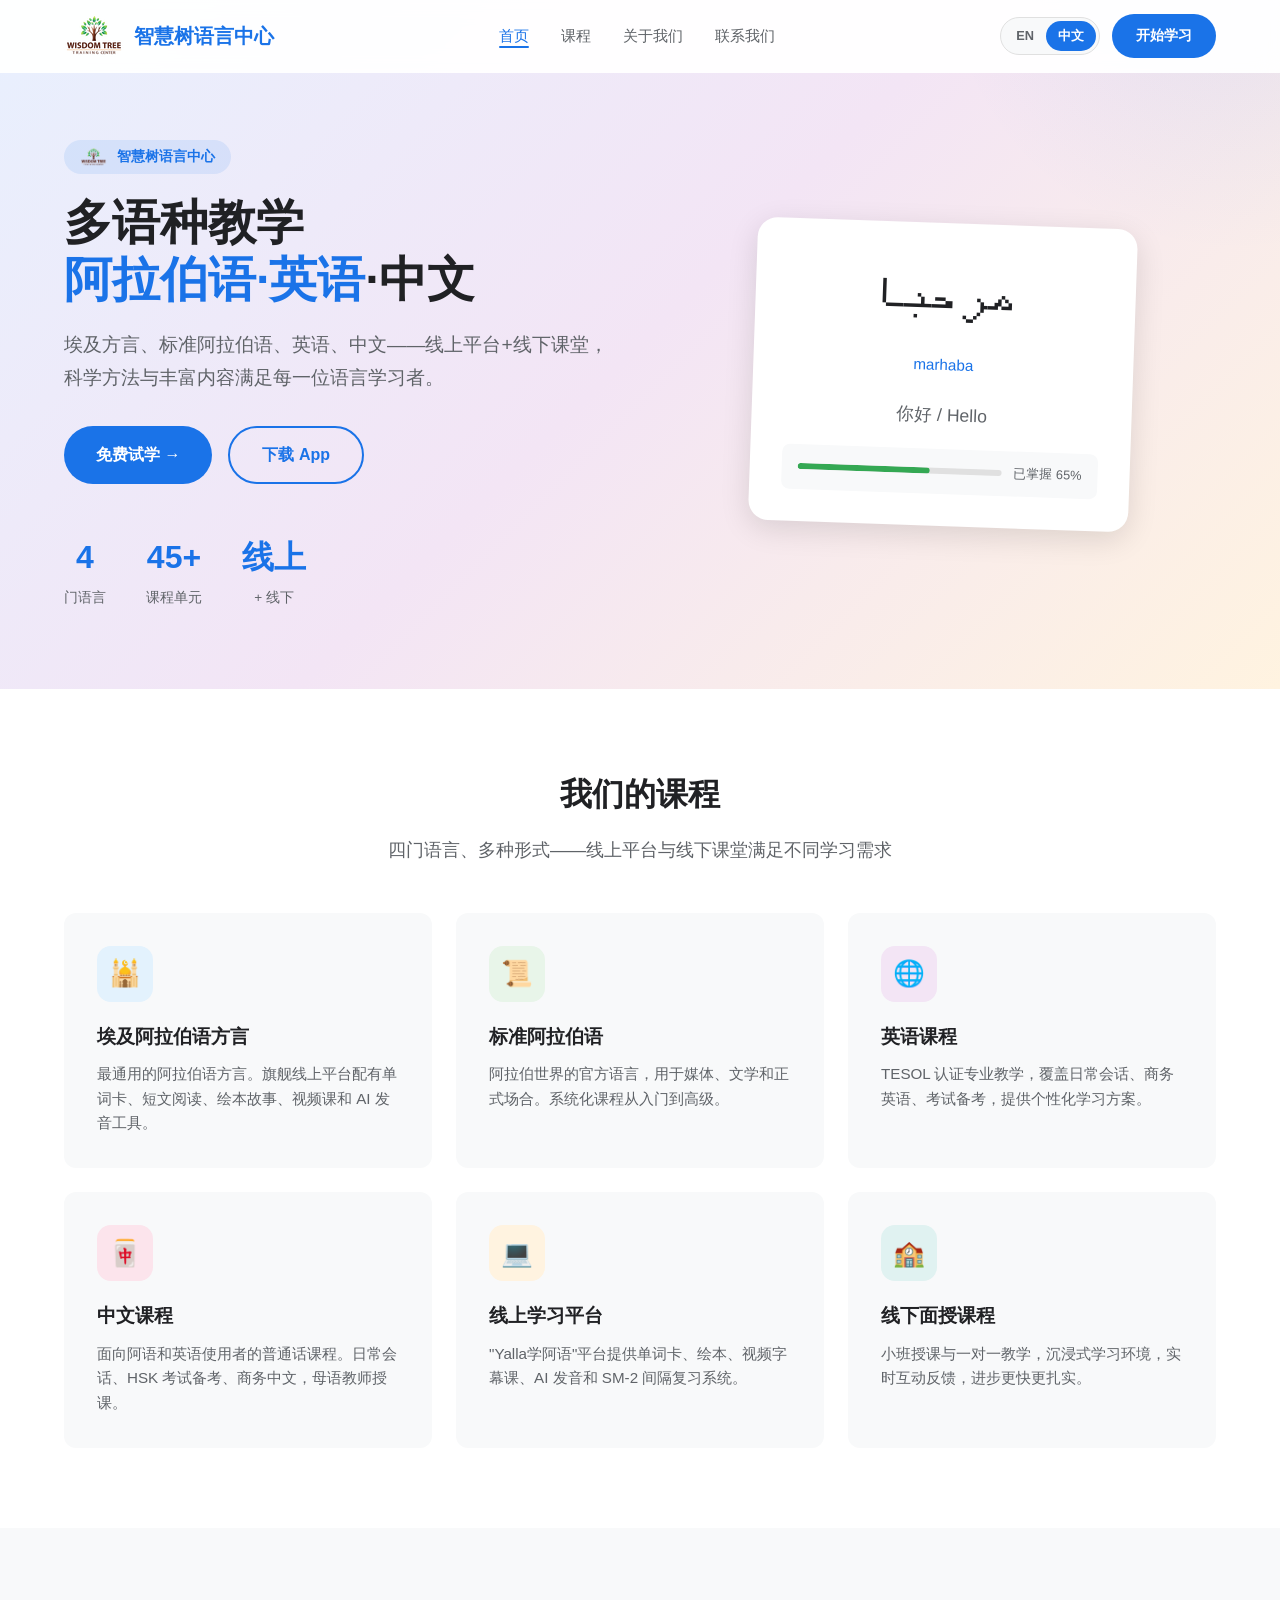
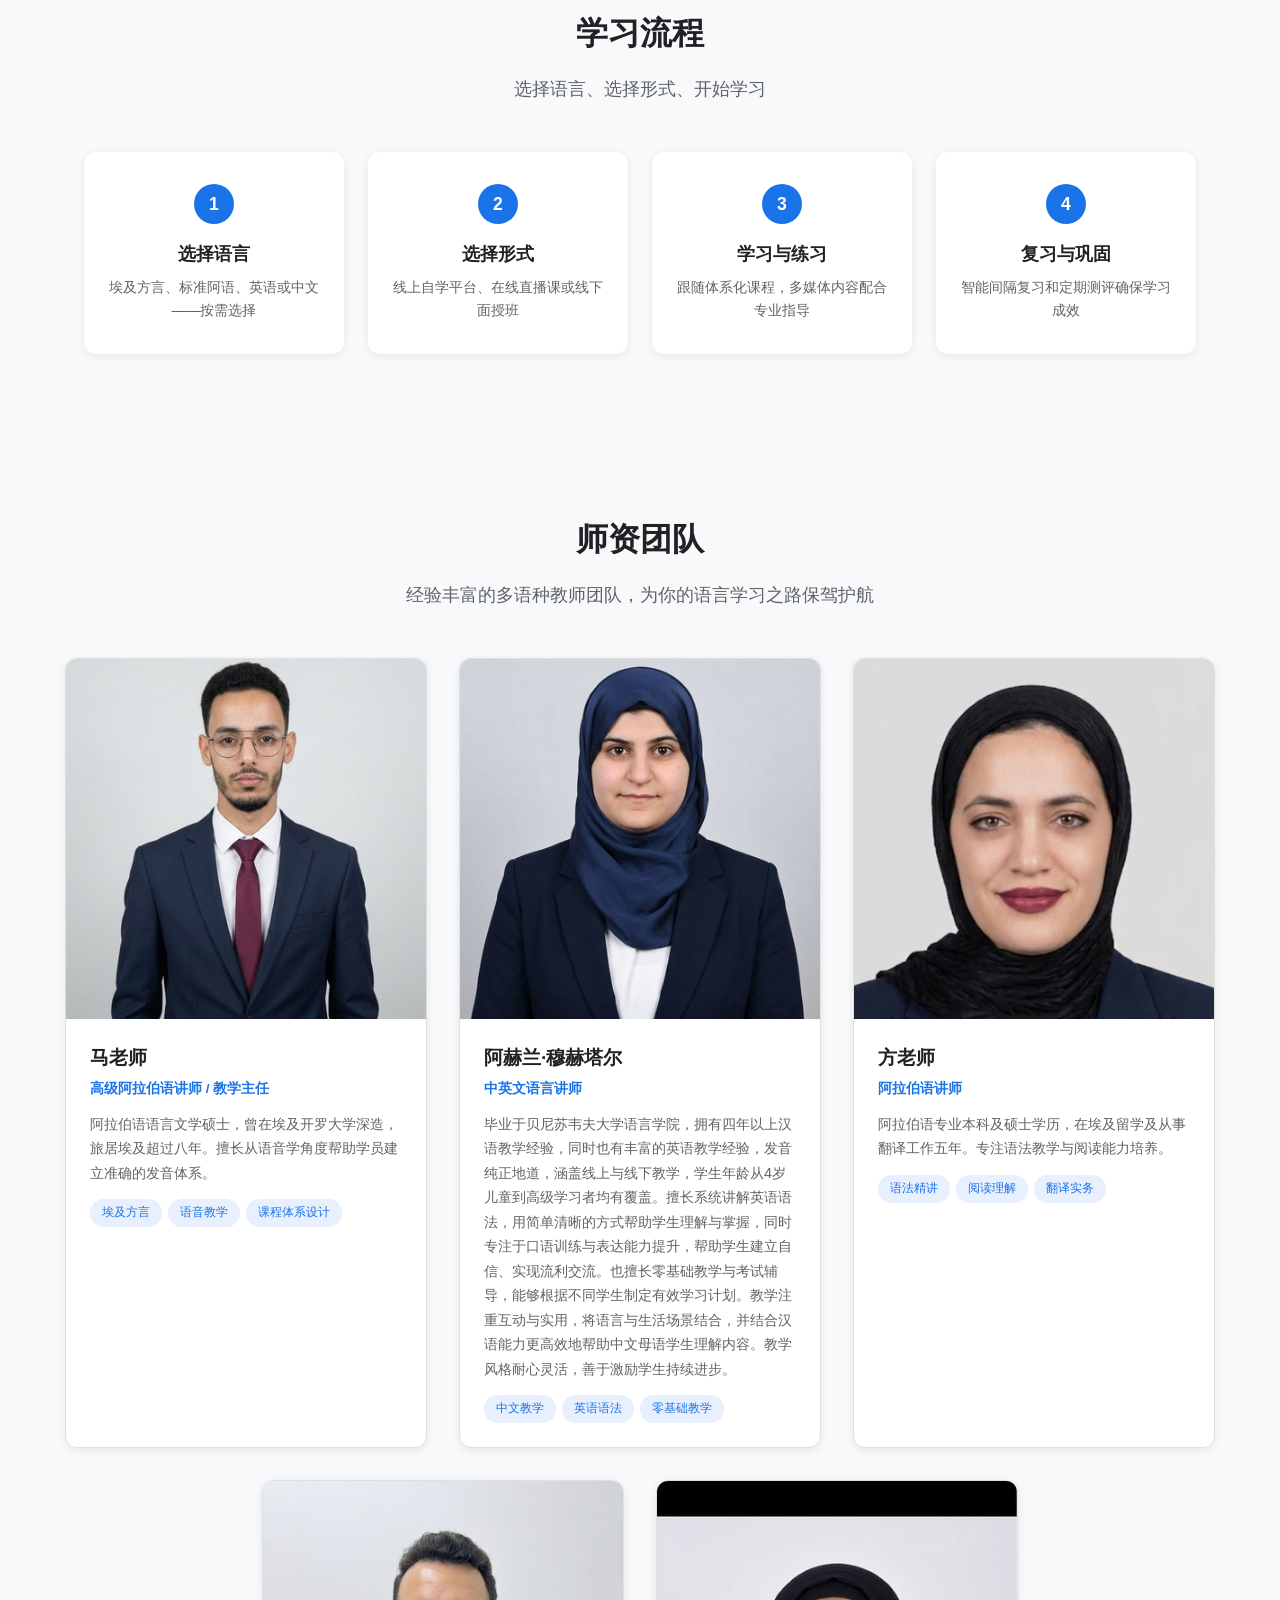
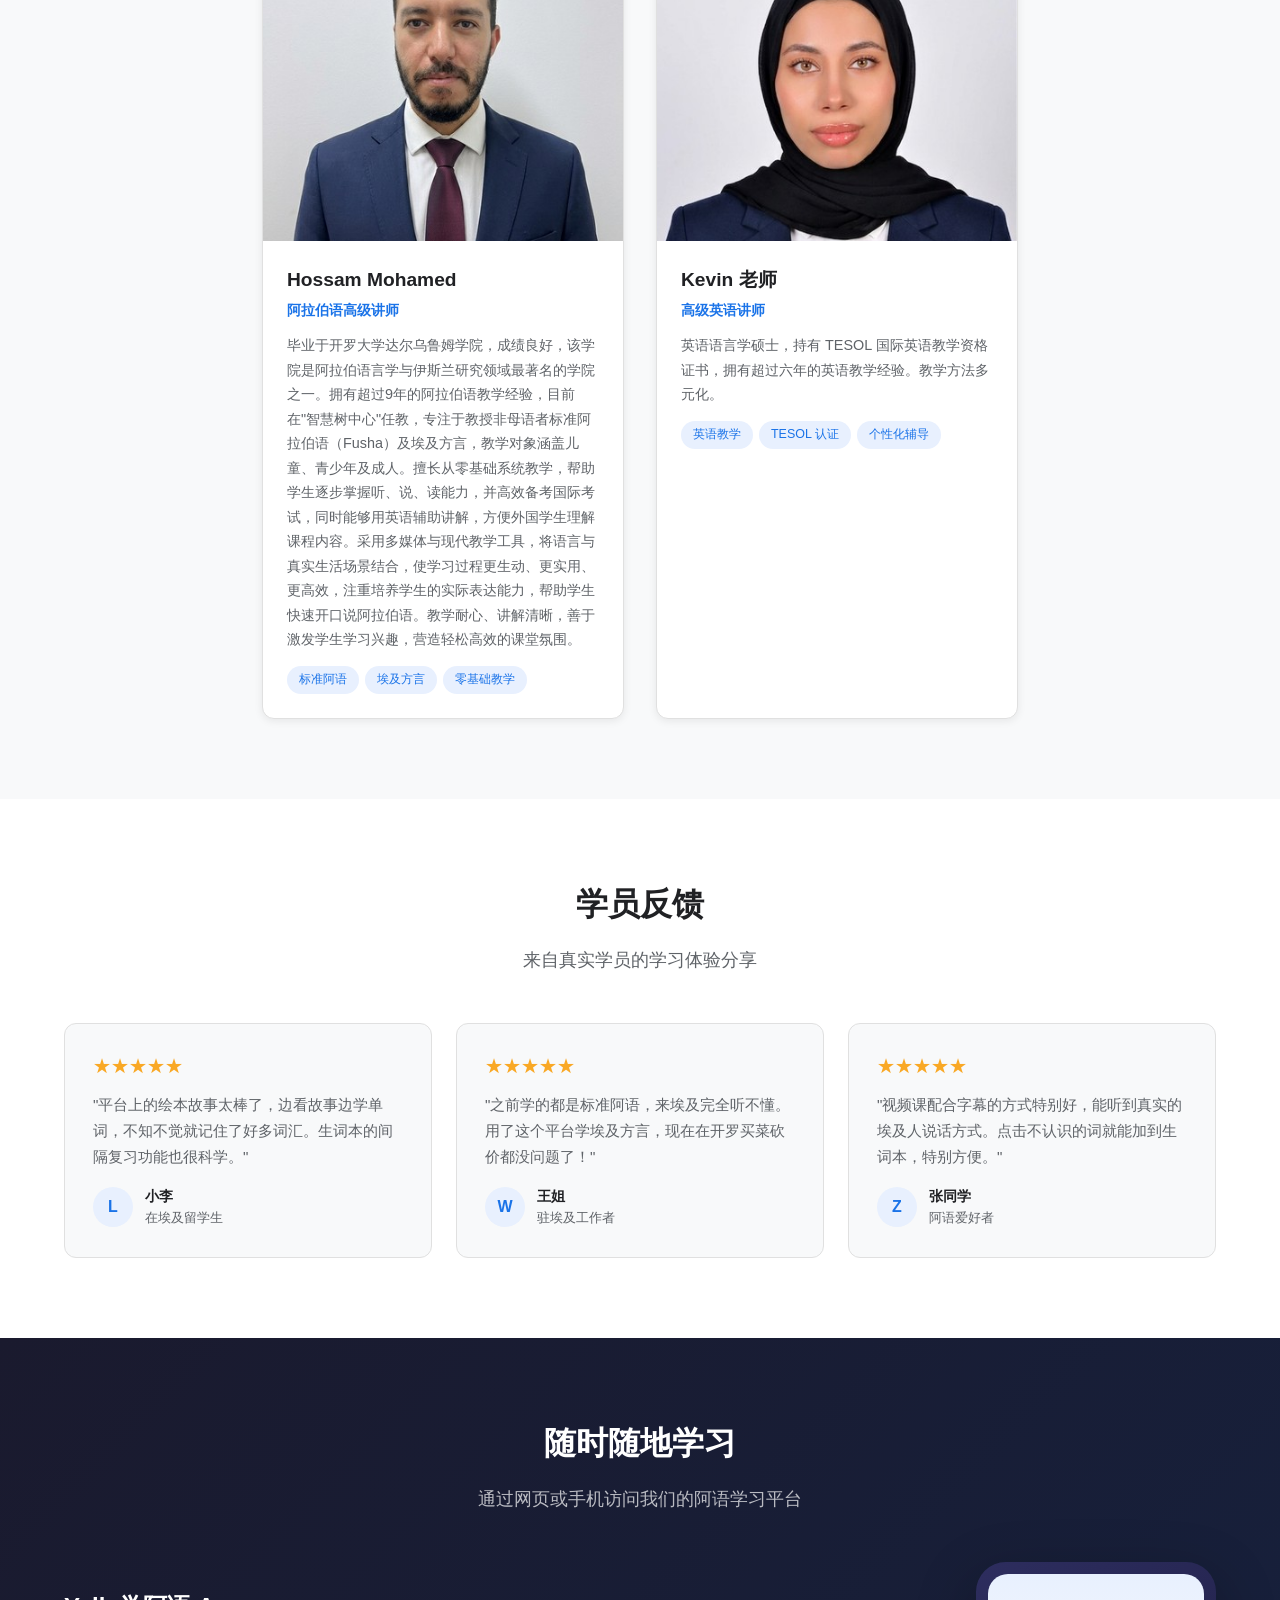
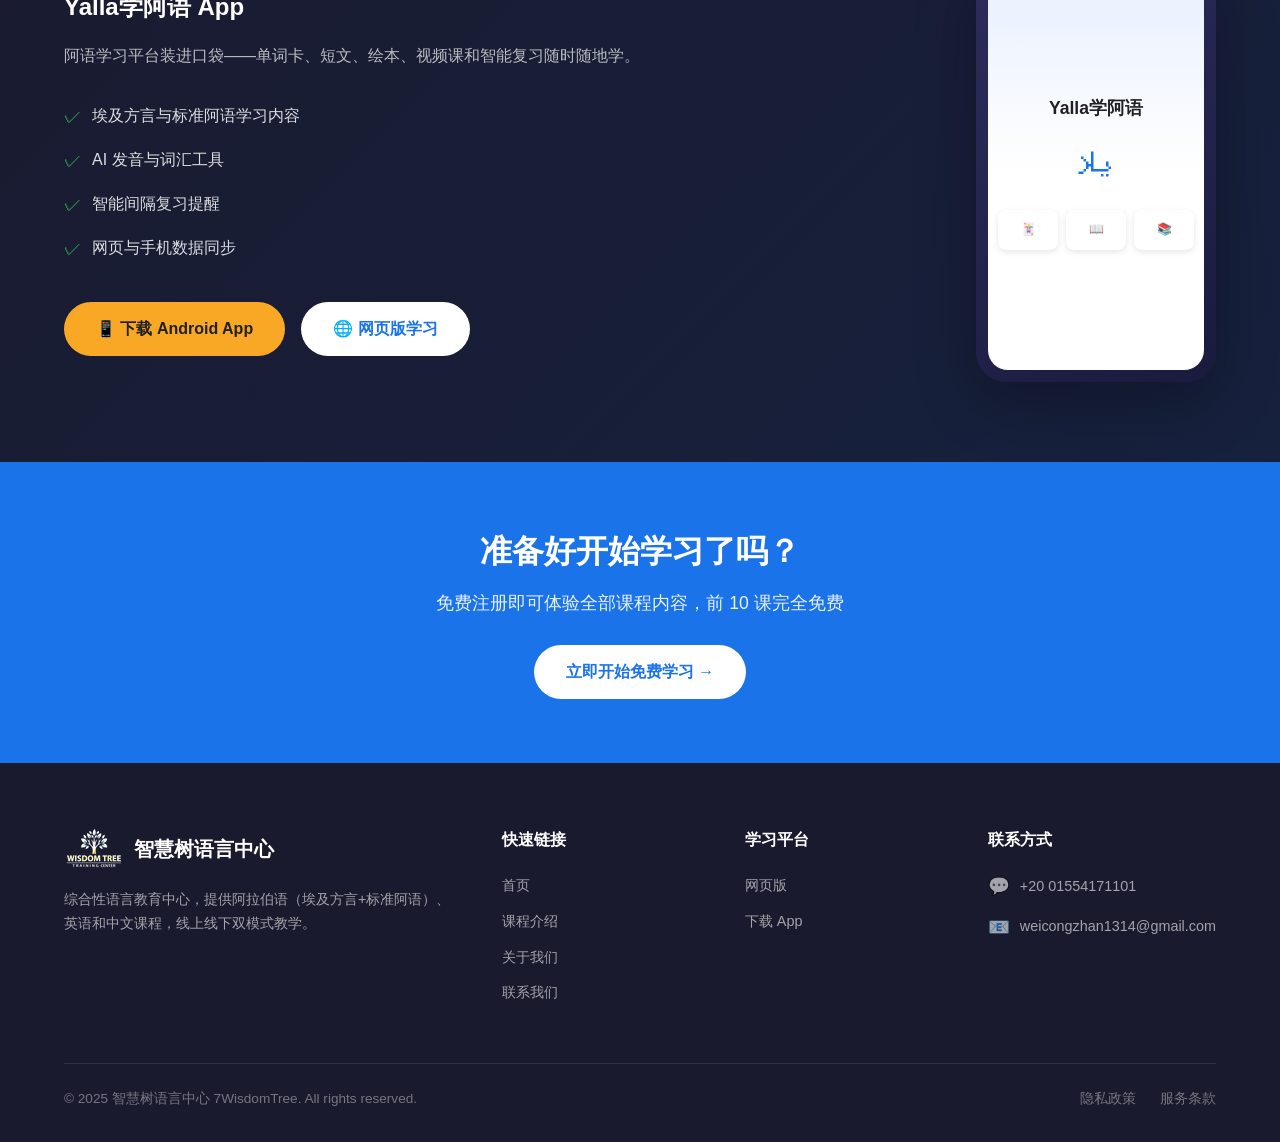
==== zh/index.html @ ce5a6f1a "更新全站联系方式：WhatsApp、微信、邮箱 Made-with: Cursor" ====
<!DOCTYPE html>
<html lang="zh-CN">
<head>
  <meta charset="UTF-8">
  <meta name="viewport" content="width=device-width, initial-scale=1.0">
  <title>智慧树语言中心 - 阿拉伯语·英语·中文 线上线下教学</title>
  <meta name="description" content="智慧树语言中心提供埃及阿拉伯语方言、标准阿拉伯语、英语、中文课程，线上平台+线下课堂，科学高效的语言学习解决方案。">
  <link rel="stylesheet" href="../css/style.css">
</head>
<body>

  <header class="header">
    <nav class="nav container">
      <a href="index.html" class="nav-logo">
        <img src="../images/logo-nav.png" alt="智慧树" class="logo-img">
        <span>智慧树语言中心</span>
      </a>
      <ul class="nav-links">
        <li><a href="index.html" class="active">首页</a></li>
        <li><a href="courses.html">课程</a></li>
        <li><a href="about.html">关于我们</a></li>
        <li><a href="contact.html">联系我们</a></li>
      </ul>
      <div class="nav-right">
        <div class="lang-switch">
          <a href="../index.html">EN</a>
          <a href="index.html" class="active">中文</a>
        </div>
        <a href="https://www.7wisdomtree.com" class="btn btn-primary nav-cta">开始学习</a>
      </div>
      <div class="nav-toggle"><span></span><span></span><span></span></div>
    </nav>
    <div class="mobile-menu">
      <a href="index.html" class="active">首页</a>
      <a href="courses.html">课程</a>
      <a href="about.html">关于我们</a>
      <a href="contact.html">联系我们</a>
      <a href="../index.html">English</a>
      <a href="https://www.7wisdomtree.com">开始学习 →</a>
    </div>
  </header>

  <section class="hero">
    <div class="container">
      <div class="hero-content">
        <div class="hero-badge"><img src="../images/logo-nav.png" alt="" style="height: 20px; width: auto; vertical-align: middle; margin-right: 4px;"> 智慧树语言中心</div>
        <h1 class="hero-title">
          多语种教学<br><span class="highlight">阿拉伯语·英语</span>·中文
        </h1>
        <p class="hero-desc">
          埃及方言、标准阿拉伯语、英语、中文——线上平台+线下课堂，科学方法与丰富内容满足每一位语言学习者。
        </p>
        <div class="hero-actions">
          <a href="https://www.7wisdomtree.com" class="btn btn-primary">免费试学 →</a>
          <a href="https://www.7wisdomtree.com/download" class="btn btn-outline">下载 App</a>
        </div>
        <div class="hero-stats">
          <div class="hero-stat"><div class="number">4</div><div class="label">门语言</div></div>
          <div class="hero-stat"><div class="number">45+</div><div class="label">课程单元</div></div>
          <div class="hero-stat"><div class="number">线上</div><div class="label">+ 线下</div></div>
        </div>
      </div>
      <div class="hero-visual">
        <div class="hero-card">
          <div class="arabic-word">مرحبا</div>
          <div class="word-phonetic">marhaba</div>
          <div class="word-meaning">你好 / Hello</div>
          <div class="card-progress">
            <div class="progress-bar"><div class="progress-fill"></div></div>
            <span class="progress-text">已掌握 65%</span>
          </div>
        </div>
      </div>
    </div>
  </section>

  <section class="features section" id="features">
    <div class="container">
      <h2 class="section-title">我们的课程</h2>
      <p class="section-subtitle">四门语言、多种形式——线上平台与线下课堂满足不同学习需求</p>
      <div class="features-grid">
        <div class="feature-card"><div class="feature-icon blue">🕌</div><h3>埃及阿拉伯语方言</h3><p>最通用的阿拉伯语方言。旗舰线上平台配有单词卡、短文阅读、绘本故事、视频课和 AI 发音工具。</p></div>
        <div class="feature-card"><div class="feature-icon green">📜</div><h3>标准阿拉伯语</h3><p>阿拉伯世界的官方语言，用于媒体、文学和正式场合。系统化课程从入门到高级。</p></div>
        <div class="feature-card"><div class="feature-icon purple">🌐</div><h3>英语课程</h3><p>TESOL 认证专业教学，覆盖日常会话、商务英语、考试备考，提供个性化学习方案。</p></div>
        <div class="feature-card"><div class="feature-icon red">🀄</div><h3>中文课程</h3><p>面向阿语和英语使用者的普通话课程。日常会话、HSK 考试备考、商务中文，母语教师授课。</p></div>
        <div class="feature-card"><div class="feature-icon orange">💻</div><h3>线上学习平台</h3><p>"Yalla学阿语"平台提供单词卡、绘本、视频字幕课、AI 发音和 SM-2 间隔复习系统。</p></div>
        <div class="feature-card"><div class="feature-icon teal">🏫</div><h3>线下面授课程</h3><p>小班授课与一对一教学，沉浸式学习环境，实时互动反馈，进步更快更扎实。</p></div>
      </div>
    </div>
  </section>

  <section class="learning-path section">
    <div class="container">
      <h2 class="section-title">学习流程</h2>
      <p class="section-subtitle">选择语言、选择形式、开始学习</p>
      <div class="path-steps">
        <div class="path-step"><div class="step-number">1</div><h3>选择语言</h3><p>埃及方言、标准阿语、英语或中文——按需选择</p></div>
        <div class="path-step"><div class="step-number">2</div><h3>选择形式</h3><p>线上自学平台、在线直播课或线下面授班</p></div>
        <div class="path-step"><div class="step-number">3</div><h3>学习与练习</h3><p>跟随体系化课程，多媒体内容配合专业指导</p></div>
        <div class="path-step"><div class="step-number">4</div><h3>复习与巩固</h3><p>智能间隔复习和定期测评确保学习成效</p></div>
      </div>
    </div>
  </section>

  <section class="section" style="background: var(--bg-alt);">
    <div class="container">
      <h2 class="section-title">师资团队</h2>
      <p class="section-subtitle">经验丰富的多语种教师团队，为你的语言学习之路保驾护航</p>
      <div class="teachers-grid">
        <div class="teacher-card"><div class="teacher-photo"><img src="../images/teacher-1.jpg" alt="马老师"></div><div class="teacher-info"><h3>马老师</h3><div class="teacher-title">高级阿拉伯语讲师 / 教学主任</div><p>阿拉伯语语言文学硕士，曾在埃及开罗大学深造，旅居埃及超过八年。擅长从语音学角度帮助学员建立准确的发音体系。</p><div class="teacher-tags"><span class="teacher-tag">埃及方言</span><span class="teacher-tag">语音教学</span><span class="teacher-tag">课程体系设计</span></div></div></div>
        <div class="teacher-card"><div class="teacher-photo"><img src="../images/teacher-2.jpg" alt="阿赫兰·穆赫塔尔老师"></div><div class="teacher-info"><h3>阿赫兰·穆赫塔尔</h3><div class="teacher-title">中英文语言讲师</div><p>毕业于贝尼苏韦夫大学语言学院，拥有四年以上汉语教学经验，同时也有丰富的英语教学经验，发音纯正地道，涵盖线上与线下教学，学生年龄从4岁儿童到高级学习者均有覆盖。擅长系统讲解英语语法，用简单清晰的方式帮助学生理解与掌握，同时专注于口语训练与表达能力提升，帮助学生建立自信、实现流利交流。也擅长零基础教学与考试辅导，能够根据不同学生制定有效学习计划。教学注重互动与实用，将语言与生活场景结合，并结合汉语能力更高效地帮助中文母语学生理解内容。教学风格耐心灵活，善于激励学生持续进步。</p><div class="teacher-tags"><span class="teacher-tag">中文教学</span><span class="teacher-tag">英语语法</span><span class="teacher-tag">零基础教学</span></div></div></div>
        <div class="teacher-card"><div class="teacher-photo"><img src="../images/teacher-3.jpg" alt="方老师"></div><div class="teacher-info"><h3>方老师</h3><div class="teacher-title">阿拉伯语讲师</div><p>阿拉伯语专业本科及硕士学历，在埃及留学及从事翻译工作五年。专注语法教学与阅读能力培养。</p><div class="teacher-tags"><span class="teacher-tag">语法精讲</span><span class="teacher-tag">阅读理解</span><span class="teacher-tag">翻译实务</span></div></div></div>
        <div class="teacher-card"><div class="teacher-photo"><img src="../images/teacher-4.jpg" alt="Hossam Mohamed 老师"></div><div class="teacher-info"><h3>Hossam Mohamed</h3><div class="teacher-title">阿拉伯语高级讲师</div><p>毕业于开罗大学达尔乌鲁姆学院，成绩良好，该学院是阿拉伯语言学与伊斯兰研究领域最著名的学院之一。拥有超过9年的阿拉伯语教学经验，目前在"智慧树中心"任教，专注于教授非母语者标准阿拉伯语（Fusha）及埃及方言，教学对象涵盖儿童、青少年及成人。擅长从零基础系统教学，帮助学生逐步掌握听、说、读能力，并高效备考国际考试，同时能够用英语辅助讲解，方便外国学生理解课程内容。采用多媒体与现代教学工具，将语言与真实生活场景结合，使学习过程更生动、更实用、更高效，注重培养学生的实际表达能力，帮助学生快速开口说阿拉伯语。教学耐心、讲解清晰，善于激发学生学习兴趣，营造轻松高效的课堂氛围。</p><div class="teacher-tags"><span class="teacher-tag">标准阿语</span><span class="teacher-tag">埃及方言</span><span class="teacher-tag">零基础教学</span></div></div></div>
        <div class="teacher-card"><div class="teacher-photo"><img src="../images/teacher-5.jpg" alt="Kevin 老师"></div><div class="teacher-info"><h3>Kevin 老师</h3><div class="teacher-title">高级英语讲师</div><p>英语语言学硕士，持有 TESOL 国际英语教学资格证书，拥有超过六年的英语教学经验。教学方法多元化。</p><div class="teacher-tags"><span class="teacher-tag">英语教学</span><span class="teacher-tag">TESOL 认证</span><span class="teacher-tag">个性化辅导</span></div></div></div>
      </div>
    </div>
  </section>

  <section class="testimonials section">
    <div class="container">
      <h2 class="section-title">学员反馈</h2>
      <p class="section-subtitle">来自真实学员的学习体验分享</p>
      <div class="testimonial-grid">
        <div class="testimonial-card"><div class="stars">★★★★★</div><p class="quote">"平台上的绘本故事太棒了，边看故事边学单词，不知不觉就记住了好多词汇。生词本的间隔复习功能也很科学。"</p><div class="author"><div class="avatar">L</div><div><div class="author-name">小李</div><div class="author-desc">在埃及留学生</div></div></div></div>
        <div class="testimonial-card"><div class="stars">★★★★★</div><p class="quote">"之前学的都是标准阿语，来埃及完全听不懂。用了这个平台学埃及方言，现在在开罗买菜砍价都没问题了！"</p><div class="author"><div class="avatar">W</div><div><div class="author-name">王姐</div><div class="author-desc">驻埃及工作者</div></div></div></div>
        <div class="testimonial-card"><div class="stars">★★★★★</div><p class="quote">"视频课配合字幕的方式特别好，能听到真实的埃及人说话方式。点击不认识的词就能加到生词本，特别方便。"</p><div class="author"><div class="avatar">Z</div><div><div class="author-name">张同学</div><div class="author-desc">阿语爱好者</div></div></div></div>
      </div>
    </div>
  </section>

  <section class="download section" id="download">
    <div class="container">
      <h2 class="section-title">随时随地学习</h2>
      <p class="section-subtitle">通过网页或手机访问我们的阿语学习平台</p>
      <div class="download-content">
        <div class="download-info">
          <h3>Yalla学阿语 App</h3>
          <p>阿语学习平台装进口袋——单词卡、短文、绘本、视频课和智能复习随时随地学。</p>
          <ul class="download-features">
            <li><span class="check">✓</span> 埃及方言与标准阿语学习内容</li>
            <li><span class="check">✓</span> AI 发音与词汇工具</li>
            <li><span class="check">✓</span> 智能间隔复习提醒</li>
            <li><span class="check">✓</span> 网页与手机数据同步</li>
          </ul>
          <div class="download-buttons">
            <a href="https://www.7wisdomtree.com/download" class="btn btn-accent">📱 下载 Android App</a>
            <a href="https://www.7wisdomtree.com" class="btn btn-white">🌐 网页版学习</a>
          </div>
        </div>
        <div class="download-phone">
          <div class="download-phone-inner">
            <div class="phone-title">Yalla学阿语</div>
            <div class="phone-arabic">يلا</div>
            <div class="phone-cards"><div class="mini-card">🃏</div><div class="mini-card">📖</div><div class="mini-card">📚</div></div>
          </div>
        </div>
      </div>
    </div>
  </section>

  <section class="cta-section">
    <div class="container">
      <h2>准备好开始学习了吗？</h2>
      <p>免费注册即可体验全部课程内容，前 10 课完全免费</p>
      <a href="https://www.7wisdomtree.com" class="btn btn-white">立即开始免费学习 →</a>
    </div>
  </section>

  <footer class="footer">
    <div class="container">
      <div class="footer-grid">
        <div class="footer-brand">
          <a href="index.html" class="nav-logo" style="color: #fff;">
            <img src="../images/logo-nav.png" alt="智慧树" class="logo-img" style="filter: brightness(10);">
            <span>智慧树语言中心</span>
          </a>
          <p>综合性语言教育中心，提供阿拉伯语（埃及方言+标准阿语）、英语和中文课程，线上线下双模式教学。</p>
        </div>
        <div>
          <h4>快速链接</h4>
          <ul class="footer-links">
            <li><a href="index.html">首页</a></li>
            <li><a href="courses.html">课程介绍</a></li>
            <li><a href="about.html">关于我们</a></li>
            <li><a href="contact.html">联系我们</a></li>
          </ul>
        </div>
        <div>
          <h4>学习平台</h4>
          <ul class="footer-links">
            <li><a href="https://www.7wisdomtree.com">网页版</a></li>
            <li><a href="https://www.7wisdomtree.com/download">下载 App</a></li>
          </ul>
        </div>
        <div>
          <h4>联系方式</h4>
          <div class="footer-contact-item"><span class="icon">💬</span><span>+20 01554171101</span></div>
          <div class="footer-contact-item"><span class="icon">📧</span><span>weicongzhan1314@gmail.com</span></div>
        </div>
      </div>
      <div class="footer-bottom">
        <span>&copy; 2025 智慧树语言中心 7WisdomTree. All rights reserved.</span>
        <div class="footer-bottom-links">
          <a href="https://www.7wisdomtree.com/privacy.html">隐私政策</a>
          <a href="https://www.7wisdomtree.com/terms.html">服务条款</a>
        </div>
      </div>
    </div>
  </footer>

  <script src="../js/main.js"></script>
</body>
</html>
---- css/style.css ----
/* ========== Reset & Base ========== */
*, *::before, *::after {
  margin: 0;
  padding: 0;
  box-sizing: border-box;
}

:root {
  --primary: #1a73e8;
  --primary-dark: #1557b0;
  --primary-light: #e8f0fe;
  --accent: #f9a825;
  --accent-dark: #f57f17;
  --text: #202124;
  --text-secondary: #5f6368;
  --bg: #ffffff;
  --bg-alt: #f8f9fa;
  --bg-dark: #1a1a2e;
  --border: #e0e0e0;
  --success: #34a853;
  --radius: 12px;
  --shadow: 0 2px 8px rgba(0,0,0,0.08);
  --shadow-lg: 0 8px 30px rgba(0,0,0,0.12);
  --transition: 0.3s ease;
  --max-width: 1200px;
}

html {
  scroll-behavior: smooth;
  font-size: 16px;
}

body {
  font-family: -apple-system, BlinkMacSystemFont, 'Segoe UI', Roboto, 'Helvetica Neue', Arial, 'Noto Sans SC', sans-serif;
  color: var(--text);
  background: var(--bg);
  line-height: 1.6;
  -webkit-font-smoothing: antialiased;
}

a {
  text-decoration: none;
  color: inherit;
}

img {
  max-width: 100%;
  height: auto;
}

/* ========== Utility ========== */
.container {
  max-width: var(--max-width);
  margin: 0 auto;
  padding: 0 24px;
}

.section {
  padding: 80px 0;
}

.section-title {
  font-size: 2rem;
  font-weight: 700;
  text-align: center;
  margin-bottom: 16px;
  color: var(--text);
}

.section-subtitle {
  font-size: 1.125rem;
  text-align: center;
  color: var(--text-secondary);
  margin-bottom: 48px;
  max-width: 640px;
  margin-left: auto;
  margin-right: auto;
}

.btn {
  display: inline-flex;
  align-items: center;
  gap: 8px;
  padding: 14px 32px;
  border-radius: 50px;
  font-size: 1rem;
  font-weight: 600;
  cursor: pointer;
  border: none;
  transition: var(--transition);
  white-space: nowrap;
}

.btn-primary {
  background: var(--primary);
  color: #fff;
}
.btn-primary:hover {
  background: var(--primary-dark);
  transform: translateY(-2px);
  box-shadow: 0 4px 16px rgba(26,115,232,0.4);
}

.btn-accent {
  background: var(--accent);
  color: var(--text);
}
.btn-accent:hover {
  background: var(--accent-dark);
  transform: translateY(-2px);
  box-shadow: 0 4px 16px rgba(249,168,37,0.4);
}

.btn-outline {
  background: transparent;
  color: var(--primary);
  border: 2px solid var(--primary);
}
.btn-outline:hover {
  background: var(--primary);
  color: #fff;
  transform: translateY(-2px);
}

.btn-white {
  background: #fff;
  color: var(--primary);
}
.btn-white:hover {
  background: var(--primary-light);
  transform: translateY(-2px);
}

/* ========== Header / Nav ========== */
.header {
  position: fixed;
  top: 0;
  left: 0;
  right: 0;
  z-index: 1000;
  background: rgba(255,255,255,0.95);
  backdrop-filter: blur(10px);
  border-bottom: 1px solid transparent;
  transition: var(--transition);
}

.header.scrolled {
  border-bottom-color: var(--border);
  box-shadow: 0 1px 4px rgba(0,0,0,0.06);
}

.nav {
  display: flex;
  align-items: center;
  justify-content: space-between;
  height: 72px;
}

.nav-logo {
  display: flex;
  align-items: center;
  gap: 10px;
  font-size: 1.25rem;
  font-weight: 700;
  color: var(--primary);
}

.nav-logo .logo-icon {
  width: 40px;
  height: 40px;
  border-radius: 10px;
  display: flex;
  align-items: center;
  justify-content: center;
  font-size: 1.4rem;
}

.nav-logo .logo-img {
  height: 44px;
  width: auto;
  object-fit: contain;
}

.nav-links {
  display: flex;
  align-items: center;
  gap: 32px;
  list-style: none;
}

.nav-links a {
  font-size: 0.95rem;
  font-weight: 500;
  color: var(--text-secondary);
  transition: var(--transition);
  position: relative;
}

.nav-links a:hover,
.nav-links a.active {
  color: var(--primary);
}

.nav-links a.active::after {
  content: '';
  position: absolute;
  bottom: -4px;
  left: 0;
  right: 0;
  height: 2px;
  background: var(--primary);
  border-radius: 1px;
}

.nav-right {
  display: flex;
  align-items: center;
  gap: 12px;
}

.lang-switch {
  display: flex;
  align-items: center;
  background: var(--bg-alt);
  border-radius: 50px;
  padding: 3px;
  border: 1px solid var(--border);
}

.lang-switch a {
  padding: 5px 12px;
  font-size: 0.8rem;
  font-weight: 600;
  border-radius: 50px;
  color: var(--text-secondary);
  transition: var(--transition);
}

.lang-switch a.active {
  background: var(--primary);
  color: #fff;
}

.lang-switch a:hover:not(.active) {
  color: var(--primary);
}

.nav-cta {
  padding: 10px 24px;
  font-size: 0.9rem;
}

.nav-toggle {
  display: none;
  flex-direction: column;
  gap: 5px;
  cursor: pointer;
  padding: 4px;
}

.nav-toggle span {
  width: 24px;
  height: 2px;
  background: var(--text);
  border-radius: 2px;
  transition: var(--transition);
}

/* ========== Hero ========== */
.hero {
  padding: 140px 0 80px;
  background: linear-gradient(135deg, #e8f0fe 0%, #f3e5f5 50%, #fff3e0 100%);
  position: relative;
  overflow: hidden;
}

.hero::before {
  content: '';
  position: absolute;
  top: -50%;
  right: -20%;
  width: 600px;
  height: 600px;
  background: radial-gradient(circle, rgba(26,115,232,0.08) 0%, transparent 70%);
  border-radius: 50%;
}

.hero .container {
  display: flex;
  align-items: center;
  gap: 60px;
}

.hero-content {
  flex: 1;
  max-width: 580px;
}

.hero-badge {
  display: inline-flex;
  align-items: center;
  gap: 6px;
  padding: 6px 16px;
  background: rgba(26,115,232,0.1);
  color: var(--primary);
  border-radius: 50px;
  font-size: 0.85rem;
  font-weight: 600;
  margin-bottom: 20px;
}

.hero-title {
  font-size: 3rem;
  font-weight: 800;
  line-height: 1.2;
  margin-bottom: 20px;
  color: var(--text);
}

.hero-title .highlight {
  color: var(--primary);
}

.hero-desc {
  font-size: 1.2rem;
  color: var(--text-secondary);
  margin-bottom: 32px;
  line-height: 1.7;
}

.hero-actions {
  display: flex;
  gap: 16px;
  flex-wrap: wrap;
}

.hero-stats {
  display: flex;
  gap: 40px;
  margin-top: 48px;
}

.hero-stat {
  text-align: center;
}

.hero-stat .number {
  font-size: 2rem;
  font-weight: 800;
  color: var(--primary);
}

.hero-stat .label {
  font-size: 0.85rem;
  color: var(--text-secondary);
  margin-top: 4px;
}

.hero-visual {
  flex: 1;
  display: flex;
  justify-content: center;
  align-items: center;
}

.hero-card {
  background: #fff;
  border-radius: 20px;
  padding: 32px;
  box-shadow: var(--shadow-lg);
  max-width: 380px;
  width: 100%;
  transform: rotate(2deg);
}

.hero-card .arabic-word {
  font-size: 3.5rem;
  text-align: center;
  font-family: 'Noto Naskh Arabic', 'Traditional Arabic', serif;
  color: var(--text);
  margin-bottom: 8px;
  direction: rtl;
}

.hero-card .word-meaning {
  text-align: center;
  font-size: 1.1rem;
  color: var(--text-secondary);
  margin-bottom: 20px;
}

.hero-card .word-phonetic {
  text-align: center;
  font-size: 0.95rem;
  color: var(--primary);
  margin-bottom: 24px;
  font-weight: 500;
}

.hero-card .card-progress {
  background: var(--bg-alt);
  border-radius: 8px;
  padding: 12px 16px;
  display: flex;
  align-items: center;
  gap: 12px;
}

.hero-card .progress-bar {
  flex: 1;
  height: 6px;
  background: var(--border);
  border-radius: 3px;
  overflow: hidden;
}

.hero-card .progress-fill {
  height: 100%;
  width: 65%;
  background: var(--success);
  border-radius: 3px;
}

.hero-card .progress-text {
  font-size: 0.8rem;
  color: var(--text-secondary);
  white-space: nowrap;
}

/* ========== Features ========== */
.features {
  background: var(--bg);
}

.features-grid {
  display: grid;
  grid-template-columns: repeat(3, 1fr);
  gap: 24px;
}

.feature-card {
  background: var(--bg-alt);
  border-radius: var(--radius);
  padding: 32px;
  transition: var(--transition);
  border: 1px solid transparent;
}

.feature-card:hover {
  transform: translateY(-4px);
  box-shadow: var(--shadow-lg);
  border-color: var(--primary-light);
}

.feature-icon {
  width: 56px;
  height: 56px;
  border-radius: 14px;
  display: flex;
  align-items: center;
  justify-content: center;
  font-size: 1.6rem;
  margin-bottom: 20px;
}

.feature-icon.blue { background: #e3f2fd; }
.feature-icon.green { background: #e8f5e9; }
.feature-icon.orange { background: #fff3e0; }
.feature-icon.purple { background: #f3e5f5; }
.feature-icon.red { background: #fce4ec; }
.feature-icon.teal { background: #e0f2f1; }

.feature-card h3 {
  font-size: 1.2rem;
  font-weight: 700;
  margin-bottom: 10px;
}

.feature-card p {
  font-size: 0.95rem;
  color: var(--text-secondary);
  line-height: 1.6;
}

/* ========== Learning Path ========== */
.learning-path {
  background: var(--bg-alt);
}

.path-steps {
  display: flex;
  gap: 24px;
  justify-content: center;
  flex-wrap: wrap;
}

.path-step {
  flex: 1;
  min-width: 220px;
  max-width: 260px;
  text-align: center;
  padding: 32px 24px;
  background: #fff;
  border-radius: var(--radius);
  position: relative;
  box-shadow: var(--shadow);
}

.path-step .step-number {
  width: 40px;
  height: 40px;
  border-radius: 50%;
  background: var(--primary);
  color: #fff;
  display: flex;
  align-items: center;
  justify-content: center;
  font-size: 1.1rem;
  font-weight: 700;
  margin: 0 auto 16px;
}

.path-step h3 {
  font-size: 1.1rem;
  font-weight: 700;
  margin-bottom: 8px;
}

.path-step p {
  font-size: 0.9rem;
  color: var(--text-secondary);
}

/* ========== Download / CTA ========== */
.download {
  background: linear-gradient(135deg, var(--bg-dark) 0%, #16213e 100%);
  color: #fff;
}

.download .section-title {
  color: #fff;
}

.download .section-subtitle {
  color: rgba(255,255,255,0.7);
}

.download-content {
  display: flex;
  align-items: center;
  justify-content: center;
  gap: 48px;
  flex-wrap: wrap;
}

.download-info {
  flex: 1;
  min-width: 300px;
}

.download-info h3 {
  font-size: 1.5rem;
  margin-bottom: 16px;
}

.download-info p {
  color: rgba(255,255,255,0.7);
  margin-bottom: 24px;
  line-height: 1.7;
}

.download-features {
  list-style: none;
  margin-bottom: 32px;
}

.download-features li {
  padding: 8px 0;
  display: flex;
  align-items: center;
  gap: 10px;
  color: rgba(255,255,255,0.85);
}

.download-features li .check {
  color: var(--success);
  font-size: 1.1rem;
}

.download-buttons {
  display: flex;
  gap: 16px;
  flex-wrap: wrap;
}

.download-phone {
  flex-shrink: 0;
  width: 240px;
  height: 420px;
  background: linear-gradient(145deg, #2d2d5e, #1a1a3e);
  border-radius: 30px;
  padding: 12px;
  box-shadow: 0 20px 60px rgba(0,0,0,0.3);
}

.download-phone-inner {
  width: 100%;
  height: 100%;
  background: linear-gradient(180deg, #e8f0fe 0%, #fff 50%);
  border-radius: 20px;
  display: flex;
  flex-direction: column;
  align-items: center;
  justify-content: center;
  gap: 12px;
  padding: 24px;
}

.download-phone-inner .phone-title {
  color: var(--text);
  font-size: 1.1rem;
  font-weight: 700;
}

.download-phone-inner .phone-arabic {
  font-size: 2.5rem;
  font-family: 'Noto Naskh Arabic', serif;
  color: var(--primary);
  direction: rtl;
}

.download-phone-inner .phone-cards {
  display: flex;
  gap: 8px;
}

.download-phone-inner .mini-card {
  width: 60px;
  height: 40px;
  background: #fff;
  border-radius: 8px;
  box-shadow: 0 2px 6px rgba(0,0,0,0.1);
  display: flex;
  align-items: center;
  justify-content: center;
  font-size: 0.75rem;
}

/* ========== Testimonials ========== */
.testimonials {
  background: var(--bg);
}

.testimonial-grid {
  display: grid;
  grid-template-columns: repeat(3, 1fr);
  gap: 24px;
}

.testimonial-card {
  background: var(--bg-alt);
  border-radius: var(--radius);
  padding: 28px;
  border: 1px solid var(--border);
}

.testimonial-card .stars {
  color: var(--accent);
  margin-bottom: 12px;
  font-size: 1.1rem;
}

.testimonial-card .quote {
  font-size: 0.95rem;
  color: var(--text-secondary);
  line-height: 1.7;
  margin-bottom: 16px;
}

.testimonial-card .author {
  display: flex;
  align-items: center;
  gap: 12px;
}

.testimonial-card .avatar {
  width: 40px;
  height: 40px;
  border-radius: 50%;
  background: var(--primary-light);
  color: var(--primary);
  display: flex;
  align-items: center;
  justify-content: center;
  font-weight: 700;
}

.testimonial-card .author-name {
  font-weight: 600;
  font-size: 0.9rem;
}

.testimonial-card .author-desc {
  font-size: 0.8rem;
  color: var(--text-secondary);
}

/* ========== Footer ========== */
.footer {
  background: var(--bg-dark);
  color: rgba(255,255,255,0.85);
  padding: 64px 0 32px;
}

.footer-grid {
  display: grid;
  grid-template-columns: 2fr 1fr 1fr 1fr;
  gap: 48px;
  margin-bottom: 48px;
}

.footer-brand p {
  color: rgba(255,255,255,0.6);
  font-size: 0.9rem;
  line-height: 1.7;
  margin-top: 16px;
}

.footer h4 {
  font-size: 1rem;
  font-weight: 600;
  margin-bottom: 20px;
  color: #fff;
}

.footer-links {
  list-style: none;
}

.footer-links li {
  margin-bottom: 10px;
}

.footer-links a {
  color: rgba(255,255,255,0.6);
  font-size: 0.9rem;
  transition: var(--transition);
}

.footer-links a:hover {
  color: #fff;
}

.footer-contact-item {
  display: flex;
  align-items: center;
  gap: 10px;
  margin-bottom: 12px;
  color: rgba(255,255,255,0.6);
  font-size: 0.9rem;
}

.footer-contact-item .icon {
  font-size: 1.1rem;
}

.footer-bottom {
  border-top: 1px solid rgba(255,255,255,0.1);
  padding-top: 24px;
  display: flex;
  justify-content: space-between;
  align-items: center;
  font-size: 0.85rem;
  color: rgba(255,255,255,0.4);
}

.footer-bottom-links {
  display: flex;
  gap: 24px;
}

.footer-bottom-links a {
  color: rgba(255,255,255,0.4);
  transition: var(--transition);
}

.footer-bottom-links a:hover {
  color: rgba(255,255,255,0.8);
}

/* ========== Page Hero (sub pages) ========== */
.page-hero {
  padding: 140px 0 60px;
  background: linear-gradient(135deg, #e8f0fe 0%, #f3e5f5 100%);
  text-align: center;
}

.page-hero h1 {
  font-size: 2.5rem;
  font-weight: 800;
  margin-bottom: 12px;
}

.page-hero p {
  font-size: 1.1rem;
  color: var(--text-secondary);
}

/* ========== Courses Page ========== */
.course-categories {
  display: grid;
  grid-template-columns: repeat(2, 1fr);
  gap: 32px;
}

.course-category {
  background: var(--bg-alt);
  border-radius: var(--radius);
  overflow: hidden;
  border: 1px solid var(--border);
  transition: var(--transition);
}

.course-category:hover {
  box-shadow: var(--shadow-lg);
  transform: translateY(-4px);
}

.course-category-header {
  padding: 24px 28px;
  background: #fff;
  border-bottom: 1px solid var(--border);
}

.course-category-header h3 {
  font-size: 1.3rem;
  font-weight: 700;
  margin-bottom: 6px;
}

.course-category-header p {
  font-size: 0.9rem;
  color: var(--text-secondary);
}

.course-category-body {
  padding: 24px 28px;
}

.course-category-body ul {
  list-style: none;
}

.course-category-body li {
  padding: 10px 0;
  border-bottom: 1px solid var(--border);
  display: flex;
  align-items: center;
  gap: 10px;
  font-size: 0.95rem;
  color: var(--text-secondary);
}

.course-category-body li:last-child {
  border-bottom: none;
}

.course-category-body li .icon {
  color: var(--success);
}

/* ========== About Page ========== */
.about-content {
  display: grid;
  grid-template-columns: 1fr 1fr;
  gap: 60px;
  align-items: center;
}

.about-text h2 {
  font-size: 1.8rem;
  font-weight: 700;
  margin-bottom: 16px;
}

.about-text p {
  color: var(--text-secondary);
  line-height: 1.8;
  margin-bottom: 16px;
}

.about-image {
  background: linear-gradient(135deg, #e8f0fe, #f3e5f5);
  border-radius: var(--radius);
  height: 360px;
  display: flex;
  align-items: center;
  justify-content: center;
  font-size: 5rem;
}

.values-grid {
  display: grid;
  grid-template-columns: repeat(3, 1fr);
  gap: 24px;
}

.value-card {
  text-align: center;
  padding: 32px 24px;
  background: var(--bg-alt);
  border-radius: var(--radius);
}

.value-card .value-icon {
  font-size: 2.5rem;
  margin-bottom: 16px;
}

.value-card h3 {
  font-size: 1.1rem;
  font-weight: 700;
  margin-bottom: 8px;
}

.value-card p {
  font-size: 0.9rem;
  color: var(--text-secondary);
}

/* ========== Teachers ========== */
.teachers-grid {
  display: flex;
  flex-wrap: wrap;
  gap: 32px;
  justify-content: center;
}

.teacher-card {
  width: calc(33.333% - 22px);
  min-width: 280px;
}

.teacher-card {
  background: #fff;
  border-radius: var(--radius);
  overflow: hidden;
  box-shadow: var(--shadow);
  transition: var(--transition);
  border: 1px solid var(--border);
  /* width already set above */
}

.teacher-card:hover {
  transform: translateY(-6px);
  box-shadow: var(--shadow-lg);
}

.teacher-photo {
  width: 100%;
  aspect-ratio: 1;
  overflow: hidden;
  background: linear-gradient(135deg, #e8f0fe 0%, #f3e5f5 100%);
  display: flex;
  align-items: center;
  justify-content: center;
}

.teacher-photo img {
  width: 100%;
  height: 100%;
  object-fit: cover;
}

.teacher-photo .photo-placeholder {
  font-size: 5rem;
  color: var(--primary);
  opacity: 0.5;
}

.teacher-info {
  padding: 24px;
}

.teacher-info h3 {
  font-size: 1.2rem;
  font-weight: 700;
  margin-bottom: 4px;
}

.teacher-info .teacher-title {
  font-size: 0.85rem;
  color: var(--primary);
  font-weight: 600;
  margin-bottom: 12px;
}

.teacher-info p {
  font-size: 0.9rem;
  color: var(--text-secondary);
  line-height: 1.7;
}

.teacher-tags {
  display: flex;
  flex-wrap: wrap;
  gap: 6px;
  margin-top: 14px;
}

.teacher-tag {
  display: inline-block;
  padding: 4px 12px;
  background: var(--primary-light);
  color: var(--primary);
  border-radius: 50px;
  font-size: 0.78rem;
  font-weight: 500;
}

@media (max-width: 960px) {
  .teacher-card {
    width: calc(50% - 16px);
    min-width: 240px;
  }
}

@media (max-width: 640px) {
  .teacher-card {
    width: 100%;
    max-width: 400px;
    min-width: unset;
  }
}

/* ========== Contact Page ========== */
.contact-grid {
  display: grid;
  grid-template-columns: 1fr 1fr;
  gap: 48px;
}

.contact-methods {
  display: flex;
  flex-direction: column;
  gap: 20px;
}

.contact-method {
  display: flex;
  align-items: flex-start;
  gap: 16px;
  padding: 24px;
  background: var(--bg-alt);
  border-radius: var(--radius);
  border: 1px solid var(--border);
  transition: var(--transition);
}

.contact-method:hover {
  border-color: var(--primary);
  box-shadow: var(--shadow);
}

.contact-method .method-icon {
  width: 48px;
  height: 48px;
  border-radius: 12px;
  display: flex;
  align-items: center;
  justify-content: center;
  font-size: 1.4rem;
  flex-shrink: 0;
}

.contact-method .method-icon.whatsapp { background: #e8f5e9; }
.contact-method .method-icon.wechat { background: #e8f5e9; }
.contact-method .method-icon.email { background: #e3f2fd; }
.contact-method .method-icon.location { background: #fff3e0; }

.contact-method h3 {
  font-size: 1.05rem;
  font-weight: 600;
  margin-bottom: 4px;
}

.contact-method p {
  font-size: 0.9rem;
  color: var(--text-secondary);
}

.contact-method a {
  color: var(--primary);
  font-weight: 500;
}

.contact-map {
  background: var(--bg-alt);
  border-radius: var(--radius);
  height: 100%;
  min-height: 400px;
  display: flex;
  flex-direction: column;
  align-items: center;
  justify-content: center;
  border: 1px solid var(--border);
  gap: 16px;
}

.contact-map .map-icon {
  font-size: 4rem;
}

.contact-map p {
  color: var(--text-secondary);
  text-align: center;
  font-size: 0.95rem;
}

/* ========== CTA Section ========== */
.cta-section {
  background: var(--primary);
  color: #fff;
  text-align: center;
  padding: 64px 0;
}

.cta-section h2 {
  font-size: 2rem;
  font-weight: 700;
  margin-bottom: 12px;
}

.cta-section p {
  font-size: 1.1rem;
  opacity: 0.9;
  margin-bottom: 28px;
}

/* ========== Mobile Nav ========== */
.mobile-menu {
  display: none;
  position: fixed;
  top: 72px;
  left: 0;
  right: 0;
  background: #fff;
  border-bottom: 1px solid var(--border);
  padding: 16px 24px;
  box-shadow: var(--shadow-lg);
  z-index: 999;
}

.mobile-menu.show {
  display: block;
}

.mobile-menu a {
  display: block;
  padding: 12px 0;
  font-size: 1rem;
  font-weight: 500;
  color: var(--text-secondary);
  border-bottom: 1px solid var(--border);
}

.mobile-menu a:last-child {
  border-bottom: none;
}

.mobile-menu a:hover,
.mobile-menu a.active {
  color: var(--primary);
}

/* ========== Responsive ========== */
@media (max-width: 960px) {
  .hero .container {
    flex-direction: column;
    text-align: center;
  }

  .hero-content {
    max-width: 100%;
  }

  .hero-title {
    font-size: 2.2rem;
  }

  .hero-actions {
    justify-content: center;
  }

  .hero-stats {
    justify-content: center;
  }

  .hero-visual {
    display: none;
  }

  .features-grid {
    grid-template-columns: repeat(2, 1fr);
  }

  .testimonial-grid {
    grid-template-columns: 1fr;
  }

  .footer-grid {
    grid-template-columns: 1fr 1fr;
    gap: 32px;
  }

  .about-content {
    grid-template-columns: 1fr;
  }

  .course-categories {
    grid-template-columns: 1fr;
  }

  .contact-grid {
    grid-template-columns: 1fr;
  }
}

@media (max-width: 640px) {
  .nav-links {
    display: none;
  }

  .nav-right {
    display: none;
  }

  .nav-toggle {
    display: flex;
  }

  .hero {
    padding: 120px 0 60px;
  }

  .hero-title {
    font-size: 1.8rem;
  }

  .hero-desc {
    font-size: 1rem;
  }

  .hero-stats {
    gap: 24px;
  }

  .hero-stat .number {
    font-size: 1.5rem;
  }

  .features-grid {
    grid-template-columns: 1fr;
  }

  .path-steps {
    flex-direction: column;
    align-items: center;
  }

  .section {
    padding: 60px 0;
  }

  .section-title {
    font-size: 1.6rem;
  }

  .footer-grid {
    grid-template-columns: 1fr;
    gap: 24px;
  }

  .footer-bottom {
    flex-direction: column;
    gap: 12px;
    text-align: center;
  }

  .download-content {
    flex-direction: column;
    text-align: center;
  }

  .download-phone {
    width: 200px;
    height: 350px;
  }

  .values-grid {
    grid-template-columns: 1fr;
  }

  .page-hero h1 {
    font-size: 1.8rem;
  }

  .btn {
    padding: 12px 24px;
    font-size: 0.9rem;
  }
}
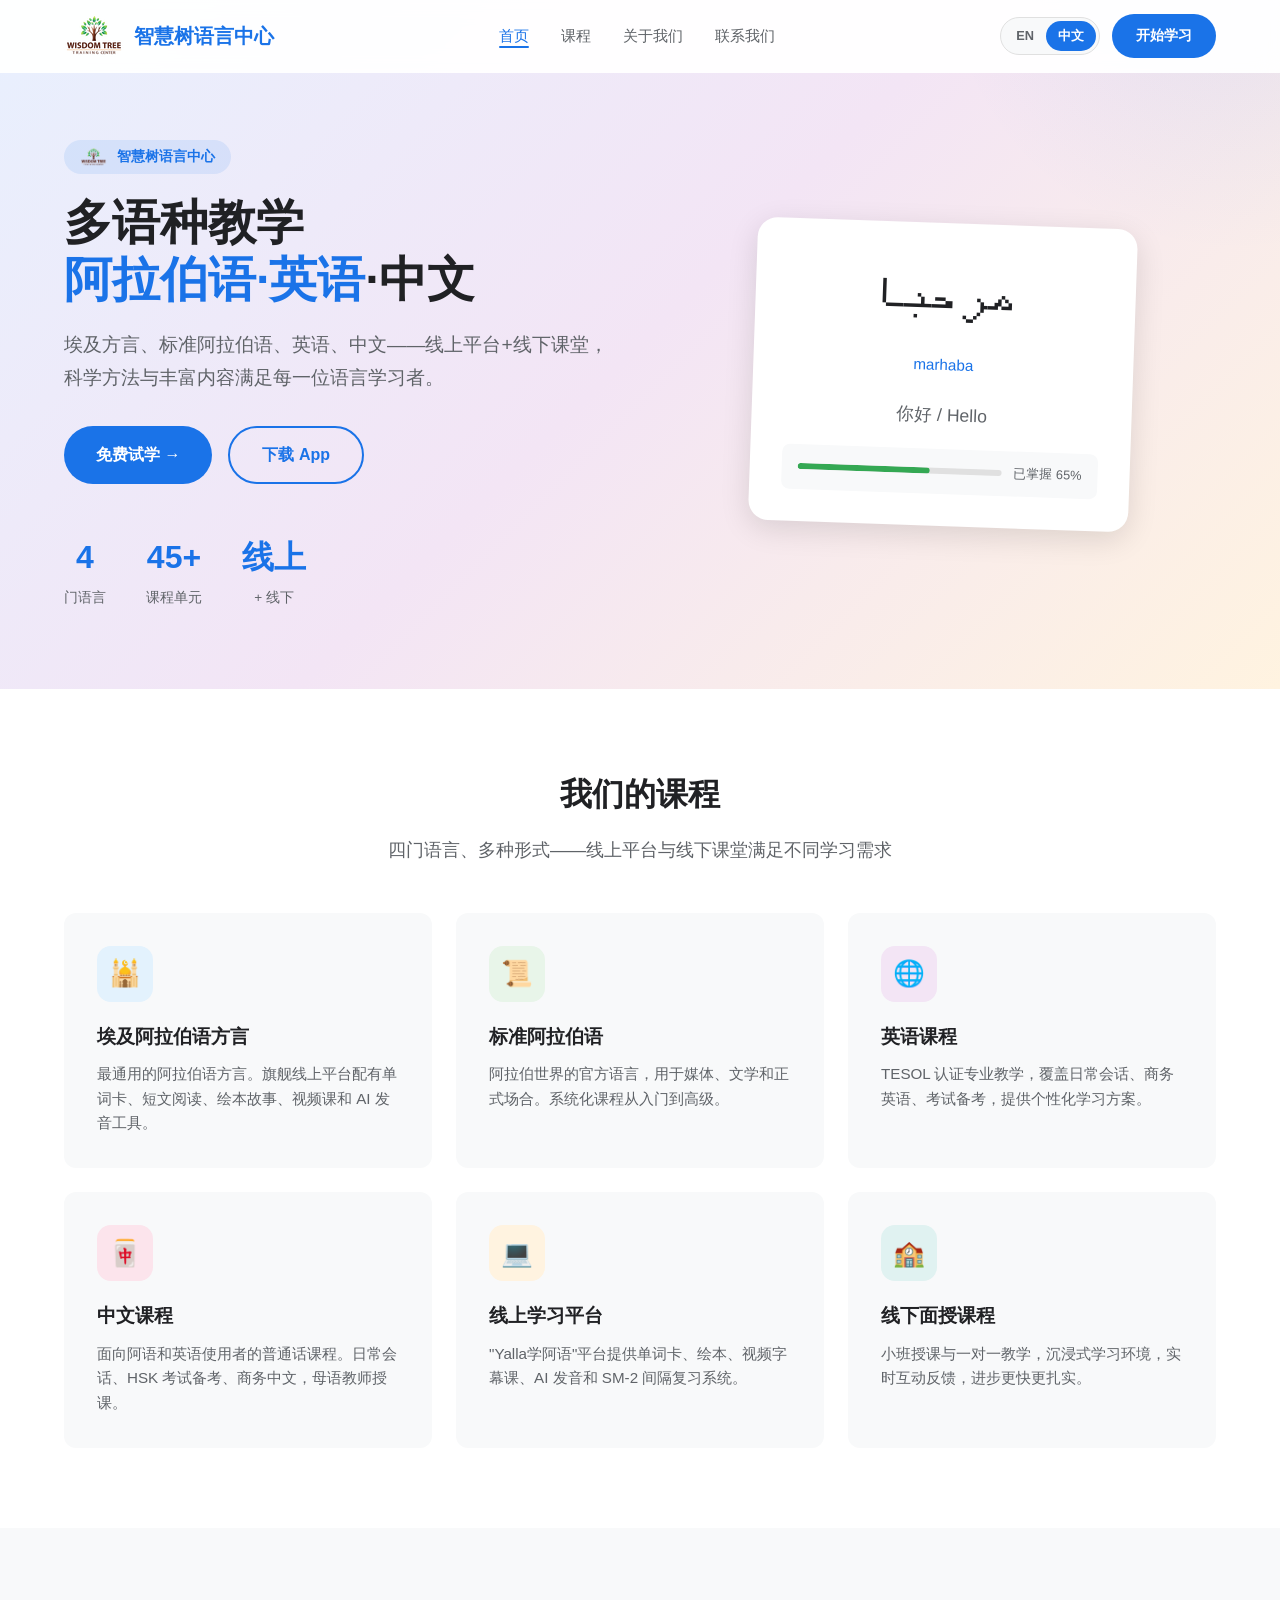
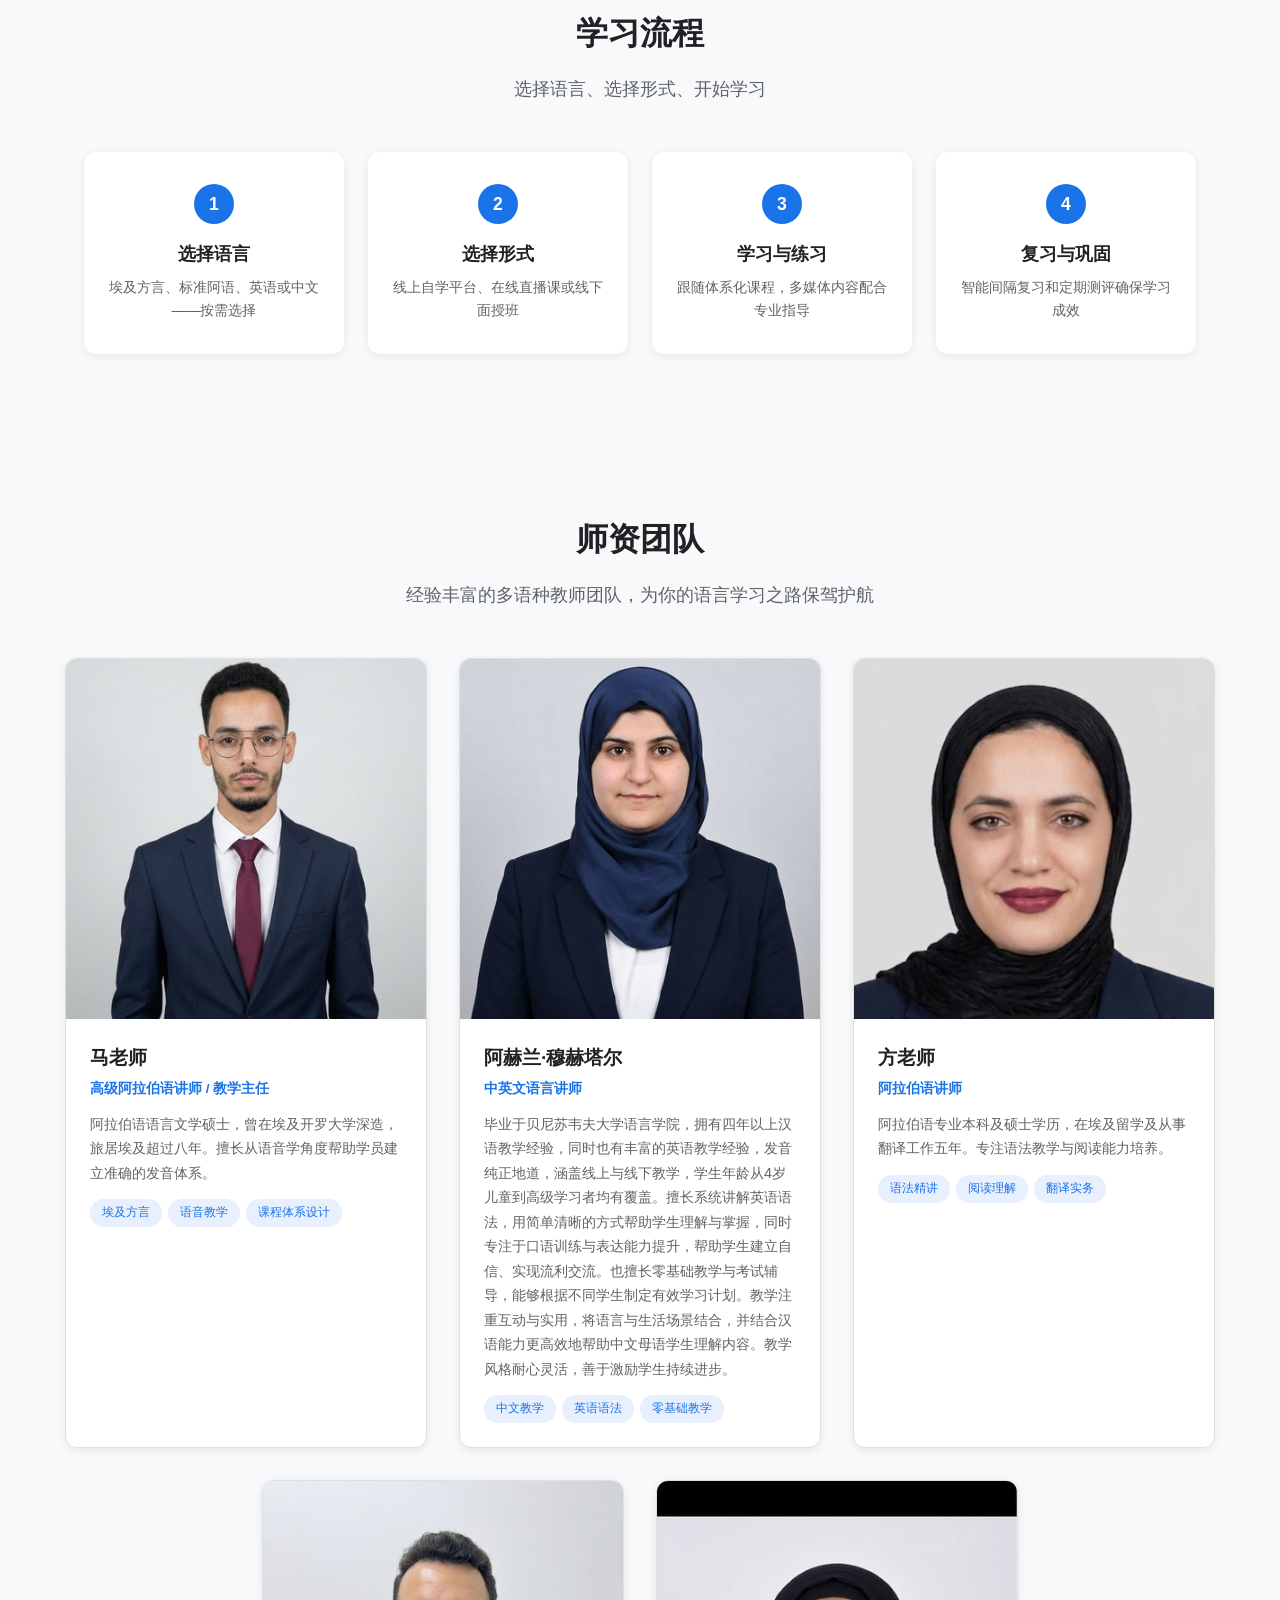
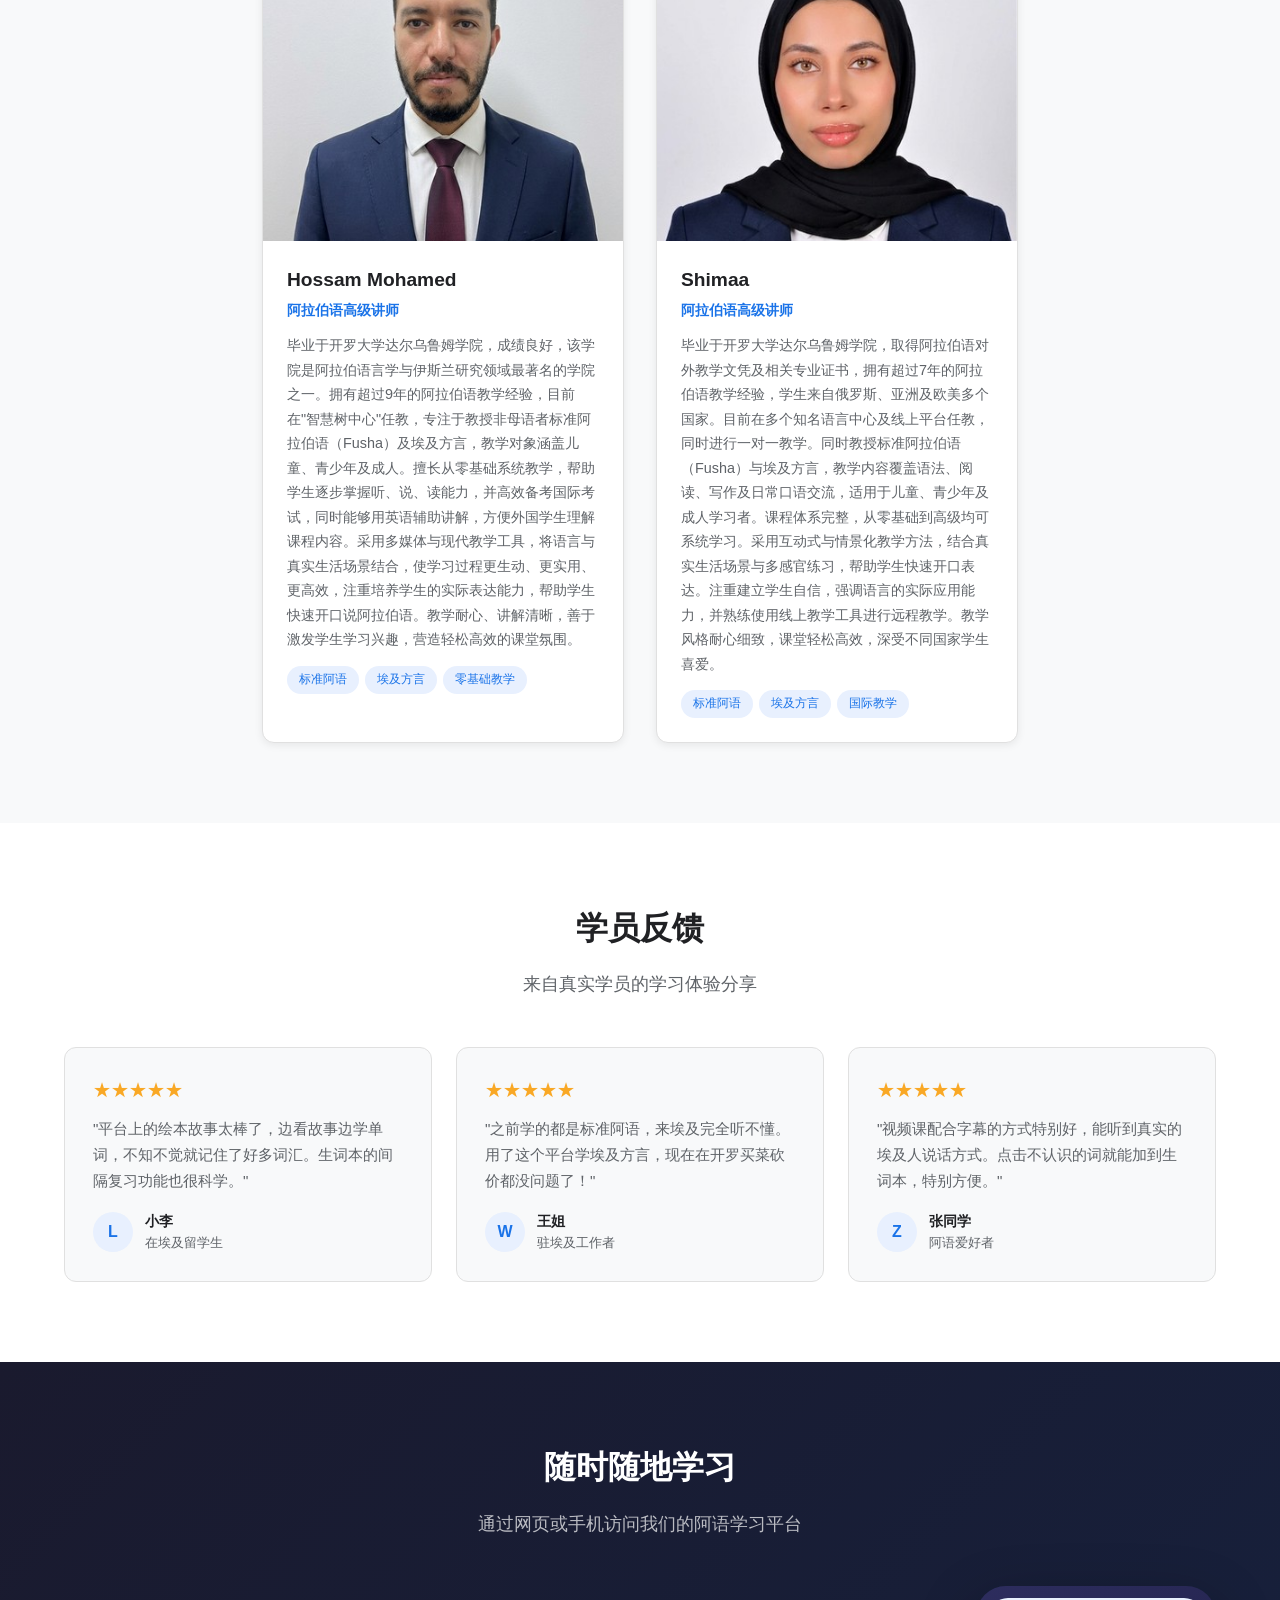
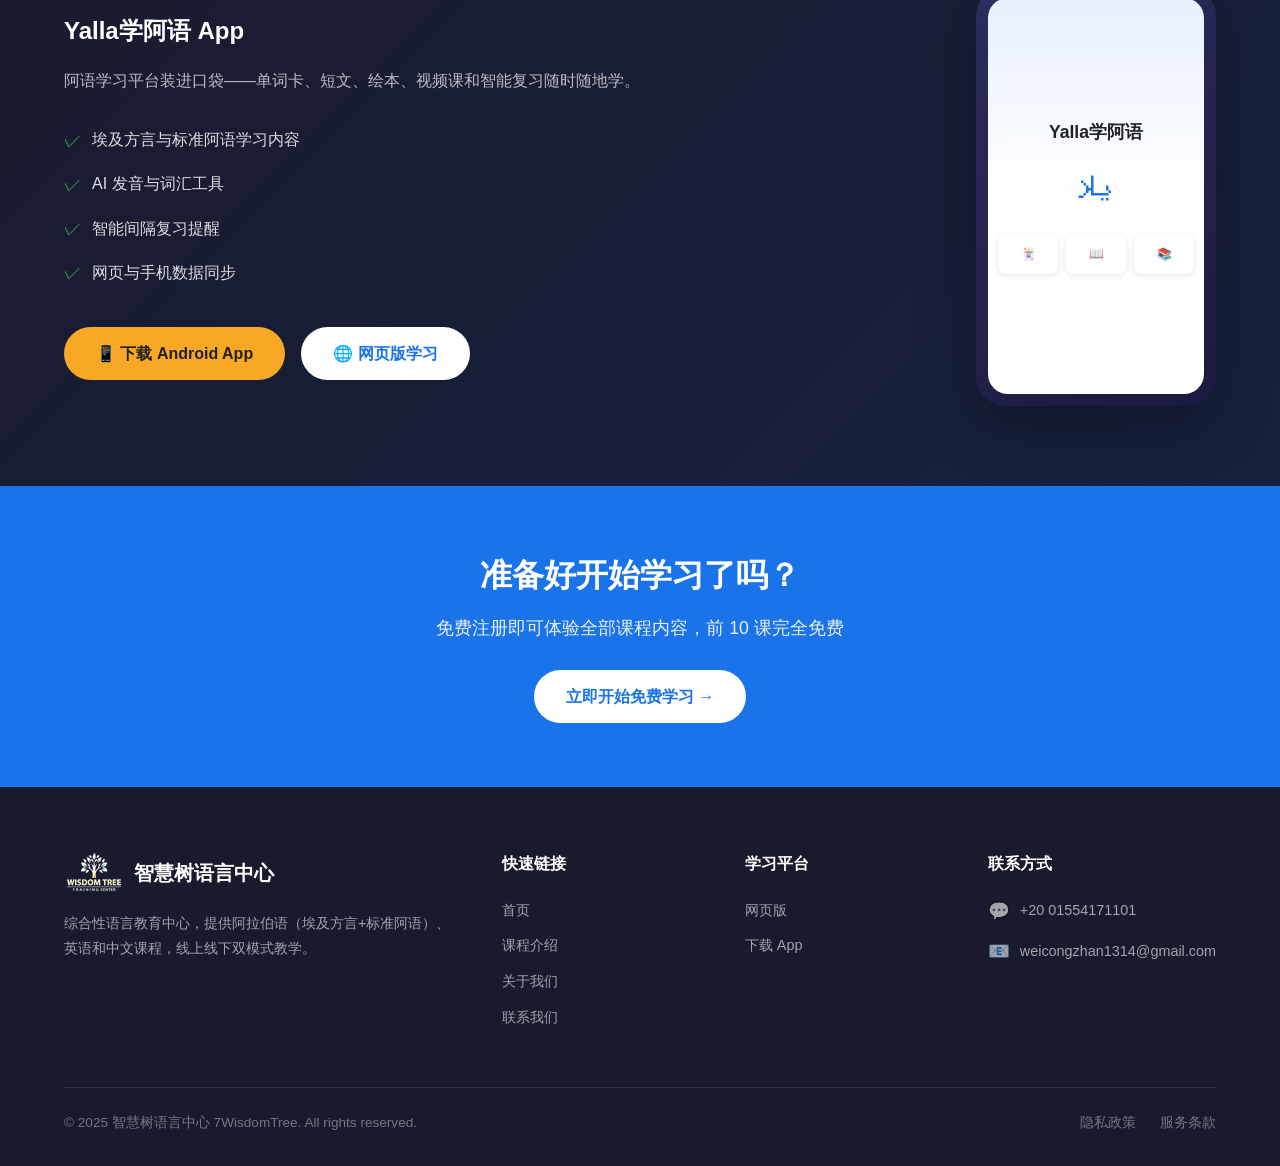
==== commit cfea89a7: "更新 Shimaa 老师介绍（中英文） Made-with: Cursor" ====
--- a/zh/index.html
+++ b/zh/index.html
@@ -111,7 +111,7 @@
         <div class="teacher-card"><div class="teacher-photo"><img src="../images/teacher-2.jpg" alt="阿赫兰·穆赫塔尔老师"></div><div class="teacher-info"><h3>阿赫兰·穆赫塔尔</h3><div class="teacher-title">中英文语言讲师</div><p>毕业于贝尼苏韦夫大学语言学院，拥有四年以上汉语教学经验，同时也有丰富的英语教学经验，发音纯正地道，涵盖线上与线下教学，学生年龄从4岁儿童到高级学习者均有覆盖。擅长系统讲解英语语法，用简单清晰的方式帮助学生理解与掌握，同时专注于口语训练与表达能力提升，帮助学生建立自信、实现流利交流。也擅长零基础教学与考试辅导，能够根据不同学生制定有效学习计划。教学注重互动与实用，将语言与生活场景结合，并结合汉语能力更高效地帮助中文母语学生理解内容。教学风格耐心灵活，善于激励学生持续进步。</p><div class="teacher-tags"><span class="teacher-tag">中文教学</span><span class="teacher-tag">英语语法</span><span class="teacher-tag">零基础教学</span></div></div></div>
         <div class="teacher-card"><div class="teacher-photo"><img src="../images/teacher-3.jpg" alt="方老师"></div><div class="teacher-info"><h3>方老师</h3><div class="teacher-title">阿拉伯语讲师</div><p>阿拉伯语专业本科及硕士学历，在埃及留学及从事翻译工作五年。专注语法教学与阅读能力培养。</p><div class="teacher-tags"><span class="teacher-tag">语法精讲</span><span class="teacher-tag">阅读理解</span><span class="teacher-tag">翻译实务</span></div></div></div>
         <div class="teacher-card"><div class="teacher-photo"><img src="../images/teacher-4.jpg" alt="Hossam Mohamed 老师"></div><div class="teacher-info"><h3>Hossam Mohamed</h3><div class="teacher-title">阿拉伯语高级讲师</div><p>毕业于开罗大学达尔乌鲁姆学院，成绩良好，该学院是阿拉伯语言学与伊斯兰研究领域最著名的学院之一。拥有超过9年的阿拉伯语教学经验，目前在"智慧树中心"任教，专注于教授非母语者标准阿拉伯语（Fusha）及埃及方言，教学对象涵盖儿童、青少年及成人。擅长从零基础系统教学，帮助学生逐步掌握听、说、读能力，并高效备考国际考试，同时能够用英语辅助讲解，方便外国学生理解课程内容。采用多媒体与现代教学工具，将语言与真实生活场景结合，使学习过程更生动、更实用、更高效，注重培养学生的实际表达能力，帮助学生快速开口说阿拉伯语。教学耐心、讲解清晰，善于激发学生学习兴趣，营造轻松高效的课堂氛围。</p><div class="teacher-tags"><span class="teacher-tag">标准阿语</span><span class="teacher-tag">埃及方言</span><span class="teacher-tag">零基础教学</span></div></div></div>
-        <div class="teacher-card"><div class="teacher-photo"><img src="../images/teacher-5.jpg" alt="Kevin 老师"></div><div class="teacher-info"><h3>Kevin 老师</h3><div class="teacher-title">高级英语讲师</div><p>英语语言学硕士，持有 TESOL 国际英语教学资格证书，拥有超过六年的英语教学经验。教学方法多元化。</p><div class="teacher-tags"><span class="teacher-tag">英语教学</span><span class="teacher-tag">TESOL 认证</span><span class="teacher-tag">个性化辅导</span></div></div></div>
+        <div class="teacher-card"><div class="teacher-photo"><img src="../images/teacher-5.jpg" alt="Shimaa 老师"></div><div class="teacher-info"><h3>Shimaa</h3><div class="teacher-title">阿拉伯语高级讲师</div><p>毕业于开罗大学达尔乌鲁姆学院，取得阿拉伯语对外教学文凭及相关专业证书，拥有超过7年的阿拉伯语教学经验，学生来自俄罗斯、亚洲及欧美多个国家。目前在多个知名语言中心及线上平台任教，同时进行一对一教学。同时教授标准阿拉伯语（Fusha）与埃及方言，教学内容覆盖语法、阅读、写作及日常口语交流，适用于儿童、青少年及成人学习者。课程体系完整，从零基础到高级均可系统学习。采用互动式与情景化教学方法，结合真实生活场景与多感官练习，帮助学生快速开口表达。注重建立学生自信，强调语言的实际应用能力，并熟练使用线上教学工具进行远程教学。教学风格耐心细致，课堂轻松高效，深受不同国家学生喜爱。</p><div class="teacher-tags"><span class="teacher-tag">标准阿语</span><span class="teacher-tag">埃及方言</span><span class="teacher-tag">国际教学</span></div></div></div>
       </div>
     </div>
   </section>
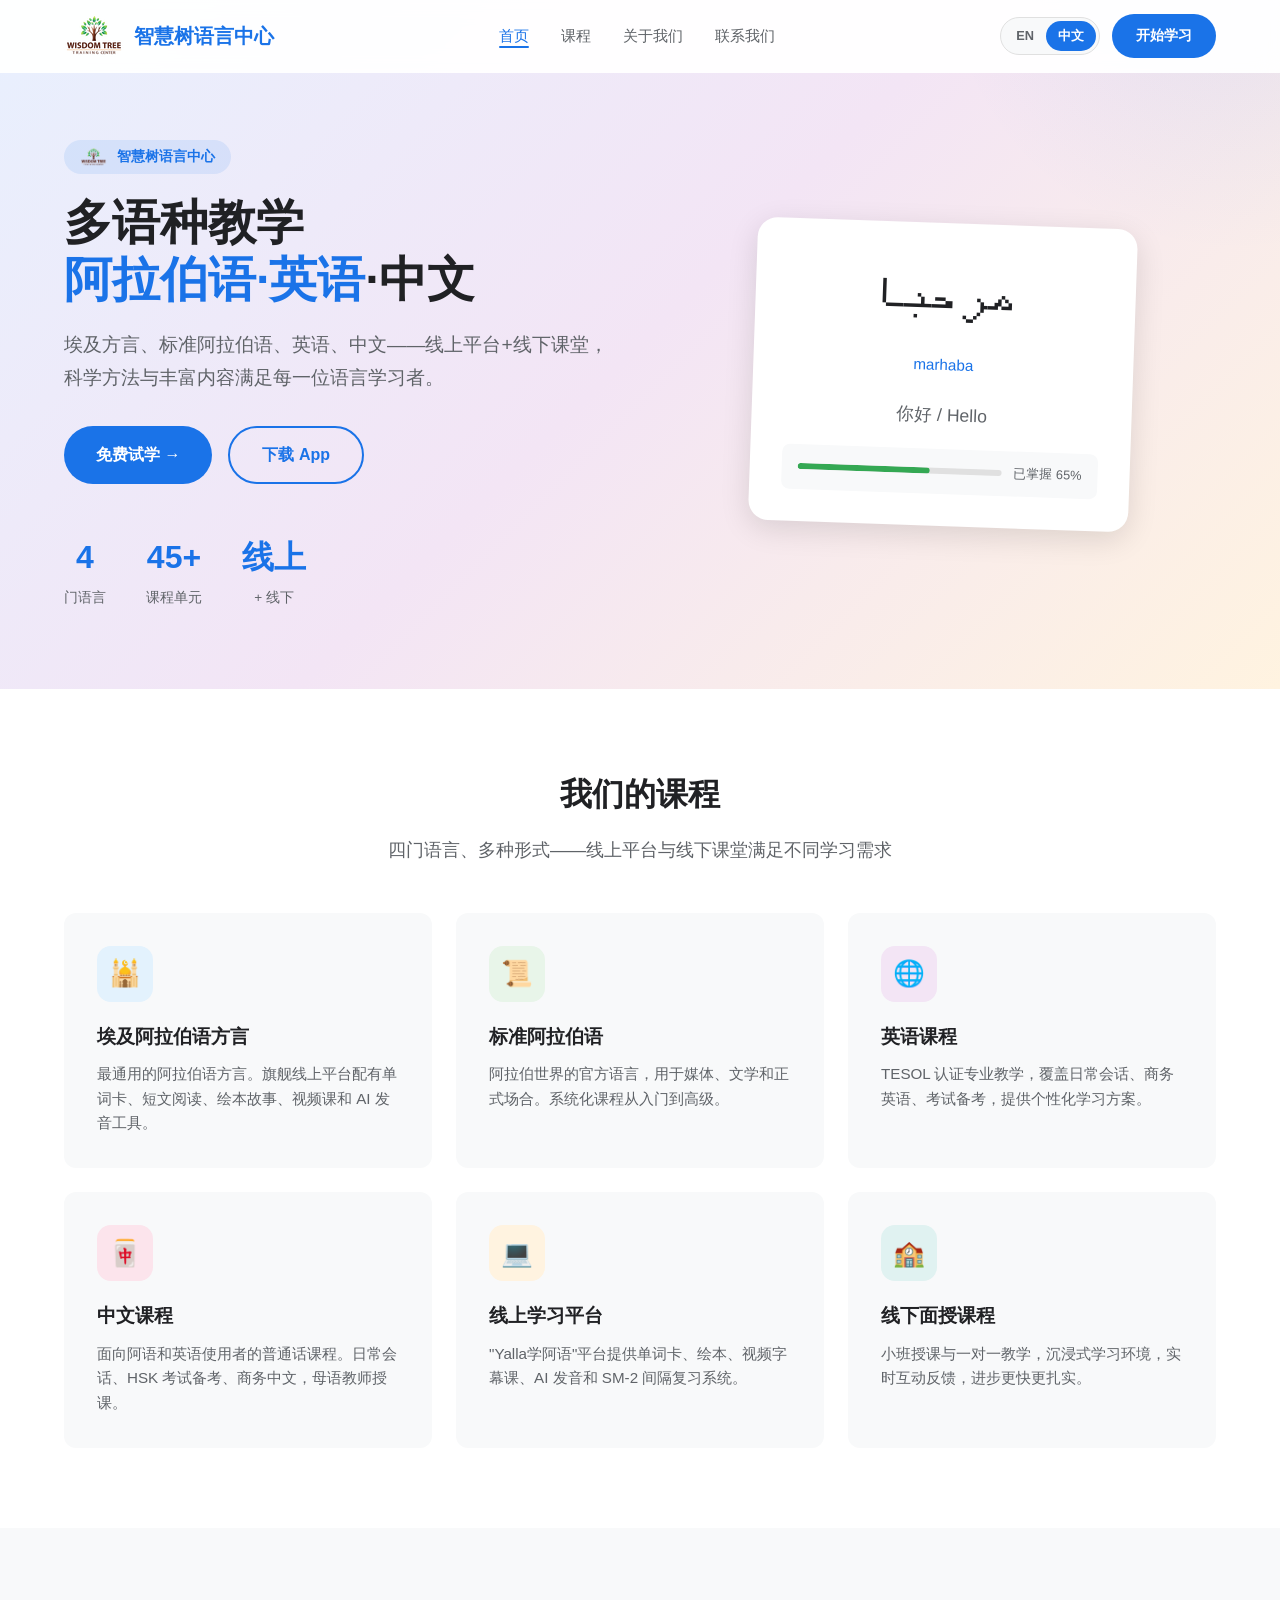
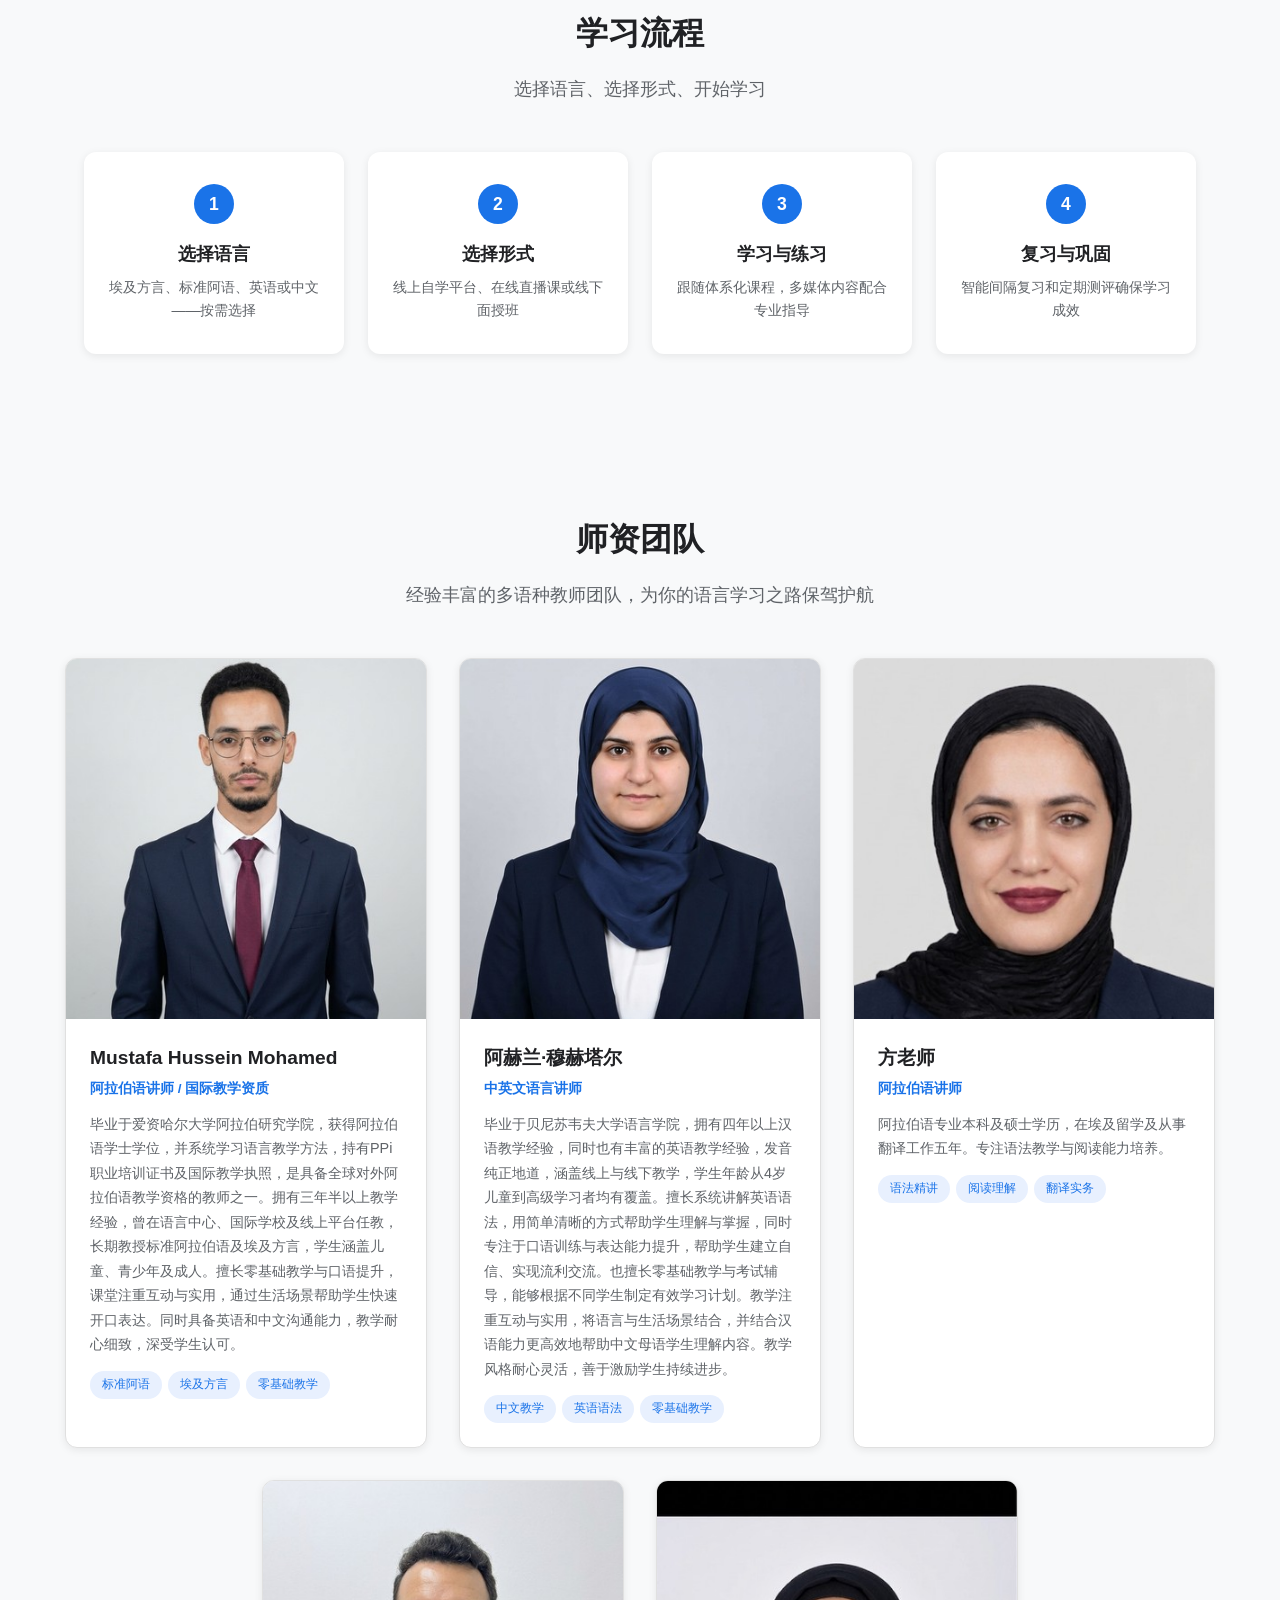
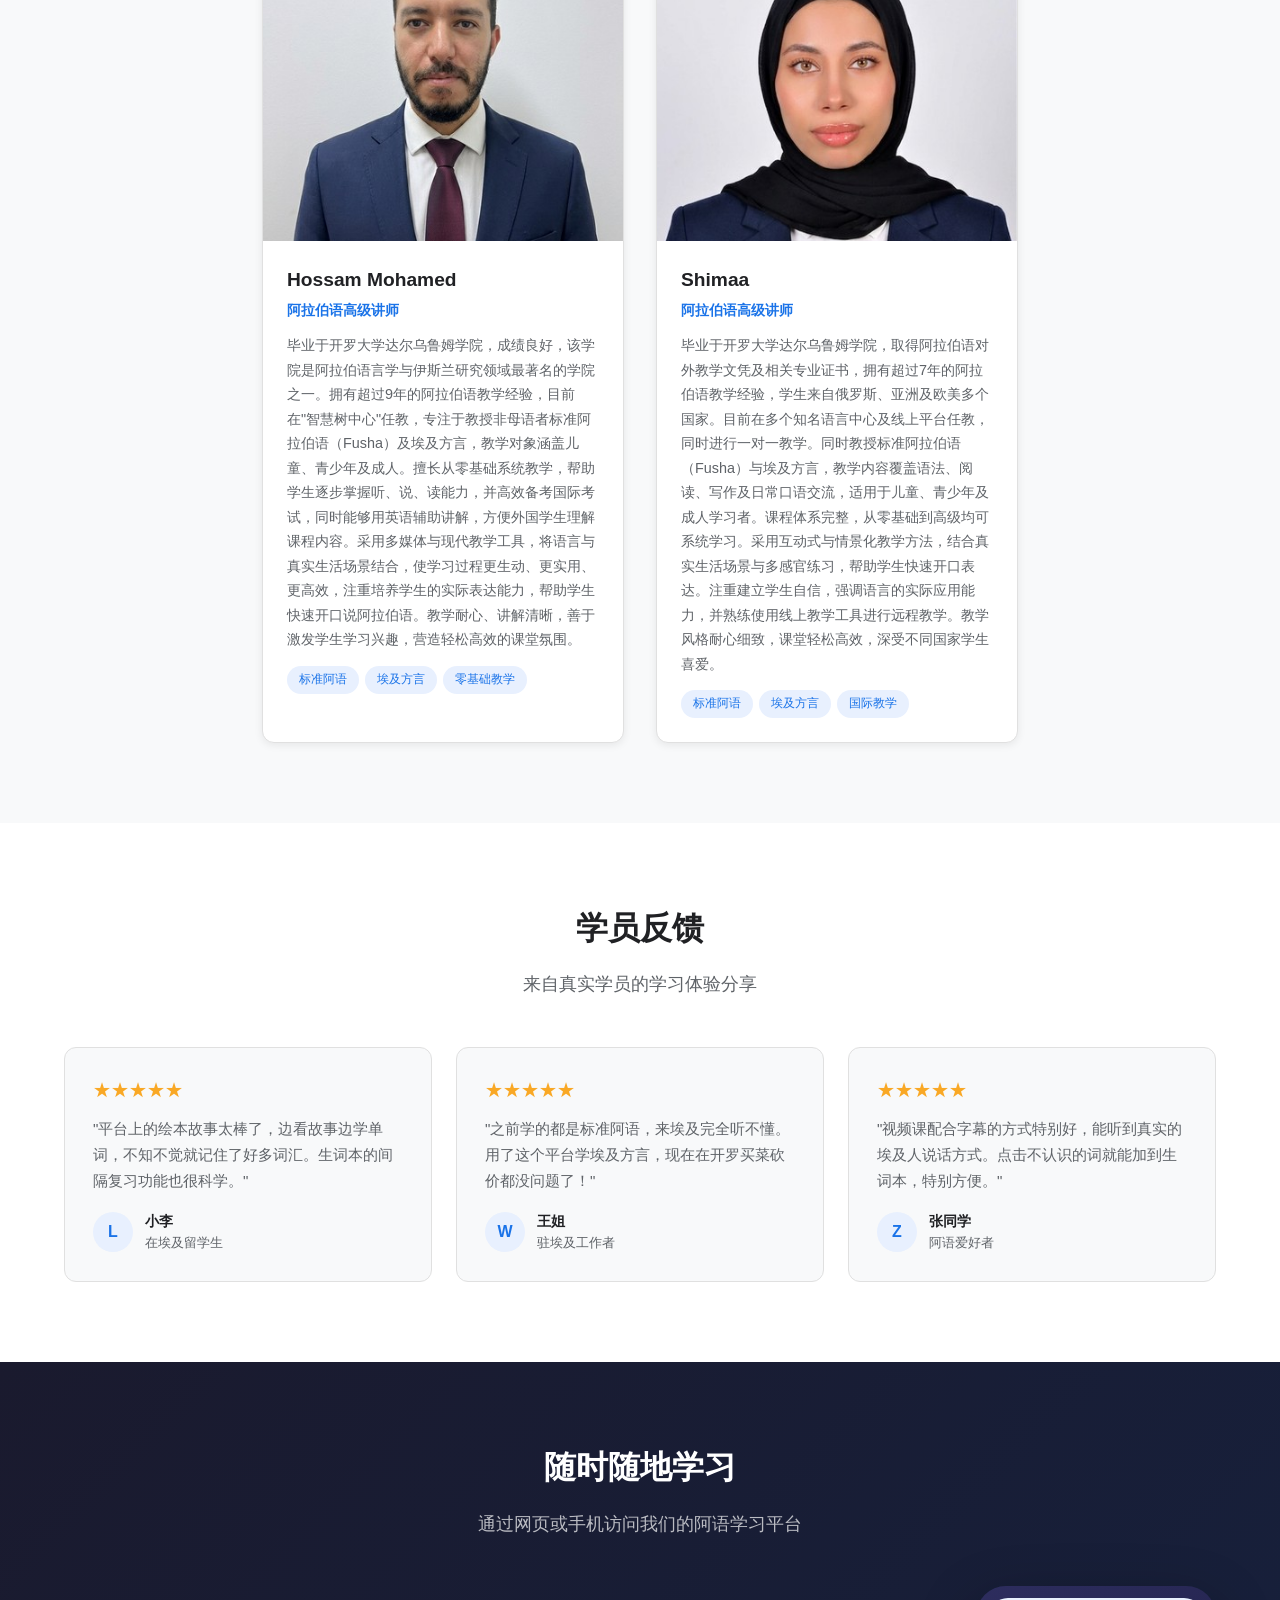
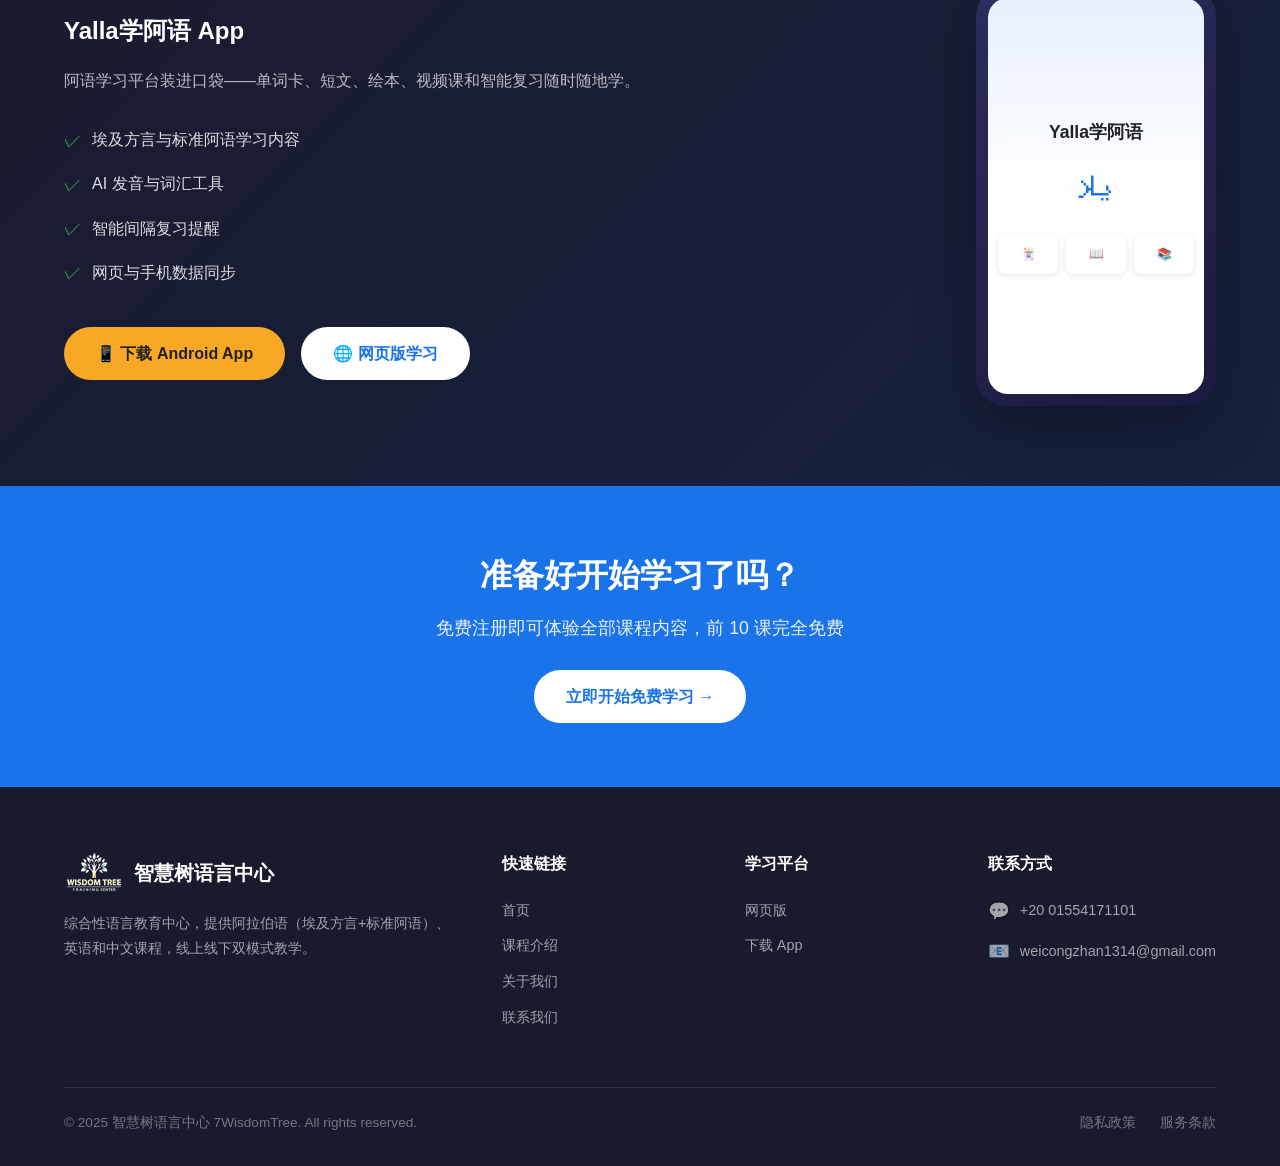
==== commit de5a0c82: "更新 Mustafa Hussein Mohamed 老师介绍（中英文） Made-with: Cursor" ====
--- a/zh/index.html
+++ b/zh/index.html
@@ -107,7 +107,7 @@
       <h2 class="section-title">师资团队</h2>
       <p class="section-subtitle">经验丰富的多语种教师团队，为你的语言学习之路保驾护航</p>
       <div class="teachers-grid">
-        <div class="teacher-card"><div class="teacher-photo"><img src="../images/teacher-1.jpg" alt="马老师"></div><div class="teacher-info"><h3>马老师</h3><div class="teacher-title">高级阿拉伯语讲师 / 教学主任</div><p>阿拉伯语语言文学硕士，曾在埃及开罗大学深造，旅居埃及超过八年。擅长从语音学角度帮助学员建立准确的发音体系。</p><div class="teacher-tags"><span class="teacher-tag">埃及方言</span><span class="teacher-tag">语音教学</span><span class="teacher-tag">课程体系设计</span></div></div></div>
+        <div class="teacher-card"><div class="teacher-photo"><img src="../images/teacher-1.jpg" alt="Mustafa Hussein Mohamed 老师"></div><div class="teacher-info"><h3>Mustafa Hussein Mohamed</h3><div class="teacher-title">阿拉伯语讲师 / 国际教学资质</div><p>毕业于爱资哈尔大学阿拉伯研究学院，获得阿拉伯语学士学位，并系统学习语言教学方法，持有PPi职业培训证书及国际教学执照，是具备全球对外阿拉伯语教学资格的教师之一。拥有三年半以上教学经验，曾在语言中心、国际学校及线上平台任教，长期教授标准阿拉伯语及埃及方言，学生涵盖儿童、青少年及成人。擅长零基础教学与口语提升，课堂注重互动与实用，通过生活场景帮助学生快速开口表达。同时具备英语和中文沟通能力，教学耐心细致，深受学生认可。</p><div class="teacher-tags"><span class="teacher-tag">标准阿语</span><span class="teacher-tag">埃及方言</span><span class="teacher-tag">零基础教学</span></div></div></div>
         <div class="teacher-card"><div class="teacher-photo"><img src="../images/teacher-2.jpg" alt="阿赫兰·穆赫塔尔老师"></div><div class="teacher-info"><h3>阿赫兰·穆赫塔尔</h3><div class="teacher-title">中英文语言讲师</div><p>毕业于贝尼苏韦夫大学语言学院，拥有四年以上汉语教学经验，同时也有丰富的英语教学经验，发音纯正地道，涵盖线上与线下教学，学生年龄从4岁儿童到高级学习者均有覆盖。擅长系统讲解英语语法，用简单清晰的方式帮助学生理解与掌握，同时专注于口语训练与表达能力提升，帮助学生建立自信、实现流利交流。也擅长零基础教学与考试辅导，能够根据不同学生制定有效学习计划。教学注重互动与实用，将语言与生活场景结合，并结合汉语能力更高效地帮助中文母语学生理解内容。教学风格耐心灵活，善于激励学生持续进步。</p><div class="teacher-tags"><span class="teacher-tag">中文教学</span><span class="teacher-tag">英语语法</span><span class="teacher-tag">零基础教学</span></div></div></div>
         <div class="teacher-card"><div class="teacher-photo"><img src="../images/teacher-3.jpg" alt="方老师"></div><div class="teacher-info"><h3>方老师</h3><div class="teacher-title">阿拉伯语讲师</div><p>阿拉伯语专业本科及硕士学历，在埃及留学及从事翻译工作五年。专注语法教学与阅读能力培养。</p><div class="teacher-tags"><span class="teacher-tag">语法精讲</span><span class="teacher-tag">阅读理解</span><span class="teacher-tag">翻译实务</span></div></div></div>
         <div class="teacher-card"><div class="teacher-photo"><img src="../images/teacher-4.jpg" alt="Hossam Mohamed 老师"></div><div class="teacher-info"><h3>Hossam Mohamed</h3><div class="teacher-title">阿拉伯语高级讲师</div><p>毕业于开罗大学达尔乌鲁姆学院，成绩良好，该学院是阿拉伯语言学与伊斯兰研究领域最著名的学院之一。拥有超过9年的阿拉伯语教学经验，目前在"智慧树中心"任教，专注于教授非母语者标准阿拉伯语（Fusha）及埃及方言，教学对象涵盖儿童、青少年及成人。擅长从零基础系统教学，帮助学生逐步掌握听、说、读能力，并高效备考国际考试，同时能够用英语辅助讲解，方便外国学生理解课程内容。采用多媒体与现代教学工具，将语言与真实生活场景结合，使学习过程更生动、更实用、更高效，注重培养学生的实际表达能力，帮助学生快速开口说阿拉伯语。教学耐心、讲解清晰，善于激发学生学习兴趣，营造轻松高效的课堂氛围。</p><div class="teacher-tags"><span class="teacher-tag">标准阿语</span><span class="teacher-tag">埃及方言</span><span class="teacher-tag">零基础教学</span></div></div></div>
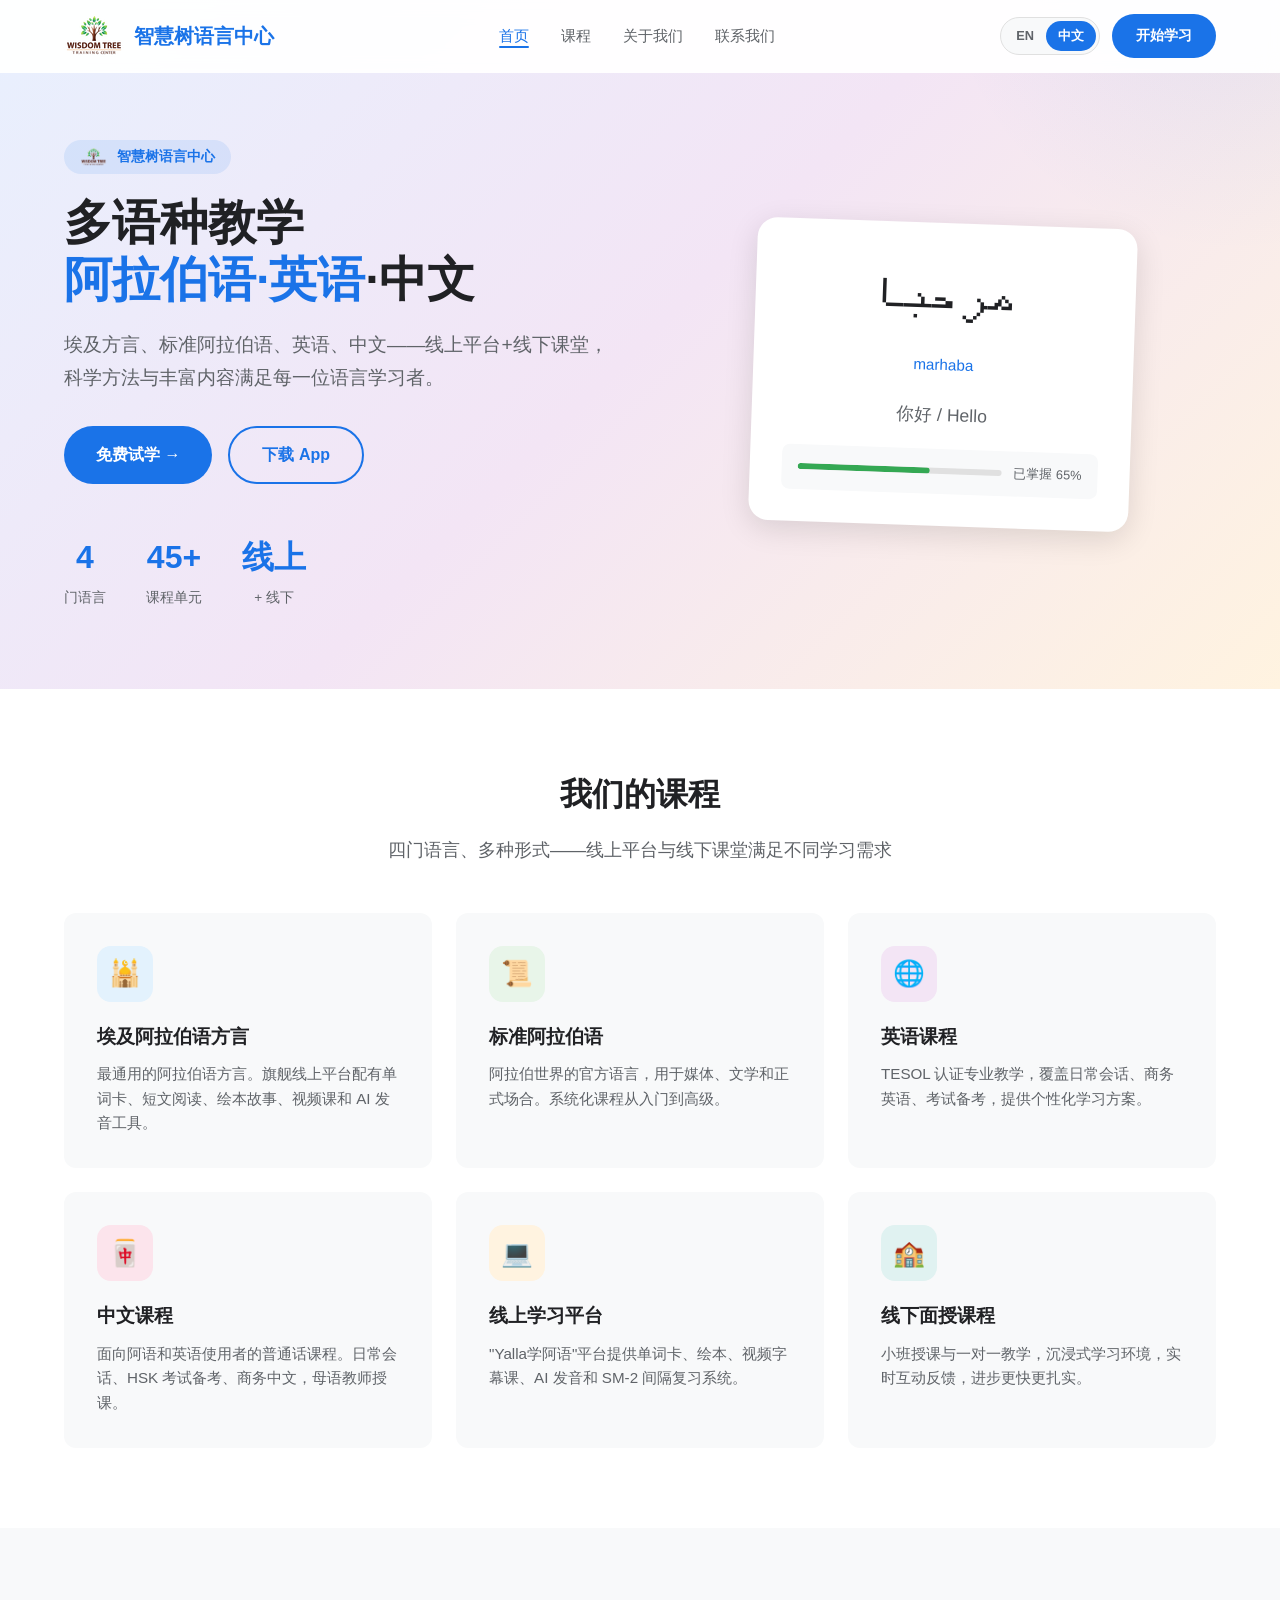
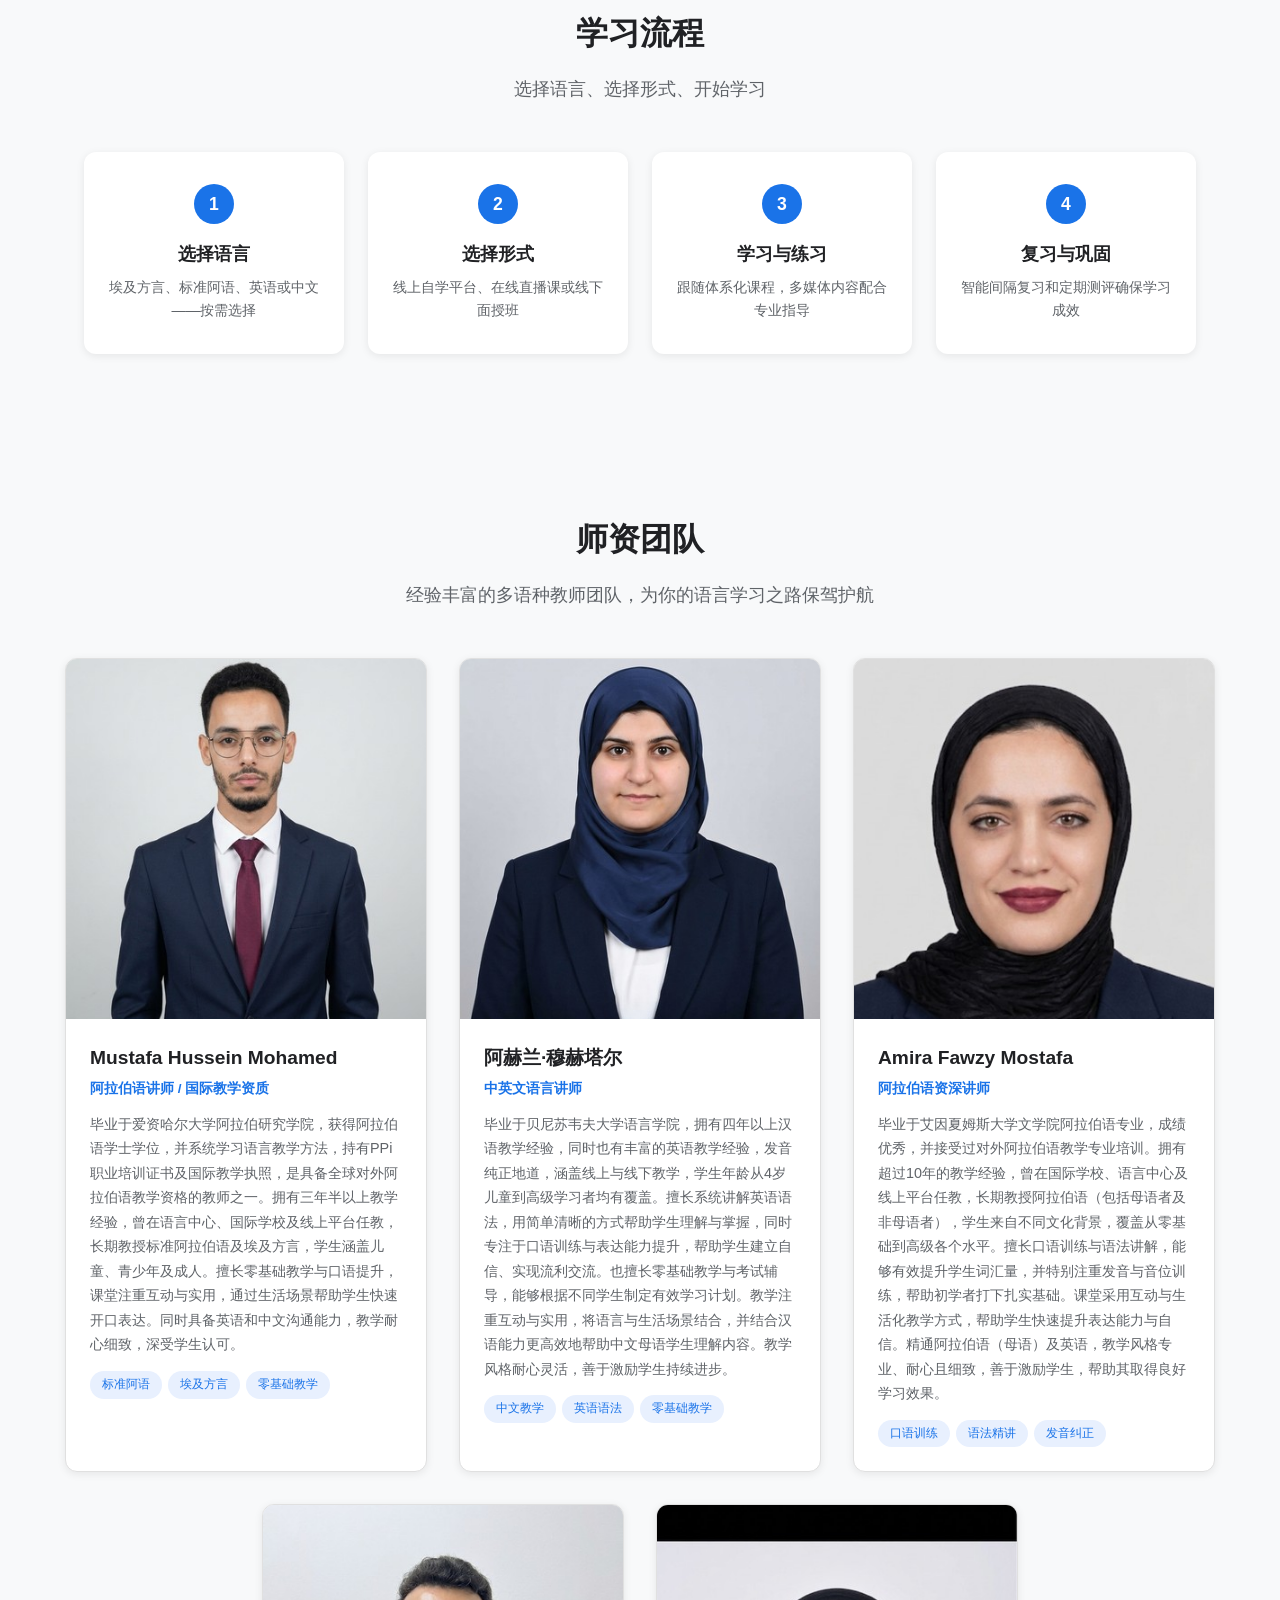
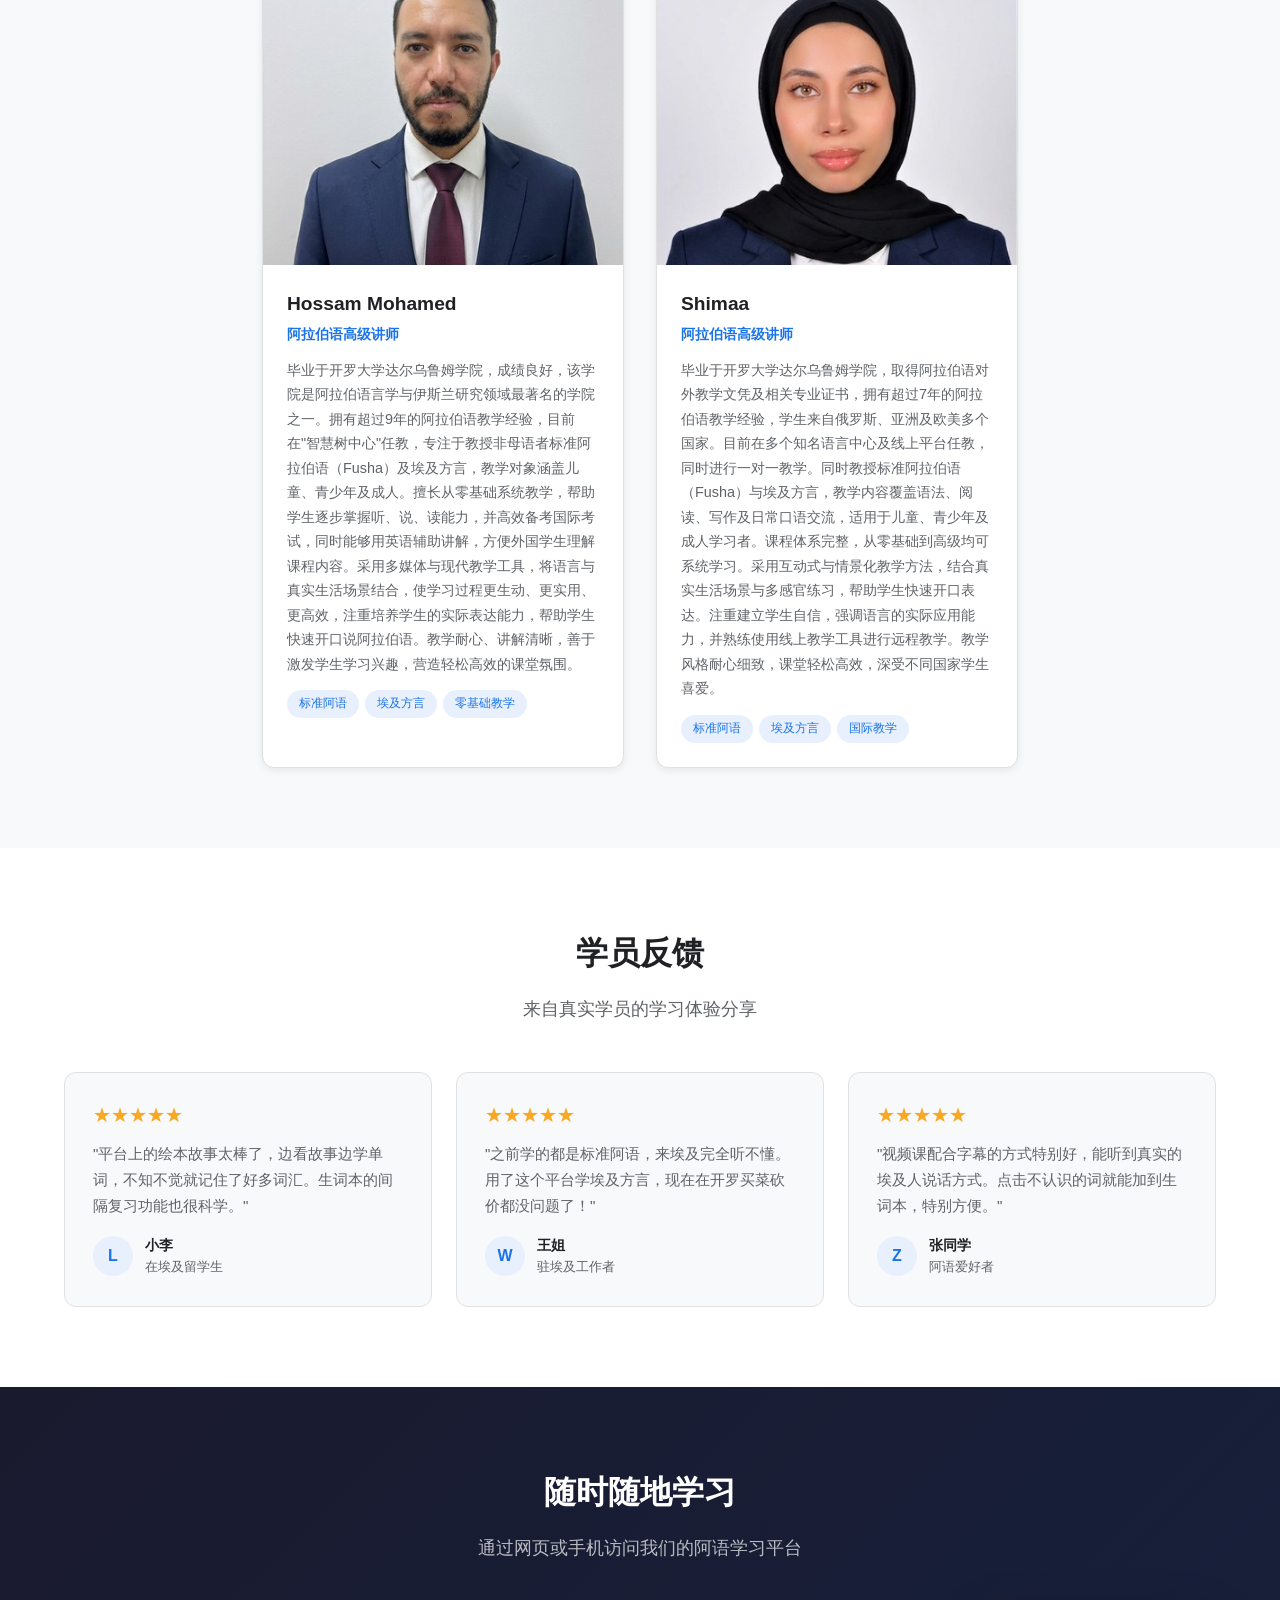
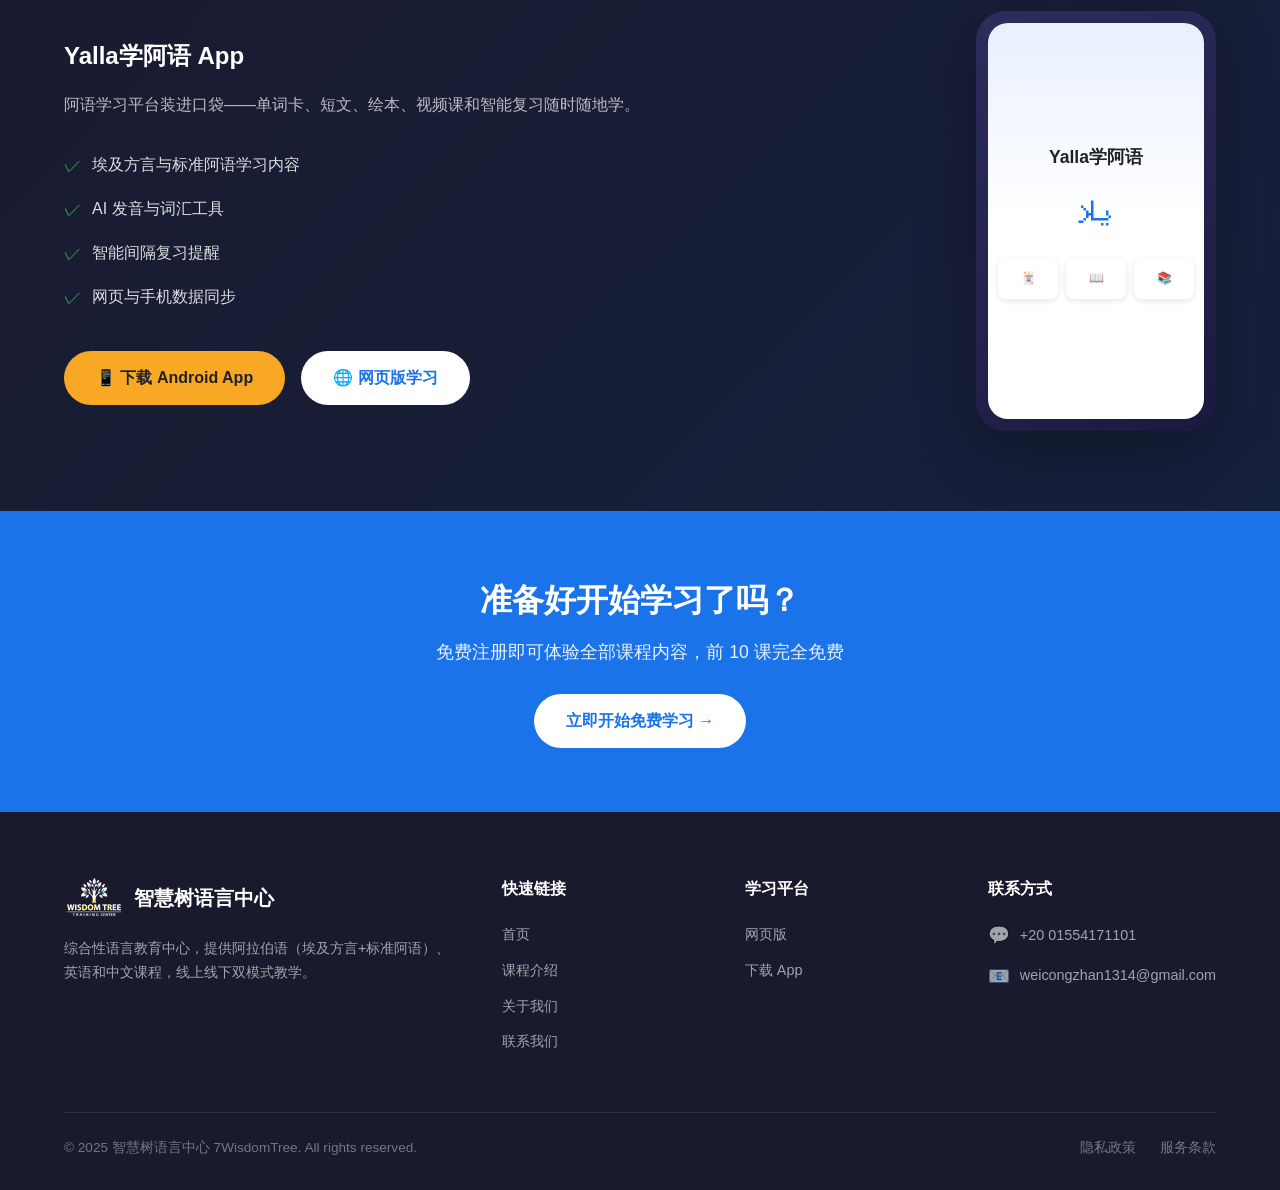
==== commit 12784369: "更新 Amira Fawzy Mostafa 老师介绍（中英文） Made-with: Cursor" ====
--- a/zh/index.html
+++ b/zh/index.html
@@ -109,7 +109,7 @@
       <div class="teachers-grid">
         <div class="teacher-card"><div class="teacher-photo"><img src="../images/teacher-1.jpg" alt="Mustafa Hussein Mohamed 老师"></div><div class="teacher-info"><h3>Mustafa Hussein Mohamed</h3><div class="teacher-title">阿拉伯语讲师 / 国际教学资质</div><p>毕业于爱资哈尔大学阿拉伯研究学院，获得阿拉伯语学士学位，并系统学习语言教学方法，持有PPi职业培训证书及国际教学执照，是具备全球对外阿拉伯语教学资格的教师之一。拥有三年半以上教学经验，曾在语言中心、国际学校及线上平台任教，长期教授标准阿拉伯语及埃及方言，学生涵盖儿童、青少年及成人。擅长零基础教学与口语提升，课堂注重互动与实用，通过生活场景帮助学生快速开口表达。同时具备英语和中文沟通能力，教学耐心细致，深受学生认可。</p><div class="teacher-tags"><span class="teacher-tag">标准阿语</span><span class="teacher-tag">埃及方言</span><span class="teacher-tag">零基础教学</span></div></div></div>
         <div class="teacher-card"><div class="teacher-photo"><img src="../images/teacher-2.jpg" alt="阿赫兰·穆赫塔尔老师"></div><div class="teacher-info"><h3>阿赫兰·穆赫塔尔</h3><div class="teacher-title">中英文语言讲师</div><p>毕业于贝尼苏韦夫大学语言学院，拥有四年以上汉语教学经验，同时也有丰富的英语教学经验，发音纯正地道，涵盖线上与线下教学，学生年龄从4岁儿童到高级学习者均有覆盖。擅长系统讲解英语语法，用简单清晰的方式帮助学生理解与掌握，同时专注于口语训练与表达能力提升，帮助学生建立自信、实现流利交流。也擅长零基础教学与考试辅导，能够根据不同学生制定有效学习计划。教学注重互动与实用，将语言与生活场景结合，并结合汉语能力更高效地帮助中文母语学生理解内容。教学风格耐心灵活，善于激励学生持续进步。</p><div class="teacher-tags"><span class="teacher-tag">中文教学</span><span class="teacher-tag">英语语法</span><span class="teacher-tag">零基础教学</span></div></div></div>
-        <div class="teacher-card"><div class="teacher-photo"><img src="../images/teacher-3.jpg" alt="方老师"></div><div class="teacher-info"><h3>方老师</h3><div class="teacher-title">阿拉伯语讲师</div><p>阿拉伯语专业本科及硕士学历，在埃及留学及从事翻译工作五年。专注语法教学与阅读能力培养。</p><div class="teacher-tags"><span class="teacher-tag">语法精讲</span><span class="teacher-tag">阅读理解</span><span class="teacher-tag">翻译实务</span></div></div></div>
+        <div class="teacher-card"><div class="teacher-photo"><img src="../images/teacher-3.jpg" alt="Amira Fawzy Mostafa 老师"></div><div class="teacher-info"><h3>Amira Fawzy Mostafa</h3><div class="teacher-title">阿拉伯语资深讲师</div><p>毕业于艾因夏姆斯大学文学院阿拉伯语专业，成绩优秀，并接受过对外阿拉伯语教学专业培训。拥有超过10年的教学经验，曾在国际学校、语言中心及线上平台任教，长期教授阿拉伯语（包括母语者及非母语者），学生来自不同文化背景，覆盖从零基础到高级各个水平。擅长口语训练与语法讲解，能够有效提升学生词汇量，并特别注重发音与音位训练，帮助初学者打下扎实基础。课堂采用互动与生活化教学方式，帮助学生快速提升表达能力与自信。精通阿拉伯语（母语）及英语，教学风格专业、耐心且细致，善于激励学生，帮助其取得良好学习效果。</p><div class="teacher-tags"><span class="teacher-tag">口语训练</span><span class="teacher-tag">语法精讲</span><span class="teacher-tag">发音纠正</span></div></div></div>
         <div class="teacher-card"><div class="teacher-photo"><img src="../images/teacher-4.jpg" alt="Hossam Mohamed 老师"></div><div class="teacher-info"><h3>Hossam Mohamed</h3><div class="teacher-title">阿拉伯语高级讲师</div><p>毕业于开罗大学达尔乌鲁姆学院，成绩良好，该学院是阿拉伯语言学与伊斯兰研究领域最著名的学院之一。拥有超过9年的阿拉伯语教学经验，目前在"智慧树中心"任教，专注于教授非母语者标准阿拉伯语（Fusha）及埃及方言，教学对象涵盖儿童、青少年及成人。擅长从零基础系统教学，帮助学生逐步掌握听、说、读能力，并高效备考国际考试，同时能够用英语辅助讲解，方便外国学生理解课程内容。采用多媒体与现代教学工具，将语言与真实生活场景结合，使学习过程更生动、更实用、更高效，注重培养学生的实际表达能力，帮助学生快速开口说阿拉伯语。教学耐心、讲解清晰，善于激发学生学习兴趣，营造轻松高效的课堂氛围。</p><div class="teacher-tags"><span class="teacher-tag">标准阿语</span><span class="teacher-tag">埃及方言</span><span class="teacher-tag">零基础教学</span></div></div></div>
         <div class="teacher-card"><div class="teacher-photo"><img src="../images/teacher-5.jpg" alt="Shimaa 老师"></div><div class="teacher-info"><h3>Shimaa</h3><div class="teacher-title">阿拉伯语高级讲师</div><p>毕业于开罗大学达尔乌鲁姆学院，取得阿拉伯语对外教学文凭及相关专业证书，拥有超过7年的阿拉伯语教学经验，学生来自俄罗斯、亚洲及欧美多个国家。目前在多个知名语言中心及线上平台任教，同时进行一对一教学。同时教授标准阿拉伯语（Fusha）与埃及方言，教学内容覆盖语法、阅读、写作及日常口语交流，适用于儿童、青少年及成人学习者。课程体系完整，从零基础到高级均可系统学习。采用互动式与情景化教学方法，结合真实生活场景与多感官练习，帮助学生快速开口表达。注重建立学生自信，强调语言的实际应用能力，并熟练使用线上教学工具进行远程教学。教学风格耐心细致，课堂轻松高效，深受不同国家学生喜爱。</p><div class="teacher-tags"><span class="teacher-tag">标准阿语</span><span class="teacher-tag">埃及方言</span><span class="teacher-tag">国际教学</span></div></div></div>
       </div>
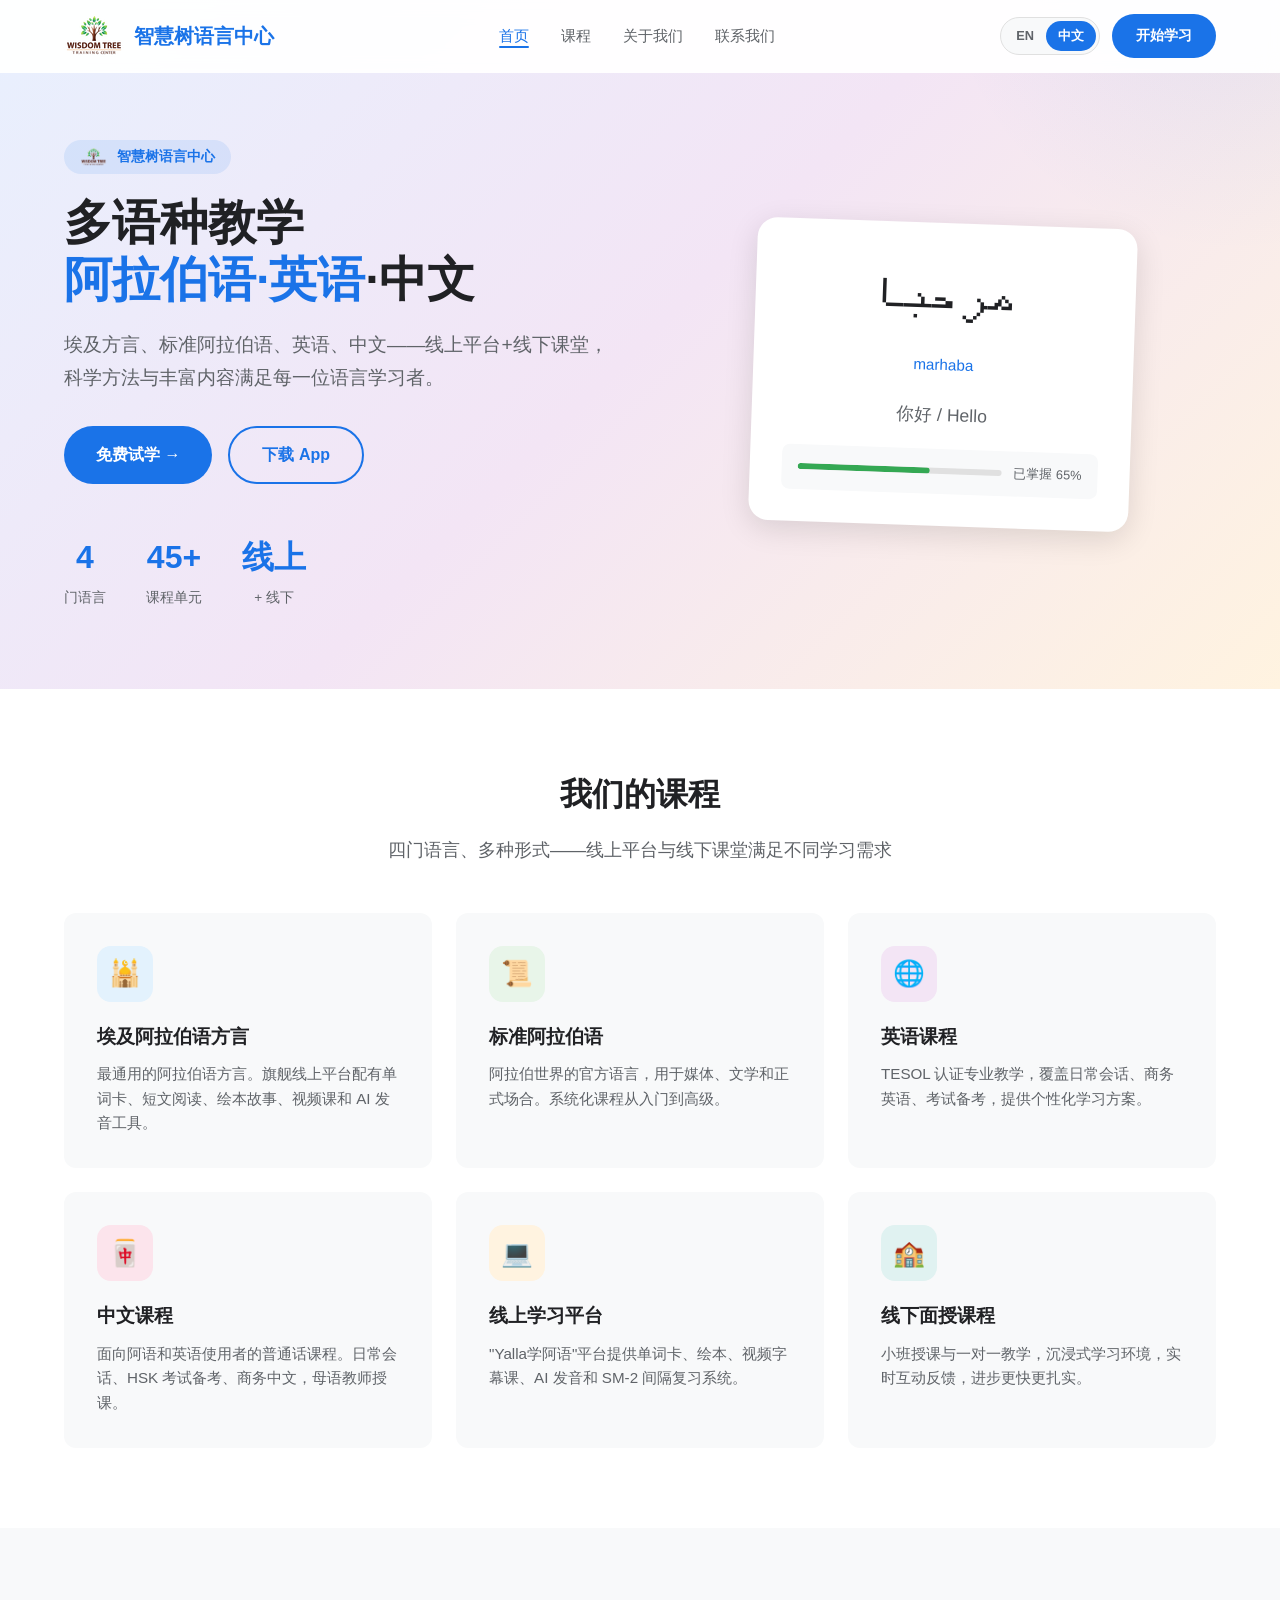
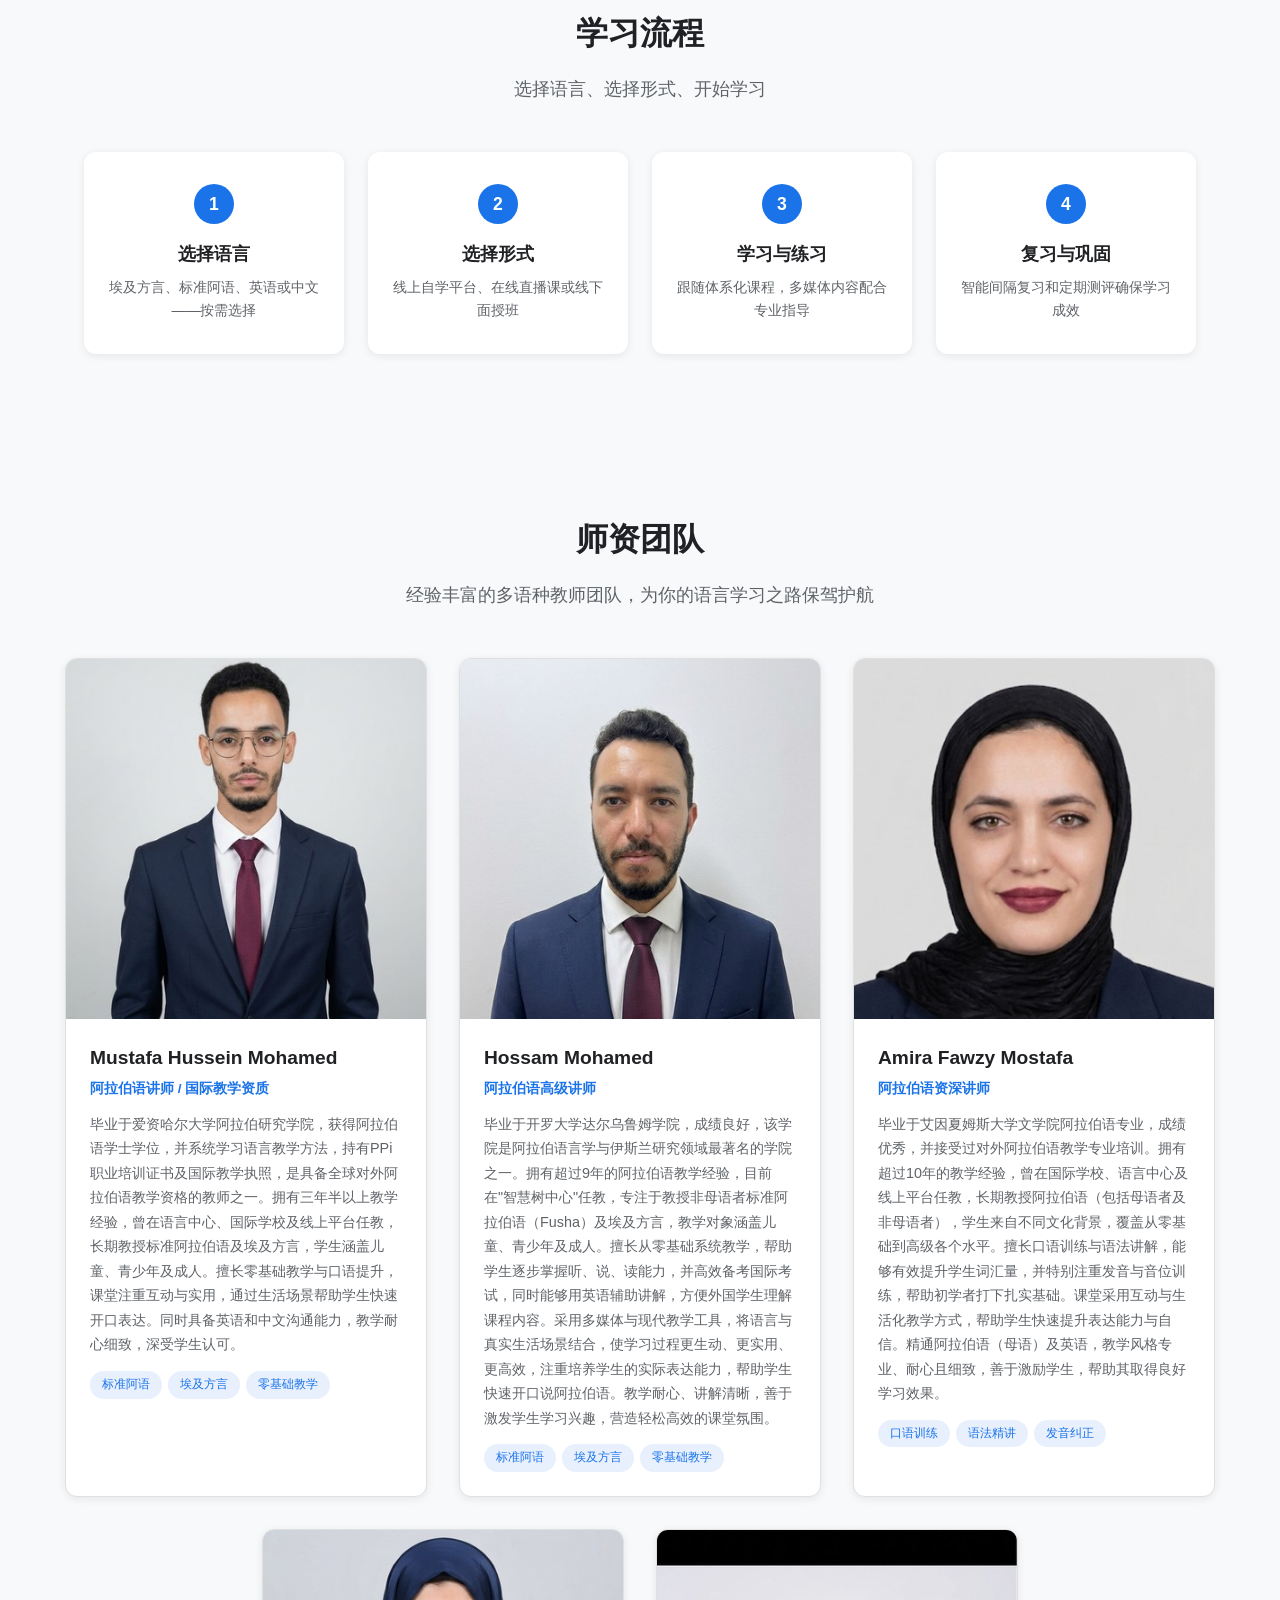
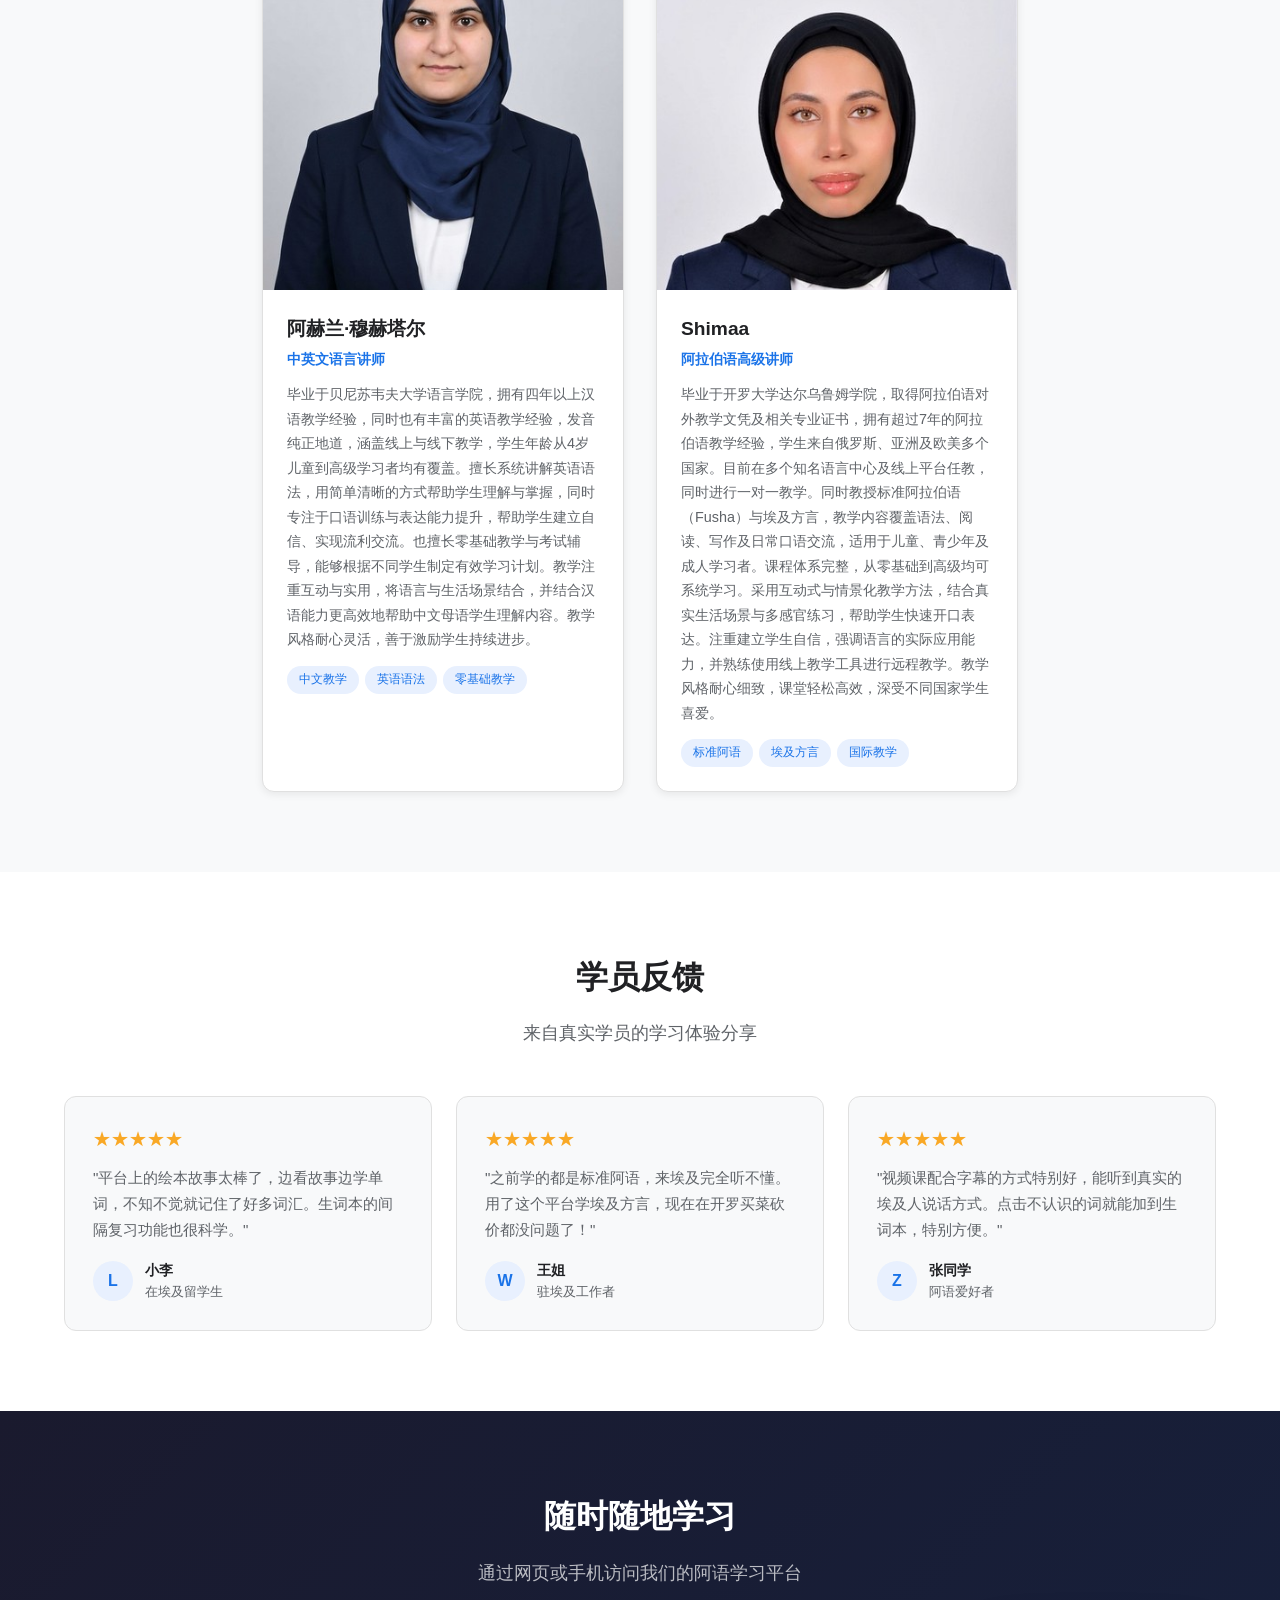
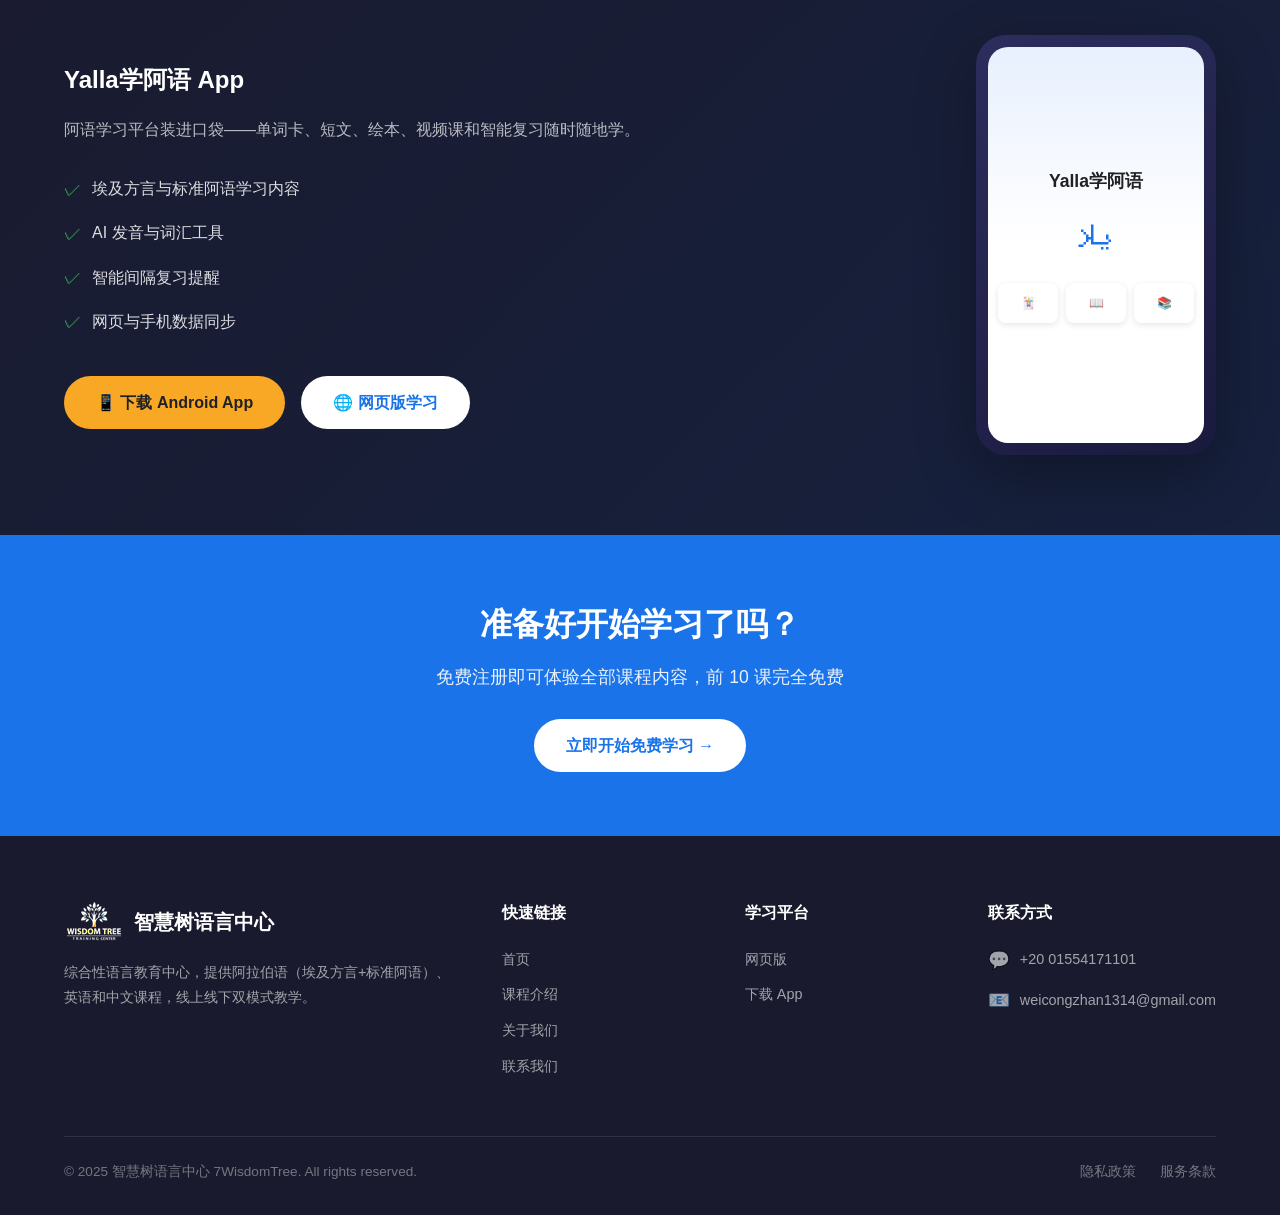
==== commit 855030d9: "交换阿赫兰·穆赫塔尔和 Hossam Mohamed 的位置 Made-with: Cursor" ====
--- a/zh/index.html
+++ b/zh/index.html
@@ -26,7 +26,7 @@
           <a href="../index.html">EN</a>
           <a href="index.html" class="active">中文</a>
         </div>
-        <a href="https://www.7wisdomtree.com" class="btn btn-primary nav-cta">开始学习</a>
+        <a href="https://app.7wisdomtree.com" class="btn btn-primary nav-cta">开始学习</a>
       </div>
       <div class="nav-toggle"><span></span><span></span><span></span></div>
     </nav>
@@ -36,7 +36,7 @@
       <a href="about.html">关于我们</a>
       <a href="contact.html">联系我们</a>
       <a href="../index.html">English</a>
-      <a href="https://www.7wisdomtree.com">开始学习 →</a>
+      <a href="https://app.7wisdomtree.com">开始学习 →</a>
     </div>
   </header>
 
@@ -51,8 +51,8 @@
           埃及方言、标准阿拉伯语、英语、中文——线上平台+线下课堂，科学方法与丰富内容满足每一位语言学习者。
         </p>
         <div class="hero-actions">
-          <a href="https://www.7wisdomtree.com" class="btn btn-primary">免费试学 →</a>
-          <a href="https://www.7wisdomtree.com/download" class="btn btn-outline">下载 App</a>
+          <a href="https://app.7wisdomtree.com" class="btn btn-primary">免费试学 →</a>
+          <a href="https://app.7wisdomtree.com/download" class="btn btn-outline">下载 App</a>
         </div>
         <div class="hero-stats">
           <div class="hero-stat"><div class="number">4</div><div class="label">门语言</div></div>
@@ -108,9 +108,9 @@
       <p class="section-subtitle">经验丰富的多语种教师团队，为你的语言学习之路保驾护航</p>
       <div class="teachers-grid">
         <div class="teacher-card"><div class="teacher-photo"><img src="../images/teacher-1.jpg" alt="Mustafa Hussein Mohamed 老师"></div><div class="teacher-info"><h3>Mustafa Hussein Mohamed</h3><div class="teacher-title">阿拉伯语讲师 / 国际教学资质</div><p>毕业于爱资哈尔大学阿拉伯研究学院，获得阿拉伯语学士学位，并系统学习语言教学方法，持有PPi职业培训证书及国际教学执照，是具备全球对外阿拉伯语教学资格的教师之一。拥有三年半以上教学经验，曾在语言中心、国际学校及线上平台任教，长期教授标准阿拉伯语及埃及方言，学生涵盖儿童、青少年及成人。擅长零基础教学与口语提升，课堂注重互动与实用，通过生活场景帮助学生快速开口表达。同时具备英语和中文沟通能力，教学耐心细致，深受学生认可。</p><div class="teacher-tags"><span class="teacher-tag">标准阿语</span><span class="teacher-tag">埃及方言</span><span class="teacher-tag">零基础教学</span></div></div></div>
+        <div class="teacher-card"><div class="teacher-photo"><img src="../images/teacher-4.jpg" alt="Hossam Mohamed 老师"></div><div class="teacher-info"><h3>Hossam Mohamed</h3><div class="teacher-title">阿拉伯语高级讲师</div><p>毕业于开罗大学达尔乌鲁姆学院，成绩良好，该学院是阿拉伯语言学与伊斯兰研究领域最著名的学院之一。拥有超过9年的阿拉伯语教学经验，目前在"智慧树中心"任教，专注于教授非母语者标准阿拉伯语（Fusha）及埃及方言，教学对象涵盖儿童、青少年及成人。擅长从零基础系统教学，帮助学生逐步掌握听、说、读能力，并高效备考国际考试，同时能够用英语辅助讲解，方便外国学生理解课程内容。采用多媒体与现代教学工具，将语言与真实生活场景结合，使学习过程更生动、更实用、更高效，注重培养学生的实际表达能力，帮助学生快速开口说阿拉伯语。教学耐心、讲解清晰，善于激发学生学习兴趣，营造轻松高效的课堂氛围。</p><div class="teacher-tags"><span class="teacher-tag">标准阿语</span><span class="teacher-tag">埃及方言</span><span class="teacher-tag">零基础教学</span></div></div></div>
+        <div class="teacher-card"><div class="teacher-photo"><img src="../images/teacher-3.jpg" alt="Amira Fawzy Mostafa 老师"></div><div class="teacher-info"><h3>Amira Fawzy Mostafa</h3><div class="teacher-title">阿拉伯语资深讲师</div><p>毕业于艾因夏姆斯大学文学院阿拉伯语专业，成绩优秀，并接受过对外阿拉伯语教学专业培训。拥有超过10年的教学经验，曾在国际学校、语言中心及线上平台任教，长期教授阿拉伯语（包括母语者及非母语者），学生来自不同文化背景，覆盖从零基础到高级各个水平。擅长口语训练与语法讲解，能够有效提升学生词汇量，并特别注重发音与音位训练，帮助初学者打下扎实基础。课堂采用互动与生活化教学方式，帮助学生快速提升表达能力与自信。精通阿拉伯语（母语）及英语，教学风格专业、耐心且细致，善于激励学生，帮助其取得良好学习效果。</p><div class="teacher-tags"><span class="teacher-tag">口语训练</span><span class="teacher-tag">语法精讲</span><span class="teacher-tag">发音纠正</span></div></div></div>
         <div class="teacher-card"><div class="teacher-photo"><img src="../images/teacher-2.jpg" alt="阿赫兰·穆赫塔尔老师"></div><div class="teacher-info"><h3>阿赫兰·穆赫塔尔</h3><div class="teacher-title">中英文语言讲师</div><p>毕业于贝尼苏韦夫大学语言学院，拥有四年以上汉语教学经验，同时也有丰富的英语教学经验，发音纯正地道，涵盖线上与线下教学，学生年龄从4岁儿童到高级学习者均有覆盖。擅长系统讲解英语语法，用简单清晰的方式帮助学生理解与掌握，同时专注于口语训练与表达能力提升，帮助学生建立自信、实现流利交流。也擅长零基础教学与考试辅导，能够根据不同学生制定有效学习计划。教学注重互动与实用，将语言与生活场景结合，并结合汉语能力更高效地帮助中文母语学生理解内容。教学风格耐心灵活，善于激励学生持续进步。</p><div class="teacher-tags"><span class="teacher-tag">中文教学</span><span class="teacher-tag">英语语法</span><span class="teacher-tag">零基础教学</span></div></div></div>
-        <div class="teacher-card"><div class="teacher-photo"><img src="../images/teacher-3.jpg" alt="Amira Fawzy Mostafa 老师"></div><div class="teacher-info"><h3>Amira Fawzy Mostafa</h3><div class="teacher-title">阿拉伯语资深讲师</div><p>毕业于艾因夏姆斯大学文学院阿拉伯语专业，成绩优秀，并接受过对外阿拉伯语教学专业培训。拥有超过10年的教学经验，曾在国际学校、语言中心及线上平台任教，长期教授阿拉伯语（包括母语者及非母语者），学生来自不同文化背景，覆盖从零基础到高级各个水平。擅长口语训练与语法讲解，能够有效提升学生词汇量，并特别注重发音与音位训练，帮助初学者打下扎实基础。课堂采用互动与生活化教学方式，帮助学生快速提升表达能力与自信。精通阿拉伯语（母语）及英语，教学风格专业、耐心且细致，善于激励学生，帮助其取得良好学习效果。</p><div class="teacher-tags"><span class="teacher-tag">口语训练</span><span class="teacher-tag">语法精讲</span><span class="teacher-tag">发音纠正</span></div></div></div>
-        <div class="teacher-card"><div class="teacher-photo"><img src="../images/teacher-4.jpg" alt="Hossam Mohamed 老师"></div><div class="teacher-info"><h3>Hossam Mohamed</h3><div class="teacher-title">阿拉伯语高级讲师</div><p>毕业于开罗大学达尔乌鲁姆学院，成绩良好，该学院是阿拉伯语言学与伊斯兰研究领域最著名的学院之一。拥有超过9年的阿拉伯语教学经验，目前在"智慧树中心"任教，专注于教授非母语者标准阿拉伯语（Fusha）及埃及方言，教学对象涵盖儿童、青少年及成人。擅长从零基础系统教学，帮助学生逐步掌握听、说、读能力，并高效备考国际考试，同时能够用英语辅助讲解，方便外国学生理解课程内容。采用多媒体与现代教学工具，将语言与真实生活场景结合，使学习过程更生动、更实用、更高效，注重培养学生的实际表达能力，帮助学生快速开口说阿拉伯语。教学耐心、讲解清晰，善于激发学生学习兴趣，营造轻松高效的课堂氛围。</p><div class="teacher-tags"><span class="teacher-tag">标准阿语</span><span class="teacher-tag">埃及方言</span><span class="teacher-tag">零基础教学</span></div></div></div>
         <div class="teacher-card"><div class="teacher-photo"><img src="../images/teacher-5.jpg" alt="Shimaa 老师"></div><div class="teacher-info"><h3>Shimaa</h3><div class="teacher-title">阿拉伯语高级讲师</div><p>毕业于开罗大学达尔乌鲁姆学院，取得阿拉伯语对外教学文凭及相关专业证书，拥有超过7年的阿拉伯语教学经验，学生来自俄罗斯、亚洲及欧美多个国家。目前在多个知名语言中心及线上平台任教，同时进行一对一教学。同时教授标准阿拉伯语（Fusha）与埃及方言，教学内容覆盖语法、阅读、写作及日常口语交流，适用于儿童、青少年及成人学习者。课程体系完整，从零基础到高级均可系统学习。采用互动式与情景化教学方法，结合真实生活场景与多感官练习，帮助学生快速开口表达。注重建立学生自信，强调语言的实际应用能力，并熟练使用线上教学工具进行远程教学。教学风格耐心细致，课堂轻松高效，深受不同国家学生喜爱。</p><div class="teacher-tags"><span class="teacher-tag">标准阿语</span><span class="teacher-tag">埃及方言</span><span class="teacher-tag">国际教学</span></div></div></div>
       </div>
     </div>
@@ -143,8 +143,8 @@
             <li><span class="check">✓</span> 网页与手机数据同步</li>
           </ul>
           <div class="download-buttons">
-            <a href="https://www.7wisdomtree.com/download" class="btn btn-accent">📱 下载 Android App</a>
-            <a href="https://www.7wisdomtree.com" class="btn btn-white">🌐 网页版学习</a>
+            <a href="https://app.7wisdomtree.com/download" class="btn btn-accent">📱 下载 Android App</a>
+            <a href="https://app.7wisdomtree.com" class="btn btn-white">🌐 网页版学习</a>
           </div>
         </div>
         <div class="download-phone">
@@ -162,7 +162,7 @@
     <div class="container">
       <h2>准备好开始学习了吗？</h2>
       <p>免费注册即可体验全部课程内容，前 10 课完全免费</p>
-      <a href="https://www.7wisdomtree.com" class="btn btn-white">立即开始免费学习 →</a>
+      <a href="https://app.7wisdomtree.com" class="btn btn-white">立即开始免费学习 →</a>
     </div>
   </section>
 
@@ -188,8 +188,8 @@
         <div>
           <h4>学习平台</h4>
           <ul class="footer-links">
-            <li><a href="https://www.7wisdomtree.com">网页版</a></li>
-            <li><a href="https://www.7wisdomtree.com/download">下载 App</a></li>
+            <li><a href="https://app.7wisdomtree.com">网页版</a></li>
+            <li><a href="https://app.7wisdomtree.com/download">下载 App</a></li>
           </ul>
         </div>
         <div>
@@ -201,8 +201,8 @@
       <div class="footer-bottom">
         <span>&copy; 2025 智慧树语言中心 7WisdomTree. All rights reserved.</span>
         <div class="footer-bottom-links">
-          <a href="https://www.7wisdomtree.com/privacy.html">隐私政策</a>
-          <a href="https://www.7wisdomtree.com/terms.html">服务条款</a>
+          <a href="https://app.7wisdomtree.com/privacy.html">隐私政策</a>
+          <a href="https://app.7wisdomtree.com/terms.html">服务条款</a>
         </div>
       </div>
     </div>
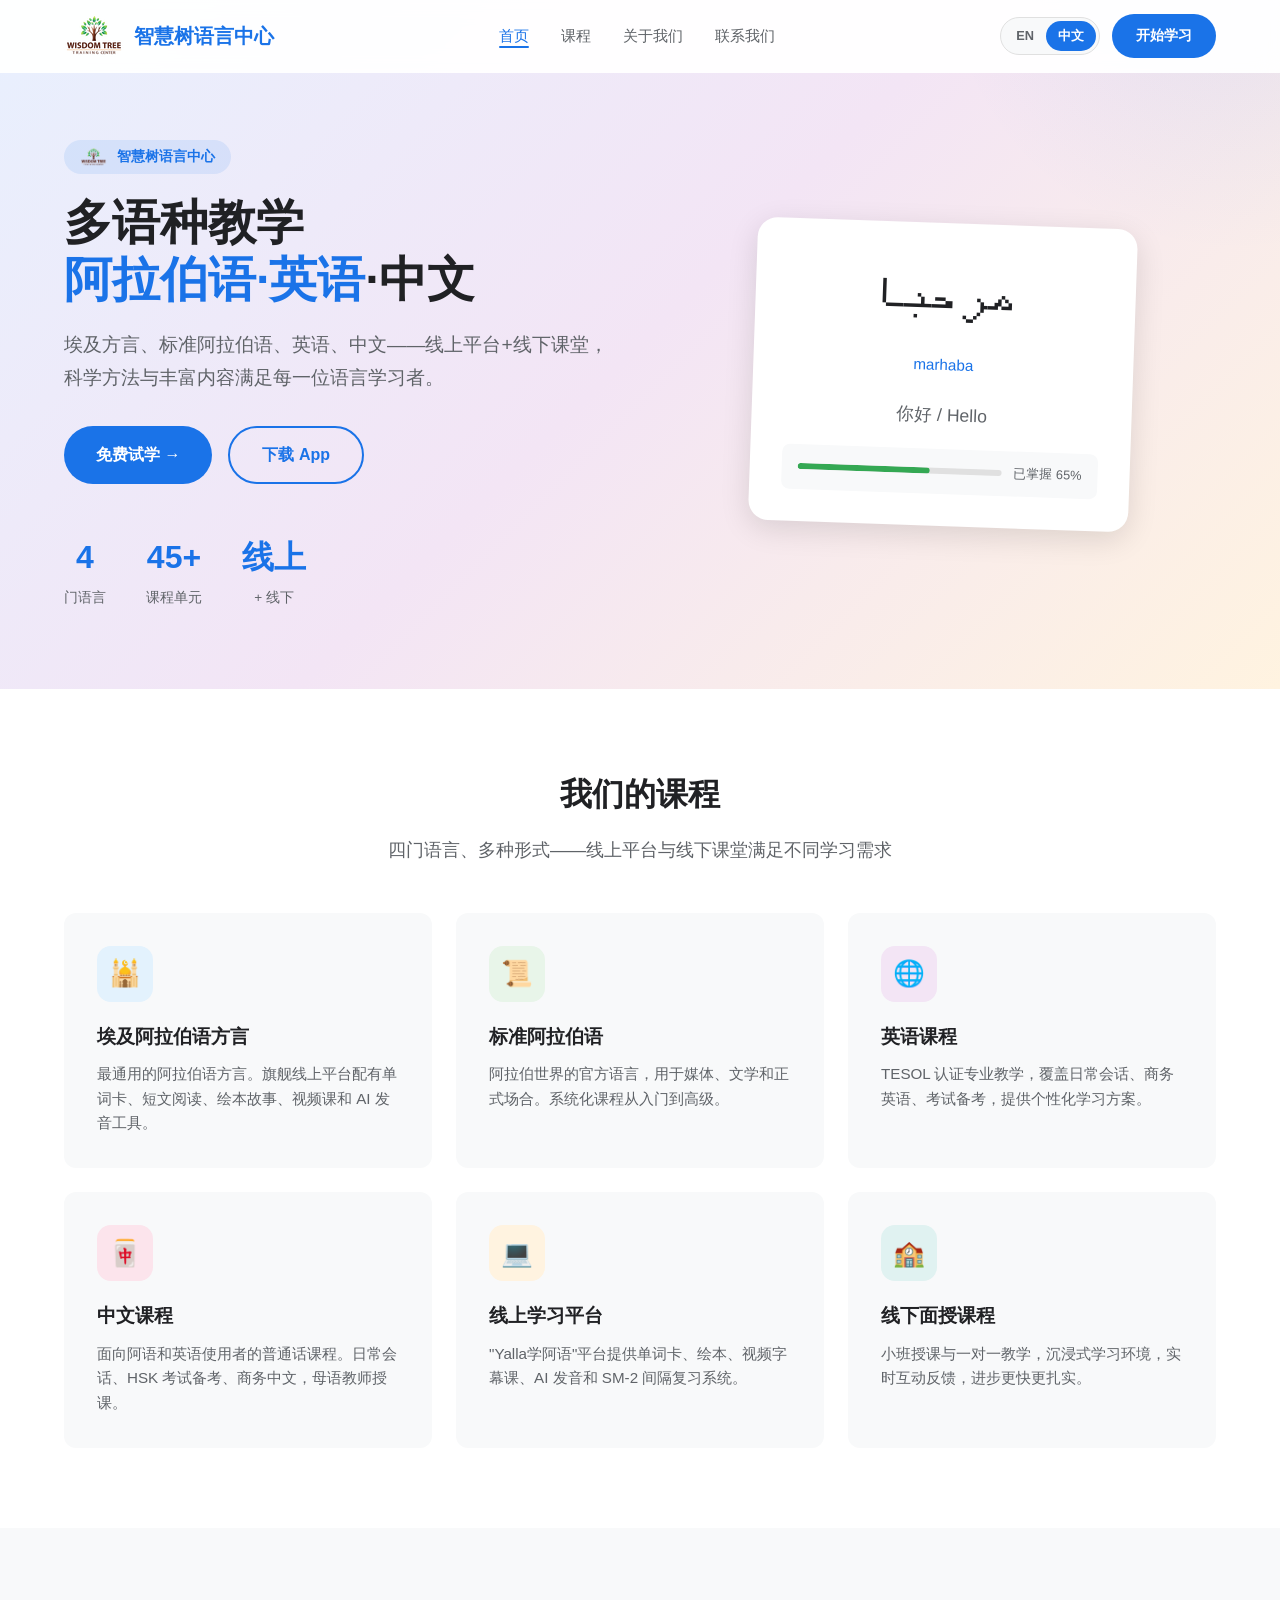
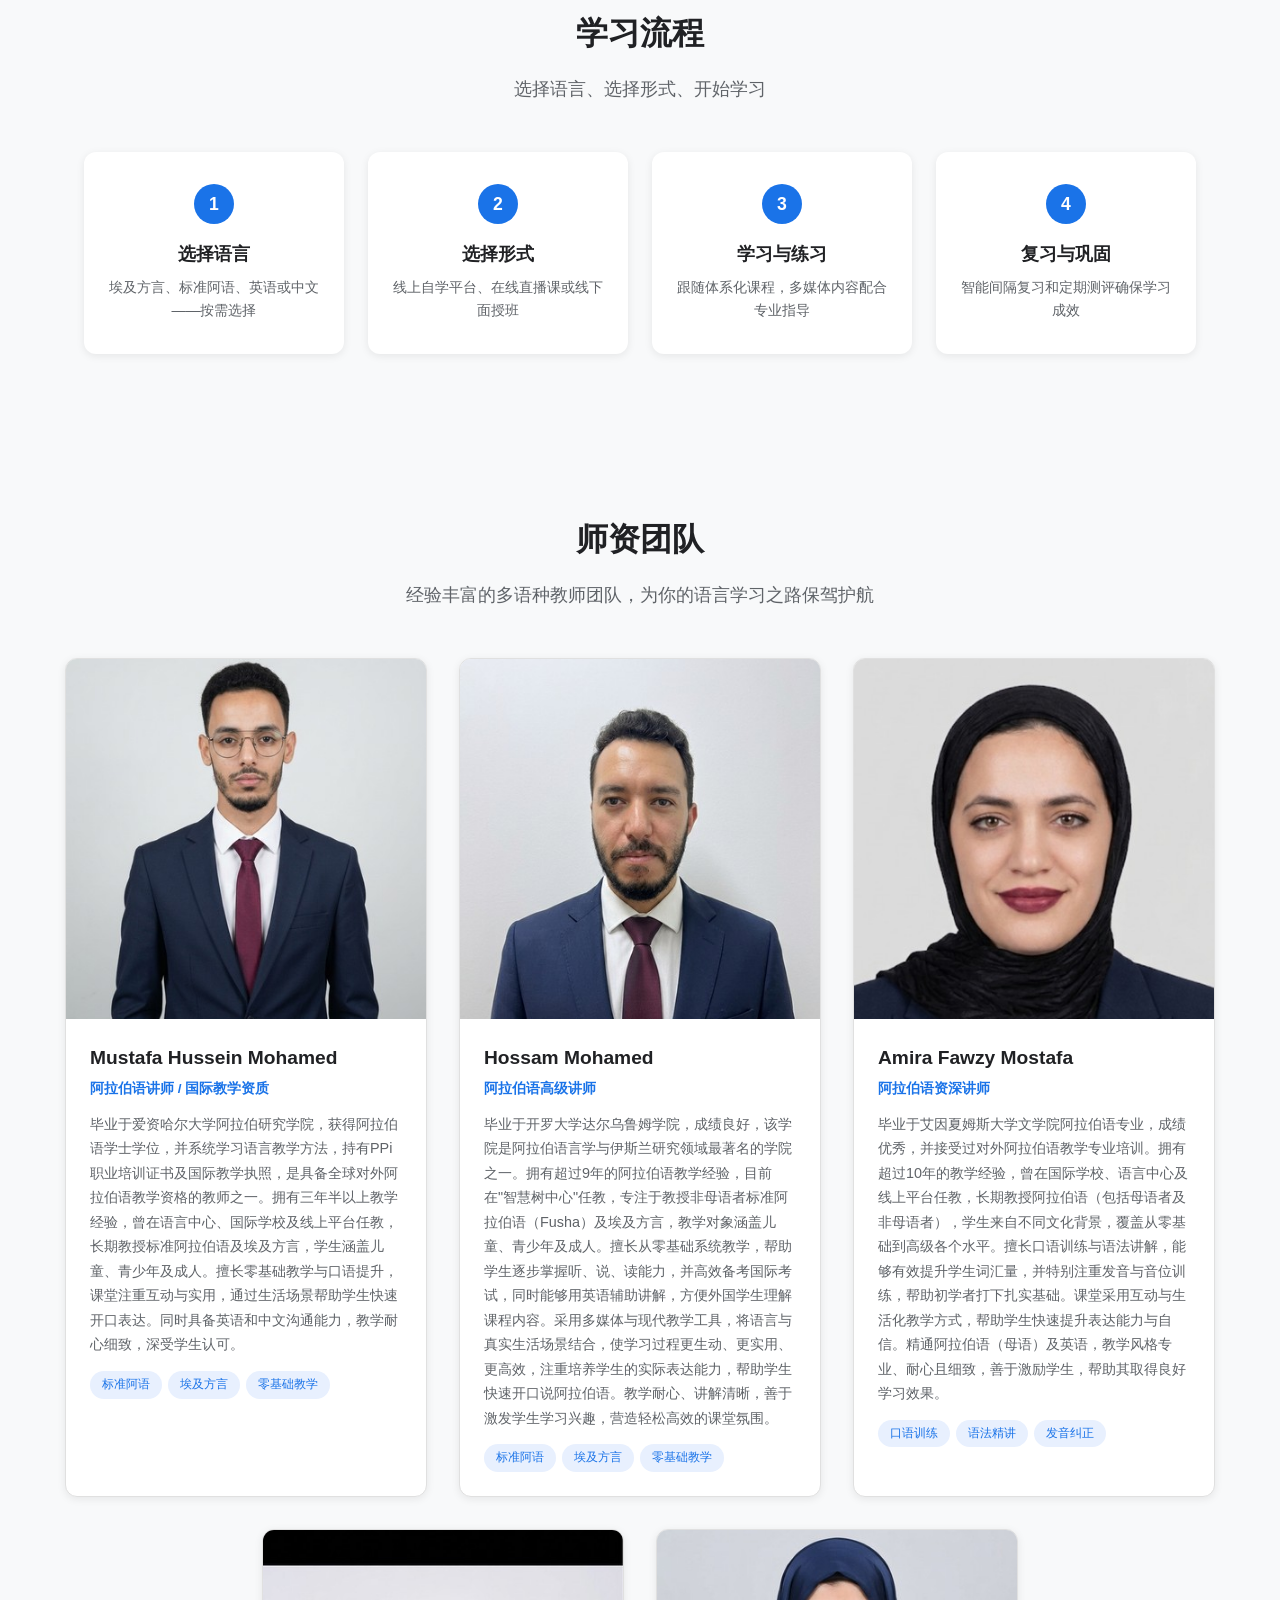
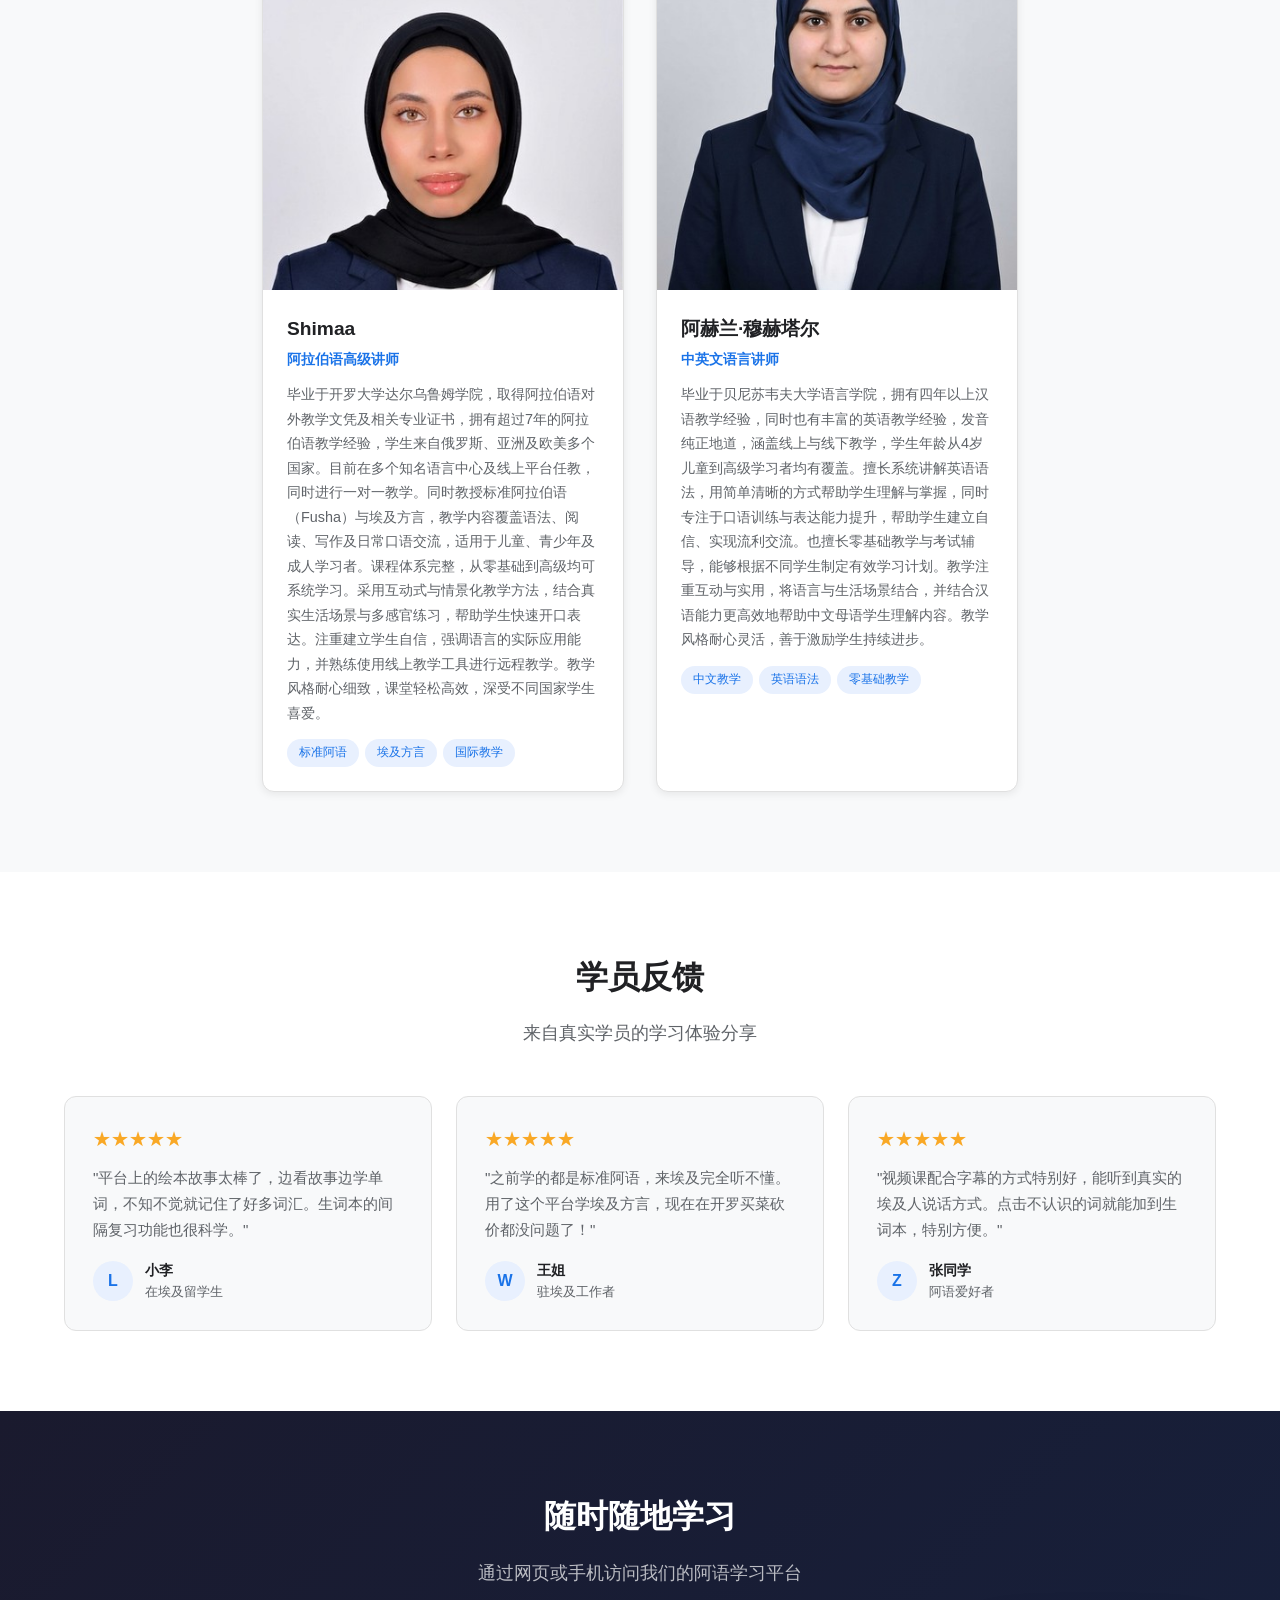
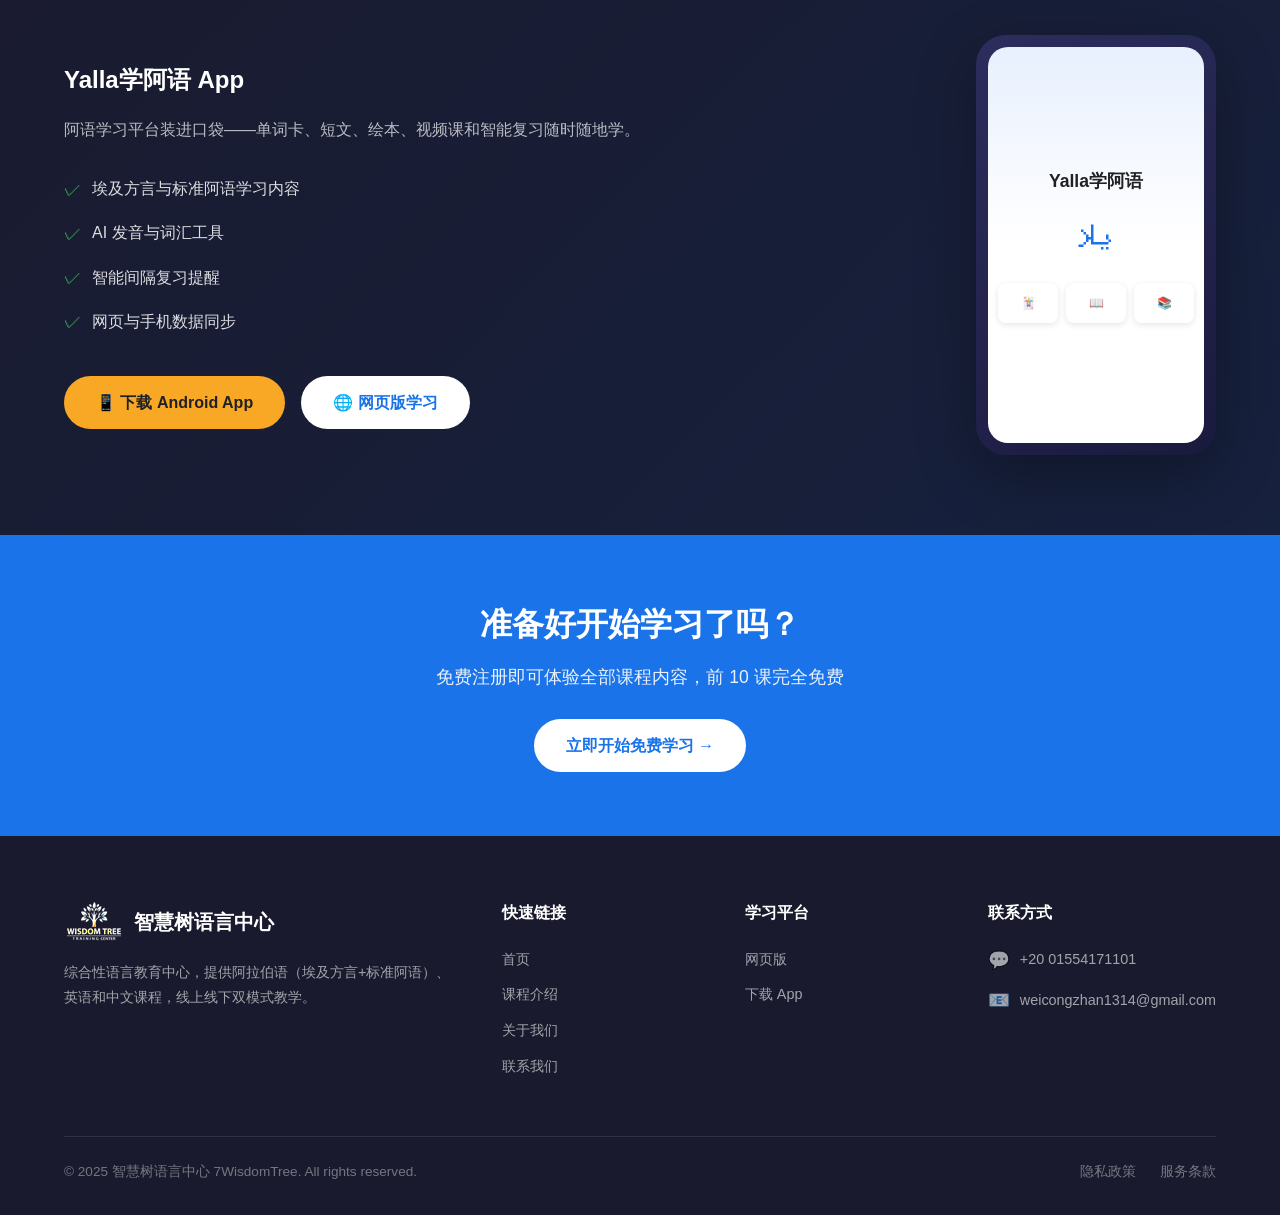
==== commit 180781ab: "交换 Shimaa 和阿赫兰·穆赫塔尔的位置 Made-with: Cursor" ====
--- a/zh/index.html
+++ b/zh/index.html
@@ -110,8 +110,8 @@
         <div class="teacher-card"><div class="teacher-photo"><img src="../images/teacher-1.jpg" alt="Mustafa Hussein Mohamed 老师"></div><div class="teacher-info"><h3>Mustafa Hussein Mohamed</h3><div class="teacher-title">阿拉伯语讲师 / 国际教学资质</div><p>毕业于爱资哈尔大学阿拉伯研究学院，获得阿拉伯语学士学位，并系统学习语言教学方法，持有PPi职业培训证书及国际教学执照，是具备全球对外阿拉伯语教学资格的教师之一。拥有三年半以上教学经验，曾在语言中心、国际学校及线上平台任教，长期教授标准阿拉伯语及埃及方言，学生涵盖儿童、青少年及成人。擅长零基础教学与口语提升，课堂注重互动与实用，通过生活场景帮助学生快速开口表达。同时具备英语和中文沟通能力，教学耐心细致，深受学生认可。</p><div class="teacher-tags"><span class="teacher-tag">标准阿语</span><span class="teacher-tag">埃及方言</span><span class="teacher-tag">零基础教学</span></div></div></div>
         <div class="teacher-card"><div class="teacher-photo"><img src="../images/teacher-4.jpg" alt="Hossam Mohamed 老师"></div><div class="teacher-info"><h3>Hossam Mohamed</h3><div class="teacher-title">阿拉伯语高级讲师</div><p>毕业于开罗大学达尔乌鲁姆学院，成绩良好，该学院是阿拉伯语言学与伊斯兰研究领域最著名的学院之一。拥有超过9年的阿拉伯语教学经验，目前在"智慧树中心"任教，专注于教授非母语者标准阿拉伯语（Fusha）及埃及方言，教学对象涵盖儿童、青少年及成人。擅长从零基础系统教学，帮助学生逐步掌握听、说、读能力，并高效备考国际考试，同时能够用英语辅助讲解，方便外国学生理解课程内容。采用多媒体与现代教学工具，将语言与真实生活场景结合，使学习过程更生动、更实用、更高效，注重培养学生的实际表达能力，帮助学生快速开口说阿拉伯语。教学耐心、讲解清晰，善于激发学生学习兴趣，营造轻松高效的课堂氛围。</p><div class="teacher-tags"><span class="teacher-tag">标准阿语</span><span class="teacher-tag">埃及方言</span><span class="teacher-tag">零基础教学</span></div></div></div>
         <div class="teacher-card"><div class="teacher-photo"><img src="../images/teacher-3.jpg" alt="Amira Fawzy Mostafa 老师"></div><div class="teacher-info"><h3>Amira Fawzy Mostafa</h3><div class="teacher-title">阿拉伯语资深讲师</div><p>毕业于艾因夏姆斯大学文学院阿拉伯语专业，成绩优秀，并接受过对外阿拉伯语教学专业培训。拥有超过10年的教学经验，曾在国际学校、语言中心及线上平台任教，长期教授阿拉伯语（包括母语者及非母语者），学生来自不同文化背景，覆盖从零基础到高级各个水平。擅长口语训练与语法讲解，能够有效提升学生词汇量，并特别注重发音与音位训练，帮助初学者打下扎实基础。课堂采用互动与生活化教学方式，帮助学生快速提升表达能力与自信。精通阿拉伯语（母语）及英语，教学风格专业、耐心且细致，善于激励学生，帮助其取得良好学习效果。</p><div class="teacher-tags"><span class="teacher-tag">口语训练</span><span class="teacher-tag">语法精讲</span><span class="teacher-tag">发音纠正</span></div></div></div>
+        <div class="teacher-card"><div class="teacher-photo"><img src="../images/teacher-5.jpg" alt="Shimaa 老师"></div><div class="teacher-info"><h3>Shimaa</h3><div class="teacher-title">阿拉伯语高级讲师</div><p>毕业于开罗大学达尔乌鲁姆学院，取得阿拉伯语对外教学文凭及相关专业证书，拥有超过7年的阿拉伯语教学经验，学生来自俄罗斯、亚洲及欧美多个国家。目前在多个知名语言中心及线上平台任教，同时进行一对一教学。同时教授标准阿拉伯语（Fusha）与埃及方言，教学内容覆盖语法、阅读、写作及日常口语交流，适用于儿童、青少年及成人学习者。课程体系完整，从零基础到高级均可系统学习。采用互动式与情景化教学方法，结合真实生活场景与多感官练习，帮助学生快速开口表达。注重建立学生自信，强调语言的实际应用能力，并熟练使用线上教学工具进行远程教学。教学风格耐心细致，课堂轻松高效，深受不同国家学生喜爱。</p><div class="teacher-tags"><span class="teacher-tag">标准阿语</span><span class="teacher-tag">埃及方言</span><span class="teacher-tag">国际教学</span></div></div></div>
         <div class="teacher-card"><div class="teacher-photo"><img src="../images/teacher-2.jpg" alt="阿赫兰·穆赫塔尔老师"></div><div class="teacher-info"><h3>阿赫兰·穆赫塔尔</h3><div class="teacher-title">中英文语言讲师</div><p>毕业于贝尼苏韦夫大学语言学院，拥有四年以上汉语教学经验，同时也有丰富的英语教学经验，发音纯正地道，涵盖线上与线下教学，学生年龄从4岁儿童到高级学习者均有覆盖。擅长系统讲解英语语法，用简单清晰的方式帮助学生理解与掌握，同时专注于口语训练与表达能力提升，帮助学生建立自信、实现流利交流。也擅长零基础教学与考试辅导，能够根据不同学生制定有效学习计划。教学注重互动与实用，将语言与生活场景结合，并结合汉语能力更高效地帮助中文母语学生理解内容。教学风格耐心灵活，善于激励学生持续进步。</p><div class="teacher-tags"><span class="teacher-tag">中文教学</span><span class="teacher-tag">英语语法</span><span class="teacher-tag">零基础教学</span></div></div></div>
-        <div class="teacher-card"><div class="teacher-photo"><img src="../images/teacher-5.jpg" alt="Shimaa 老师"></div><div class="teacher-info"><h3>Shimaa</h3><div class="teacher-title">阿拉伯语高级讲师</div><p>毕业于开罗大学达尔乌鲁姆学院，取得阿拉伯语对外教学文凭及相关专业证书，拥有超过7年的阿拉伯语教学经验，学生来自俄罗斯、亚洲及欧美多个国家。目前在多个知名语言中心及线上平台任教，同时进行一对一教学。同时教授标准阿拉伯语（Fusha）与埃及方言，教学内容覆盖语法、阅读、写作及日常口语交流，适用于儿童、青少年及成人学习者。课程体系完整，从零基础到高级均可系统学习。采用互动式与情景化教学方法，结合真实生活场景与多感官练习，帮助学生快速开口表达。注重建立学生自信，强调语言的实际应用能力，并熟练使用线上教学工具进行远程教学。教学风格耐心细致，课堂轻松高效，深受不同国家学生喜爱。</p><div class="teacher-tags"><span class="teacher-tag">标准阿语</span><span class="teacher-tag">埃及方言</span><span class="teacher-tag">国际教学</span></div></div></div>
       </div>
     </div>
   </section>
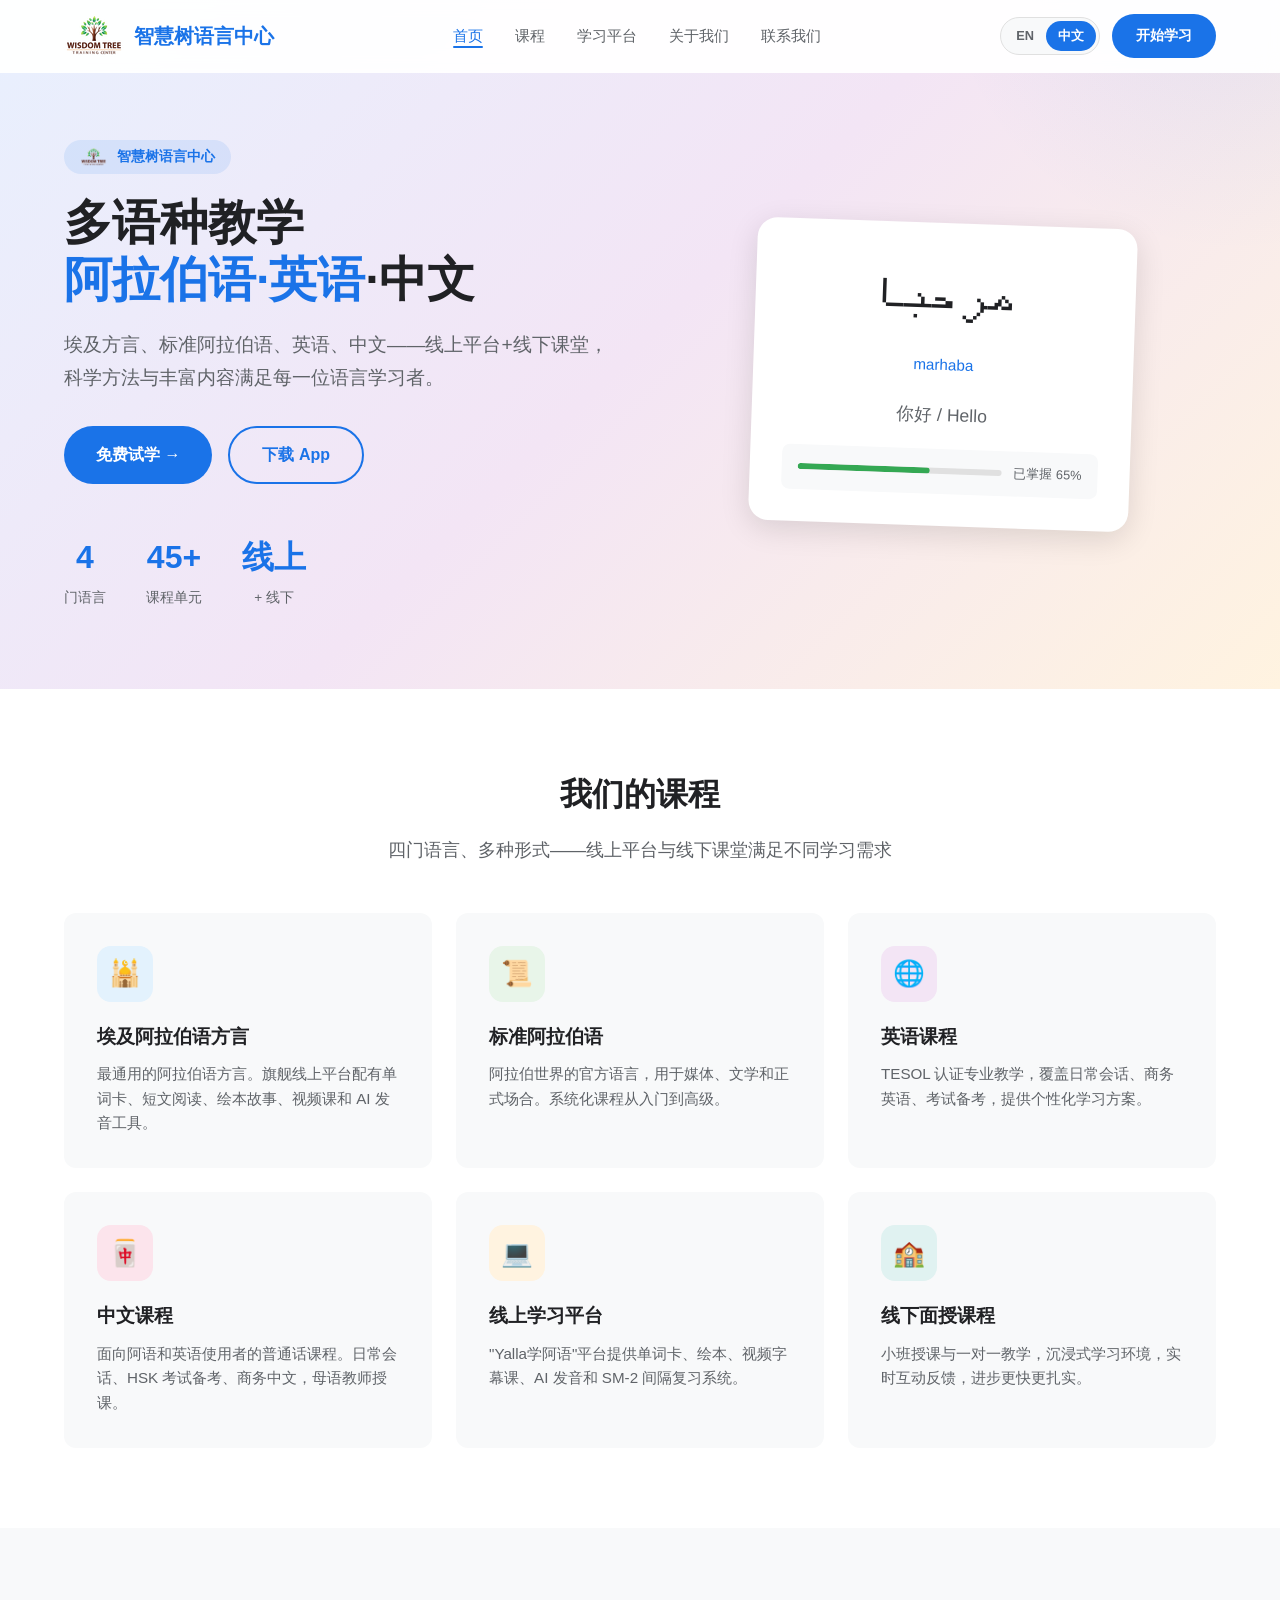
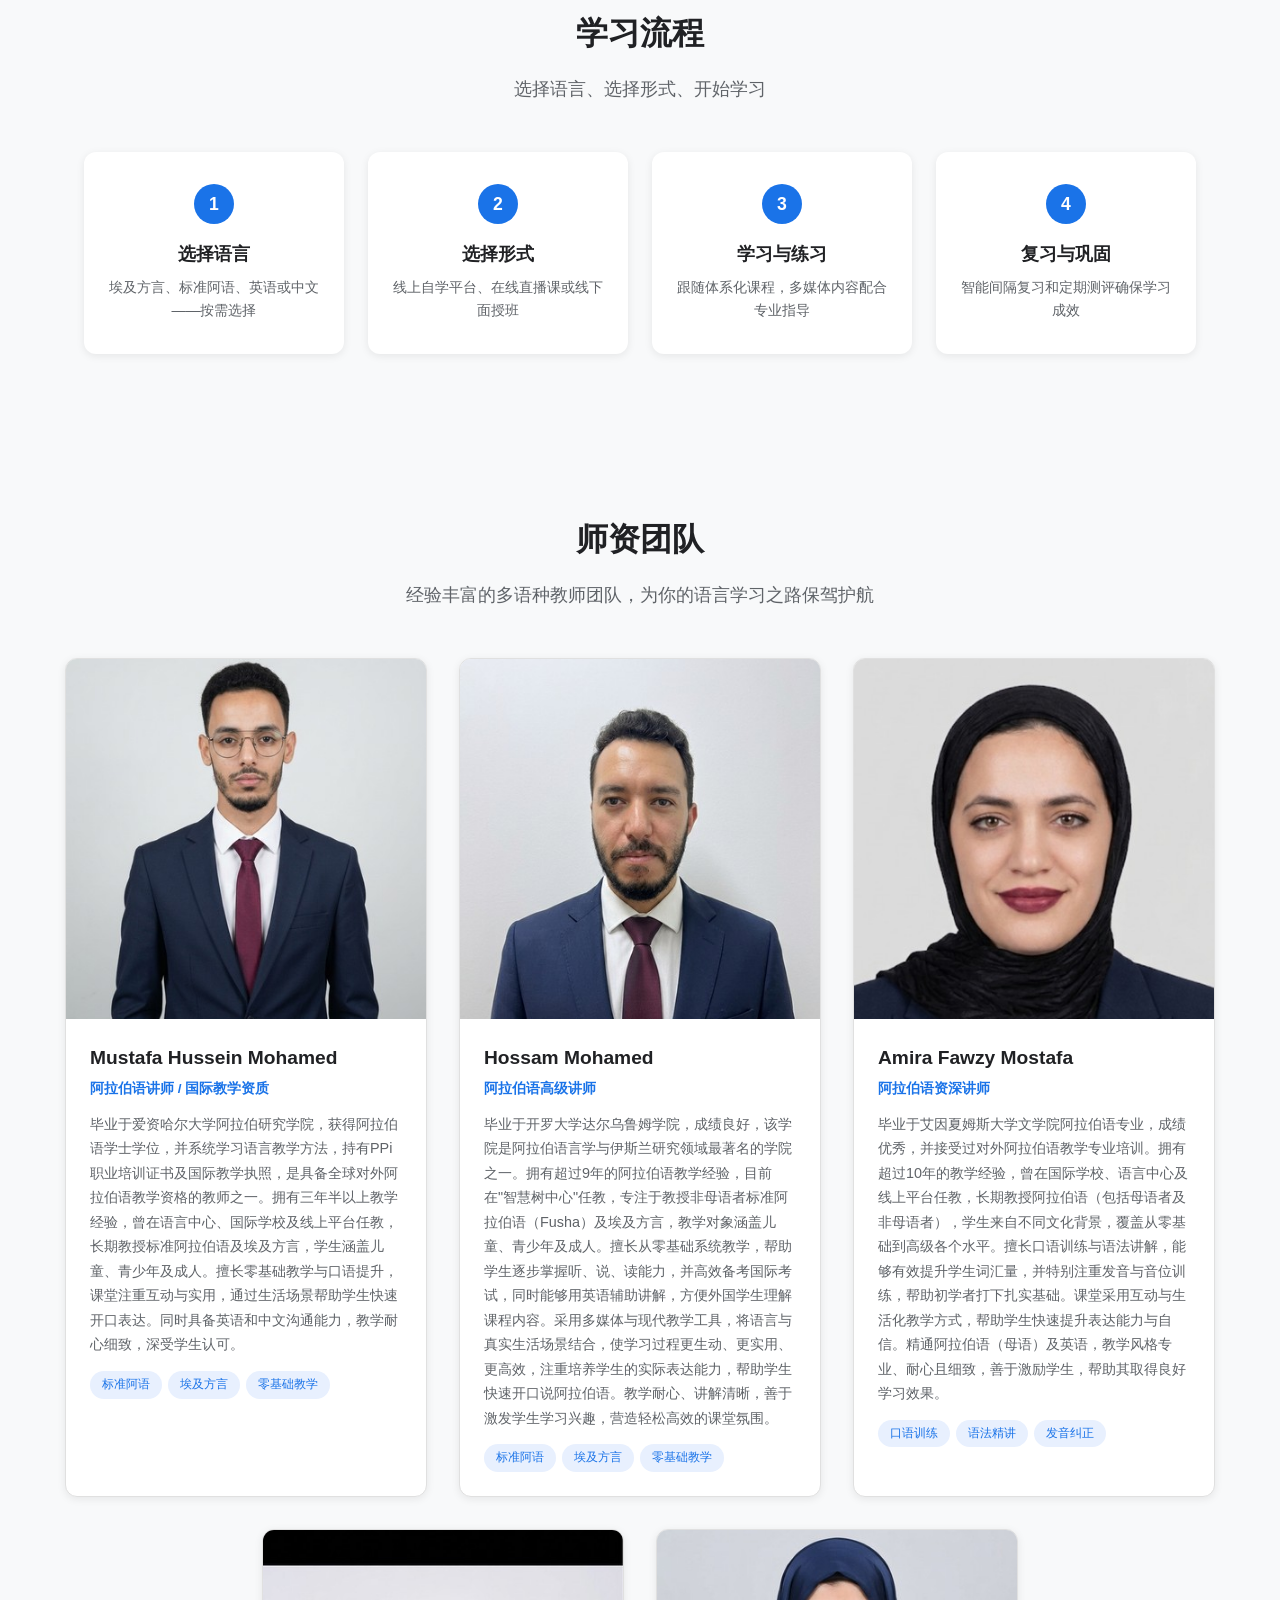
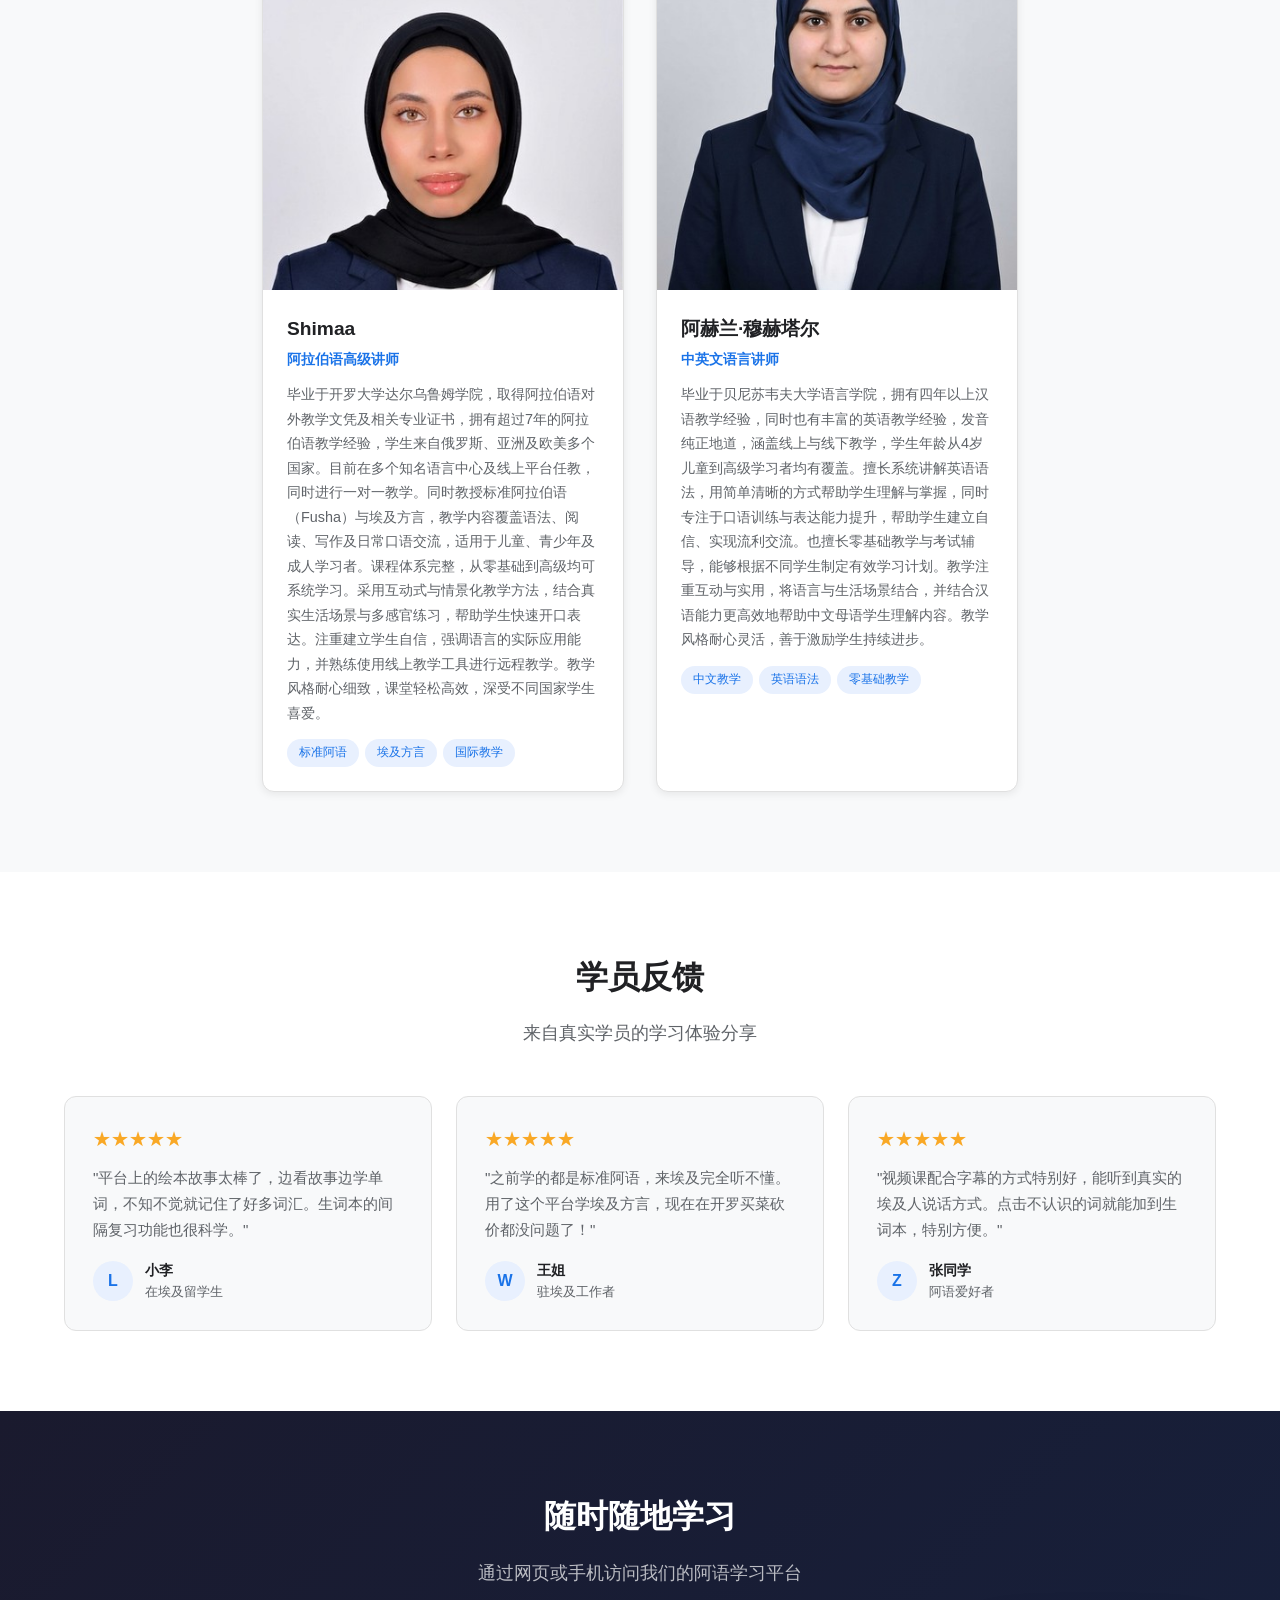
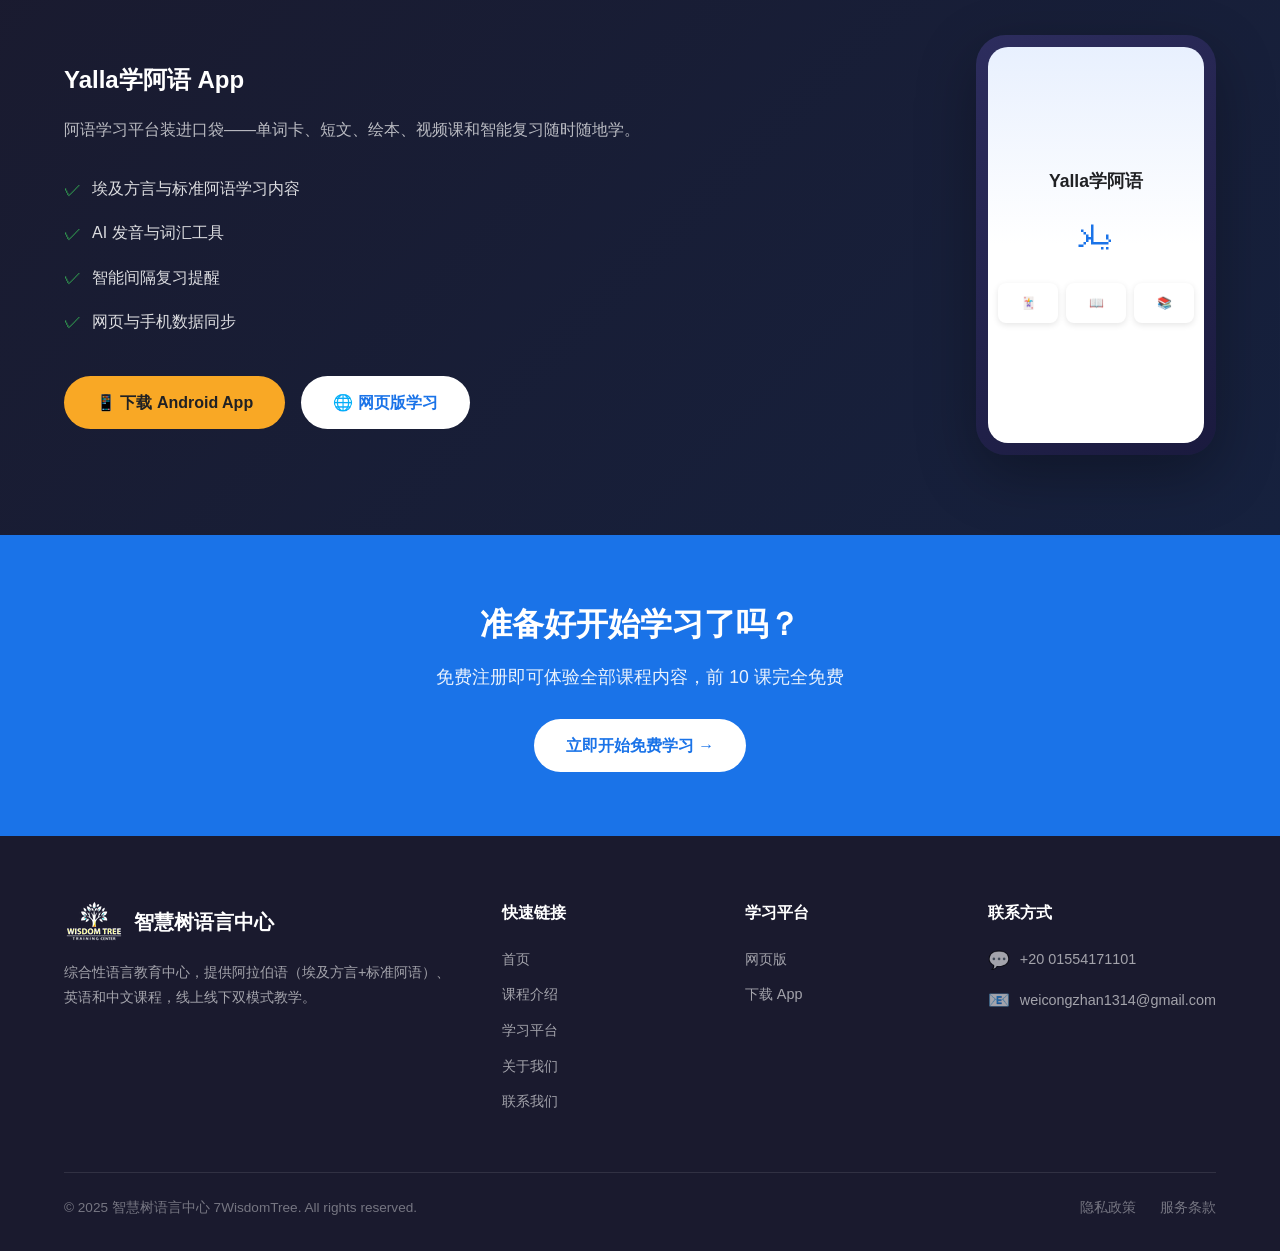
==== commit 3190e7ad: "新增学习平台介绍页面（中英文），含App截图展示 - 新增 platform.html 和 zh/platform.html - 展示单词卡、短文阅读、绘本、视频课、间隔复习等功能 - 所有页面导航栏" ====
--- a/zh/index.html
+++ b/zh/index.html
@@ -18,6 +18,7 @@
       <ul class="nav-links">
         <li><a href="index.html" class="active">首页</a></li>
         <li><a href="courses.html">课程</a></li>
+        <li><a href="platform.html">学习平台</a></li>
         <li><a href="about.html">关于我们</a></li>
         <li><a href="contact.html">联系我们</a></li>
       </ul>
@@ -33,6 +34,7 @@
     <div class="mobile-menu">
       <a href="index.html" class="active">首页</a>
       <a href="courses.html">课程</a>
+      <a href="platform.html">学习平台</a>
       <a href="about.html">关于我们</a>
       <a href="contact.html">联系我们</a>
       <a href="../index.html">English</a>
@@ -181,6 +183,7 @@
           <ul class="footer-links">
             <li><a href="index.html">首页</a></li>
             <li><a href="courses.html">课程介绍</a></li>
+            <li><a href="platform.html">学习平台</a></li>
             <li><a href="about.html">关于我们</a></li>
             <li><a href="contact.html">联系我们</a></li>
           </ul>
--- a/css/style.css
+++ b/css/style.css
@@ -1310,3 +1310,101 @@
     font-size: 0.9rem;
   }
 }
+
+/* Platform page */
+.platform-feature {
+  display: flex;
+  align-items: center;
+  gap: 48px;
+  padding: 48px 0;
+}
+
+.platform-feature.reverse {
+  flex-direction: row-reverse;
+}
+
+.platform-feature-text {
+  flex: 1;
+  min-width: 280px;
+}
+
+.platform-feature-text h3 {
+  font-size: 1.6rem;
+  margin-bottom: 12px;
+  color: var(--text-primary);
+}
+
+.platform-feature-text .feature-subtitle {
+  font-size: 1rem;
+  color: var(--primary);
+  font-weight: 600;
+  margin-bottom: 8px;
+}
+
+.platform-feature-text p {
+  color: var(--text-secondary);
+  line-height: 1.7;
+  margin-bottom: 16px;
+}
+
+.platform-feature-text ul {
+  list-style: none;
+  padding: 0;
+}
+
+.platform-feature-text ul li {
+  padding: 6px 0;
+  color: var(--text-secondary);
+  display: flex;
+  align-items: flex-start;
+  gap: 8px;
+}
+
+.platform-feature-text ul li .check {
+  color: var(--primary);
+  font-weight: bold;
+  flex-shrink: 0;
+}
+
+.platform-screenshots {
+  flex: 1;
+  display: flex;
+  gap: 12px;
+  justify-content: center;
+  min-width: 280px;
+}
+
+.platform-screenshots img {
+  width: 100%;
+  max-width: 220px;
+  border-radius: 16px;
+  box-shadow: 0 8px 30px rgba(0,0,0,0.12);
+  border: 1px solid #e5e7eb;
+}
+
+.platform-screenshots.triple img {
+  max-width: 160px;
+}
+
+.platform-divider {
+  border: none;
+  border-top: 1px solid #e5e7eb;
+  margin: 0;
+}
+
+@media (max-width: 768px) {
+  .platform-feature,
+  .platform-feature.reverse {
+    flex-direction: column;
+    gap: 32px;
+    padding: 32px 0;
+  }
+
+  .platform-screenshots img {
+    max-width: 180px;
+  }
+
+  .platform-screenshots.triple img {
+    max-width: 130px;
+  }
+}
